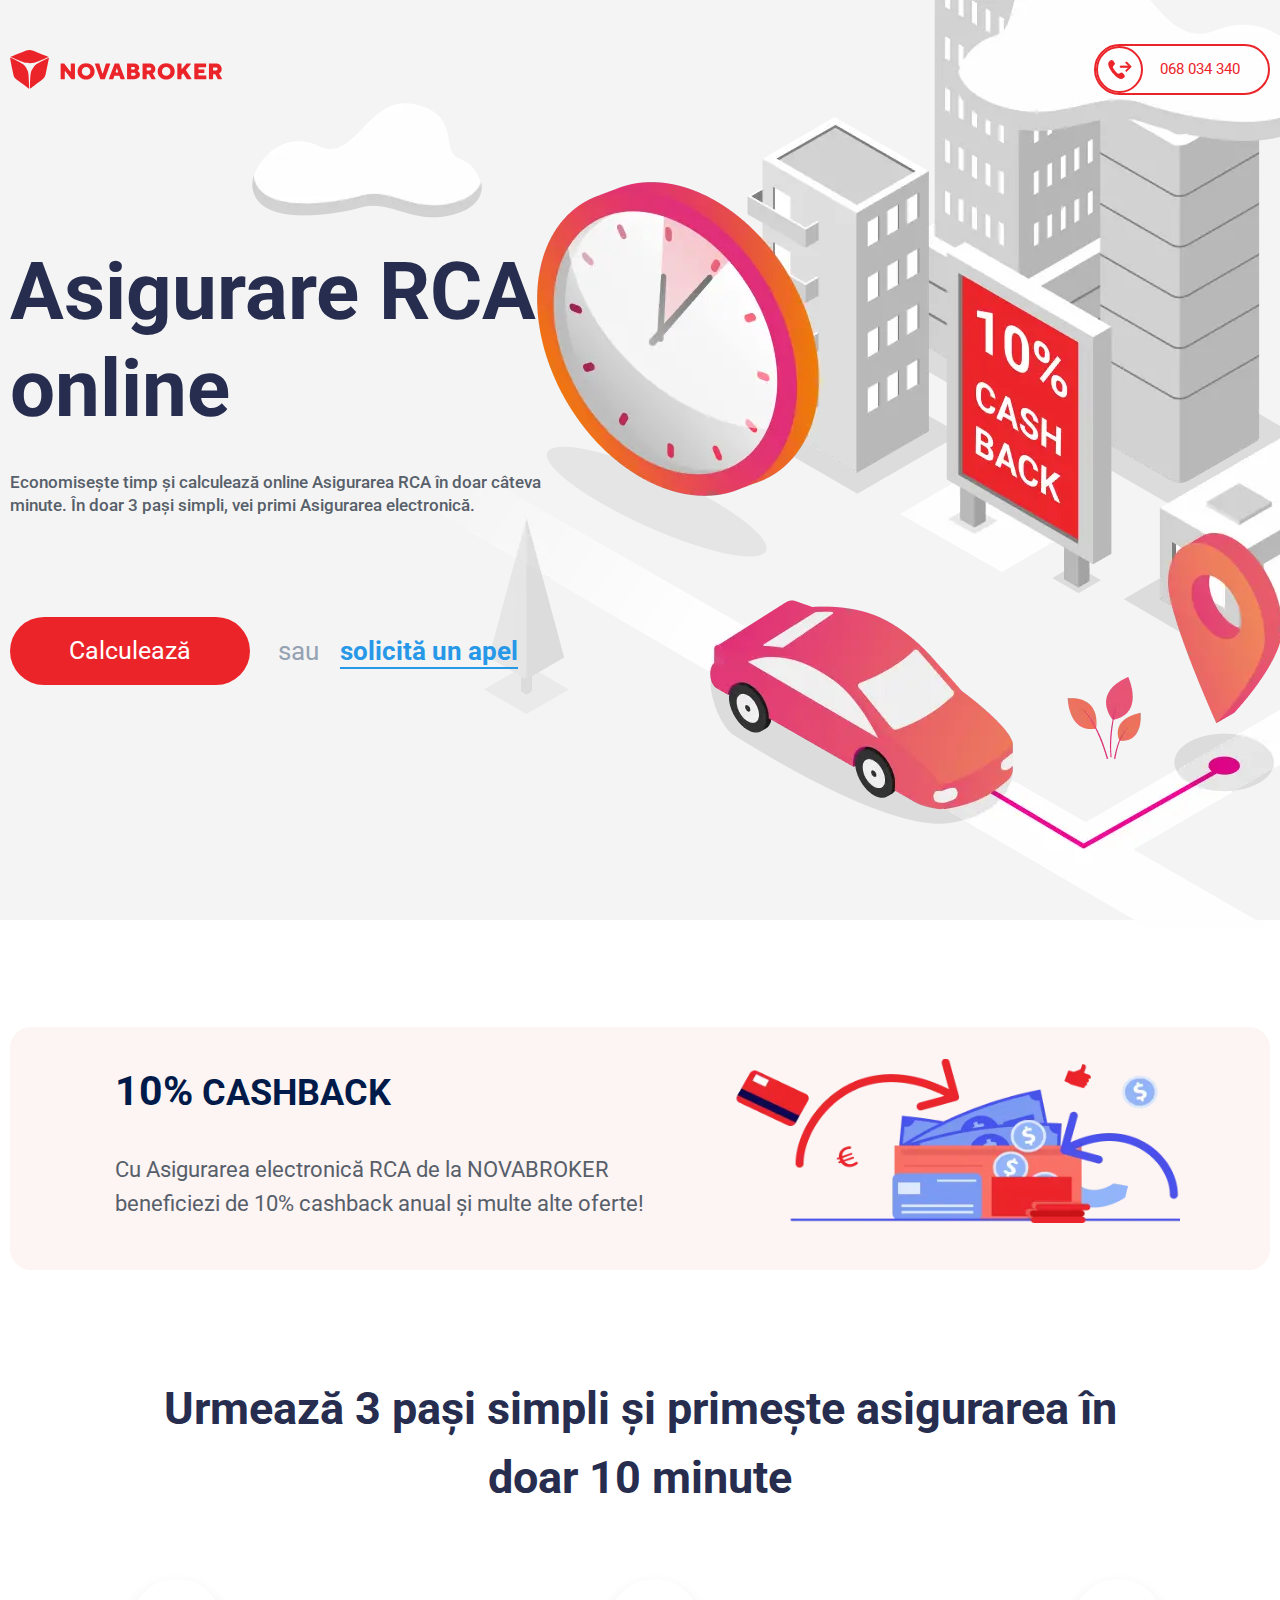
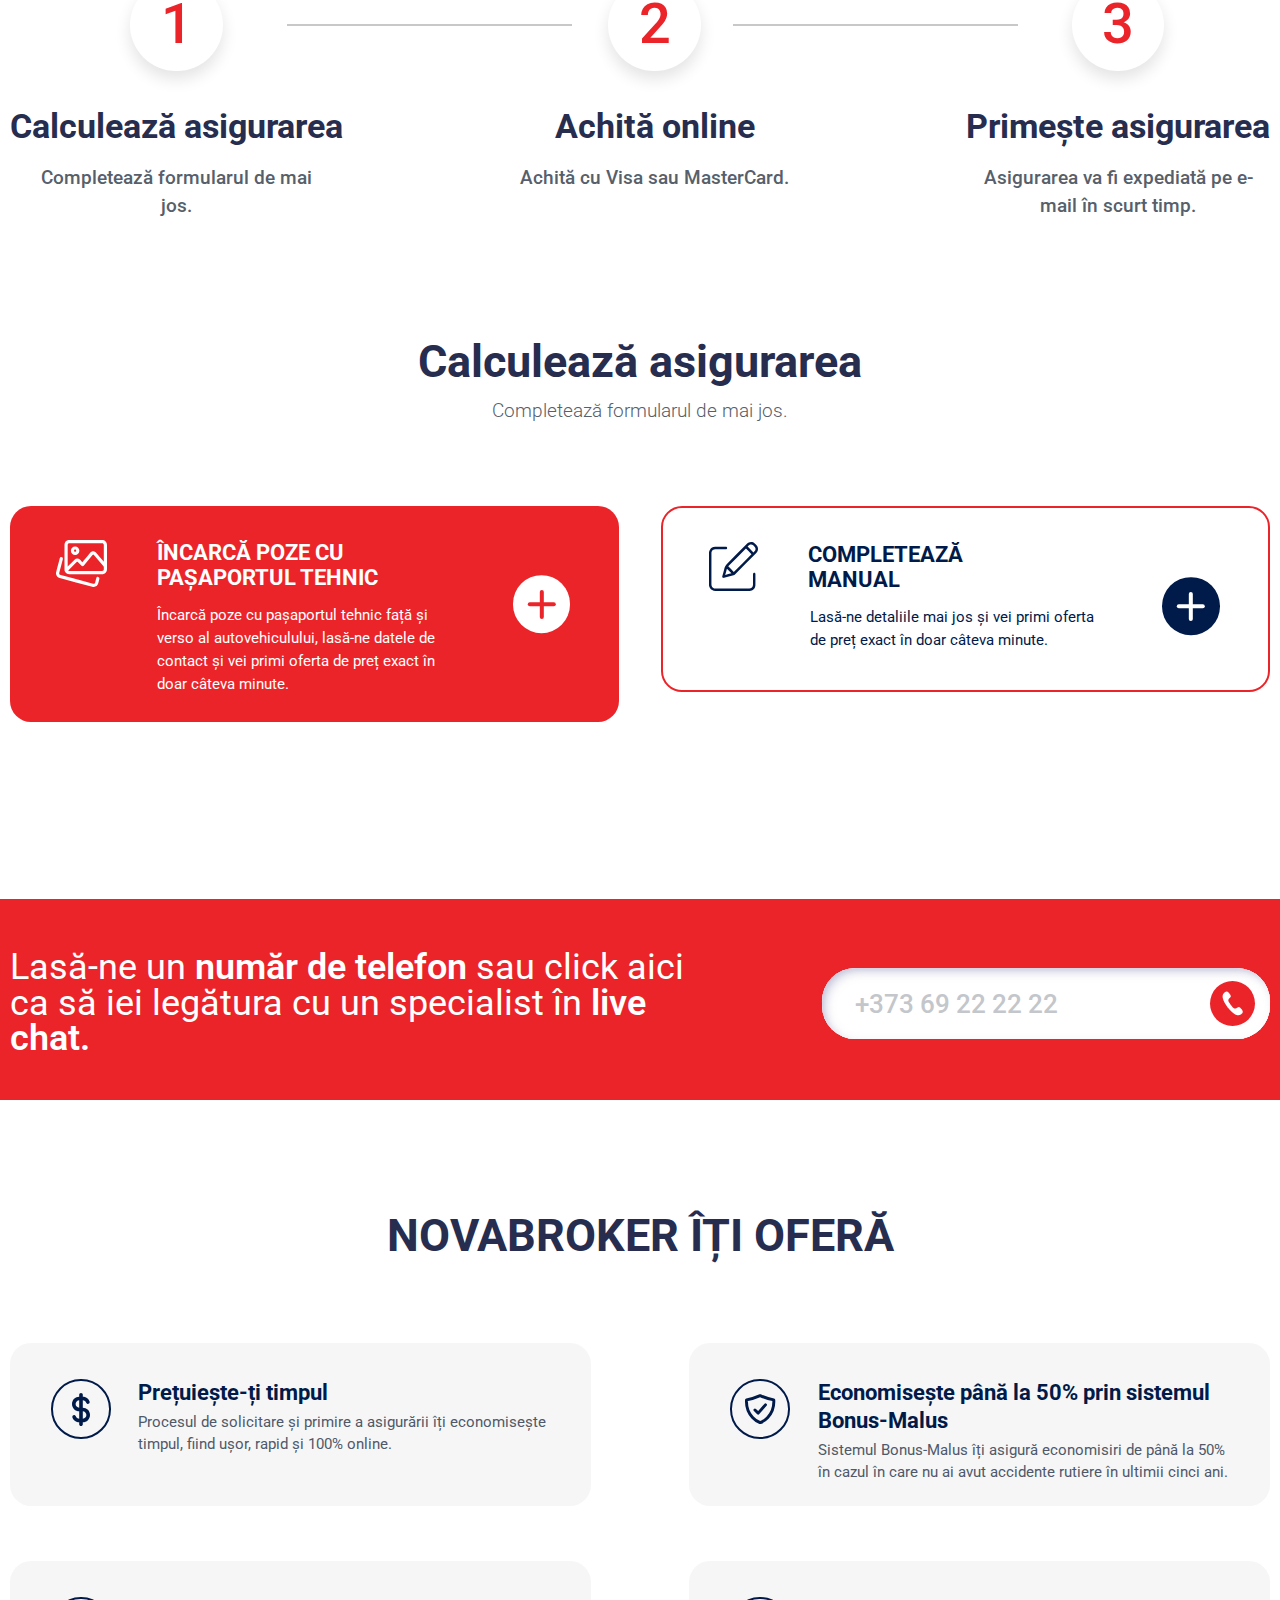
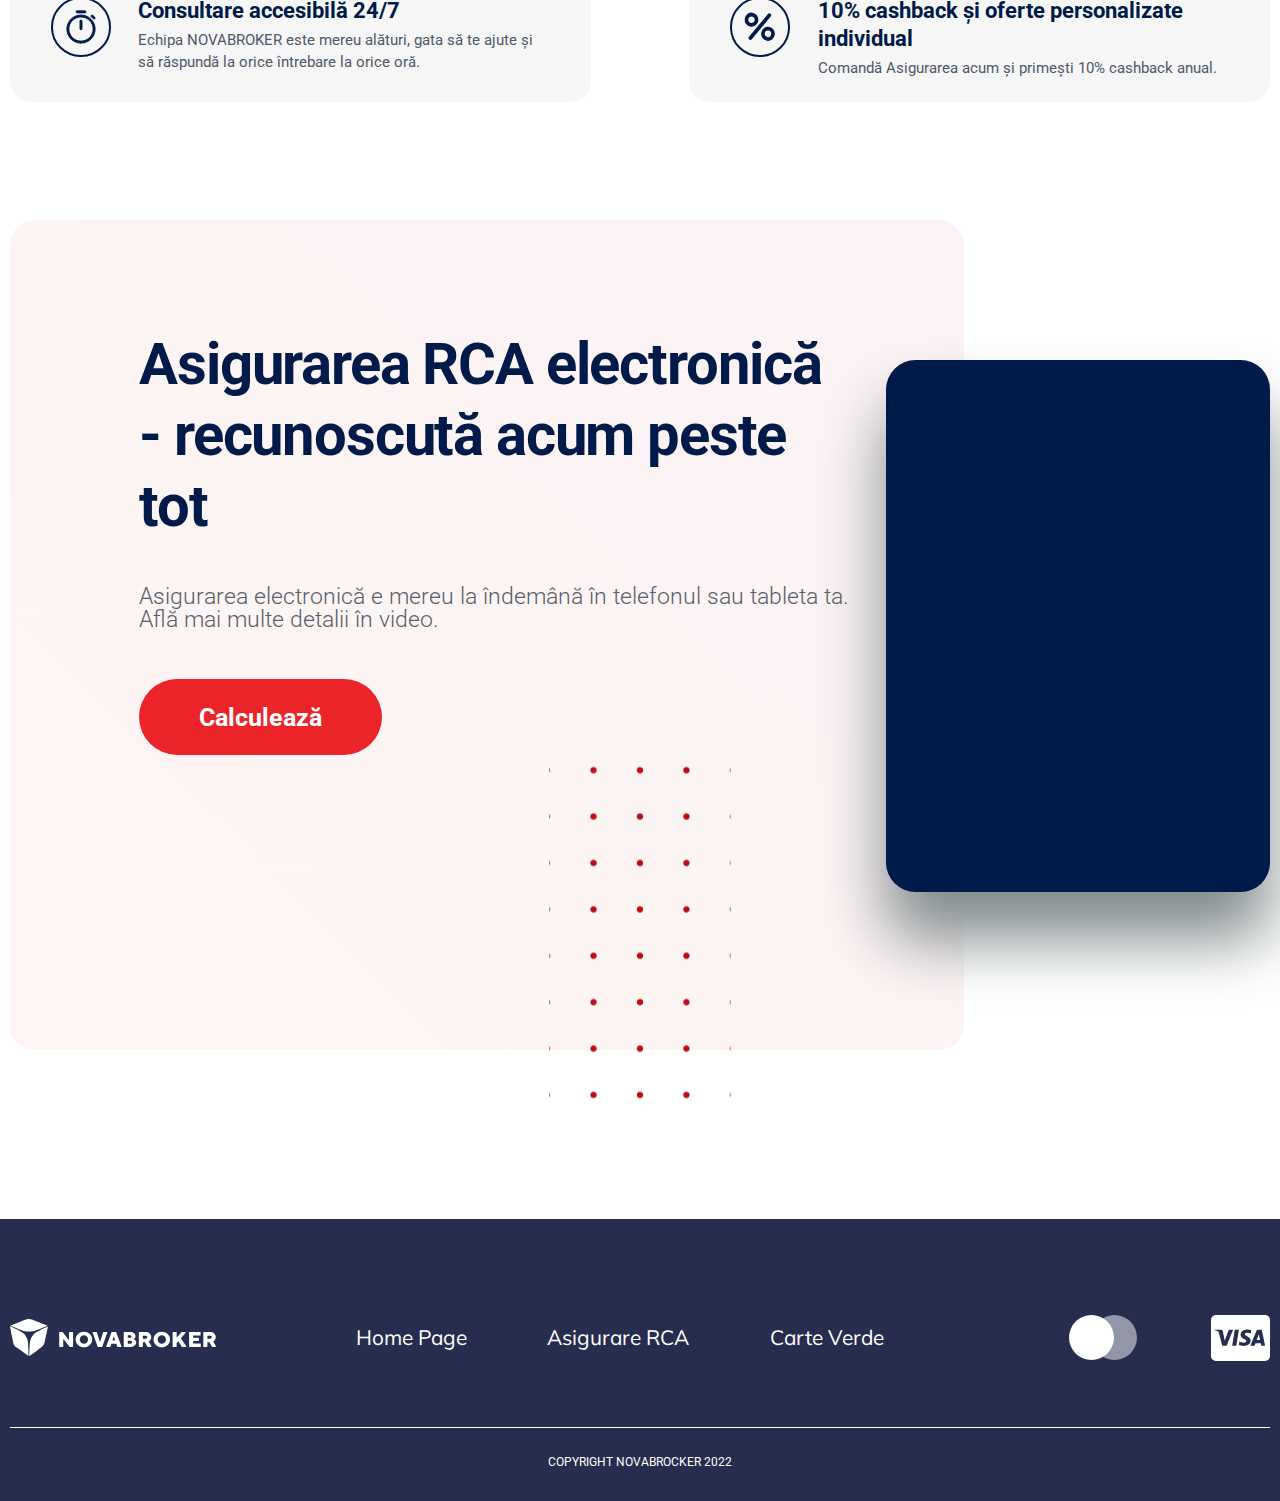
==== home.html @ 067bcdce "loading" ====
<!DOCTYPE html>
<html lang="en">

<head>
	<title>Главная</title>
	<meta charset="UTF-8">
	<meta name="format-detection" content="telephone=no">
	<link rel="stylesheet" href="css/style.min.css?_v=20220130220209">
	<link rel="shortcut icon" href="">
	<!-- <meta name="robots" content="noindex, nofollow"> -->
	<meta name="viewport" content="width=device-width, initial-scale=1.0">
</head>

<body>
	<div class="wrapper">
		<header class="header">
			<div class="header__container">
				<a href="" class="header__logo">
					<img src="img/logo/logo-red.svg?_v=1643572929725" alt="logo">
				</a>
				<a href="tel:068034340" class="header__call call-header">
					<div class="call-header__icon">
						<img src="img/icons/btncall.svg?_v=1643572929725" alt="Call">
					</div>
					<div class="call-header__number">068 034 340</div>
				</a>
			</div>
		</header>
		<main class="page">
			<section class="mainscreen">
				<div class="mainscreen__container">
					<div class="mainscreen__content">
						<h1 class="mainscreen__title">Asigurare RCA online</h1>
						<div class="mainscreen__text">Economisește timp și calculează online Asigurarea RCA în doar câteva
							minute. În doar 3 pași simpli, vei primi Asigurarea electronică.
						</div>
						<div class="mainscreen__items">
							<a href="#" class="mainscreen__btn button">Calculează</a>
							<span>sau</span>
							<a href="#" class="mainscreen__link">solicită un apel</a>
						</div>
					</div>
				</div>
				<div class="mainscreen__image">
					<picture><source srcset="img/mainimg.webp" type="image/webp"><img class="mainscreen__img-desktop" src="img/mainimg.png?_v=1643572929725" alt="Image"></picture>
					<picture><source srcset="img/mainimg-mobile.webp" type="image/webp"><img class="mainscreen__img-mobile" src="img/mainimg-mobile.png?_v=1643572929725" alt="Image"></picture>
					<picture><source srcset="img/mainimg-tablet.webp" type="image/webp"><img class="mainscreen__img-tablet" src="img/mainimg-tablet.png?_v=1643572929725" alt="Image"></picture>
				</div>
			</section>
			<div class="cashback">
				<div class="cashback__container">
					<div class="cashback__body">
						<div class="cashback__content">
							<div class="cashback__label"><span>10%</span> CASHBACK</div>
							<div class="cashback__text">Cu Asigurarea electronică RCA de la NOVABROKER beneficiezi
								de 10% cashback anual și multe alte oferte!</div>
						</div>
						<div class="cashback__img">
							<picture><source srcset="img/money.webp" type="image/webp"><img src="img/money.png?_v=1643572929725" alt="Image"></picture>
						</div>
					</div>
				</div>
			</div>
			<section class="sequence">
				<div class="sequence__container">
					<h2 class="sequence__title title">Urmează 3 pași simpli și primește asigurarea în doar 10 minute</h2>
					<div class="sequence__content">
						<div class="sequence__block block-sequence">
							<div class="sequence__number">1</div>
							<div class="block-sequence__label">Calculează asigurarea</div>
							<div class="block-sequence__text">Completează formularul de mai jos.</div>
						</div>
						<p class="block-sequence__line block-sequence__line-first"></p>
						<div class="sequence__block block-sequence">
							<div class="sequence__number">2</div>
							<div class="block-sequence__label">Achită online </div>
							<div class="block-sequence__text">Achită cu Visa sau MasterCard.</div>
						</div>
						<p class="block-sequence__line block-sequence__line-last"></p>
						<div class="sequence__block block-sequence">
							<div class="sequence__number">3</div>
							<div class="block-sequence__label">Primește asigurarea</div>
							<div class="block-sequence__text">Asigurarea va fi expediată pe e-mail în scurt timp.</div>
						</div>
					</div>
				</div>
			</section>
			<section class="payment">
				<div class="payment__container">
					<h2 class="payment__title title">Calculează asigurarea</h2>
					<div class="payment__subtitle">Completează formularul de mai jos.</div>
					<div data-spollers class="payment__content">
						<div class="payment__spoller spoller-payment">
							<div data-spoller class="spoller-payment__header header-spoller header-spoller-red">
								<div class="header-spoller__heading">
									<div class="header-spoller__icon">
										<img src="img/gallery.svg?_v=1643572929725" alt="Icon">
									</div>
									<div class="header-spoller__caption">ÎNCARCĂ POZE CU PAȘAPORTUL TEHNIC</div>
								</div>
								<div class="header-spoller__content">
									<div class="header-spoller__text">Încarcă poze cu pașaportul tehnic față și verso al
										autovehiculului, lasă-ne datele de contact și vei primi oferta de preț exact în doar
										câteva minute.
									</div>
									<button type="button" class="header-spoller__btn">
										<span></span><span></span>
									</button>
								</div>
							</div>
							<form data-ajax id="form-1" action="#" class="spoller-payment__form form-spoller">
								<div class="form-spoller__file">
									<div class="form-spoller__btn">
										<input id="formImage" accept=".jpg, .png, .pdf" type="file" name="image" data-error="Ошибка" class="form-spoller__fileinput">
										<div class="form-spoller__lead">
											<span><img src="img/download.svg?_v=1643572929725" alt=""></span>
											ÎNCARCĂ POZA
											<p class="form-spoller__more"></p>
										</div>
									</div>
									<div id="formPreview" class="form-spoller__preview"></div>
									<div class="form-spoller__images">
										<picture><source srcset="img/document-1.webp" type="image/webp"><img src="img/document-1.jpg?_v=1643572929725" alt=""></picture>
										<picture><source srcset="img/document-2.webp" type="image/webp"><img src="img/document-2.jpg?_v=1643572929725" alt=""></picture>
									</div>
								</div>
								<div class="form-spoller__inputs">
									<div class="form-spoller__input">
										<input data-required autocomplete="off" type="number" name="form[]" data-error="" placeholder="Număr de telefon" class="input">
									</div>
									<div class="form-spoller__input">
										<input data-required="email" autocomplete="off" type="e-mail" name="form[]" data-error="" placeholder="E-mail" class="input">
									</div>
								</div>
								<button type="submit" class="form-spoller__bnt button">Trimite</button>
							</form>
						</div>
						<div class="payment__spoller spoller-payment">
							<div data-spoller class="spoller-payment__header header-spoller header-spoller-white">
								<div class="header-spoller__heading">
									<div class="header-spoller__icon">
										<img src="img/pen.svg?_v=1643572929725" alt="Icon">
									</div>
									<div class="header-spoller__caption header-spoller__caption-blue">COMPLETEAZĂ <br> MANUAL
									</div>
								</div>
								<div class="header-spoller__content">
									<div class="header-spoller__text header-spoller__text-blue">Lasă-ne detaliile mai jos și vei
										primi oferta de preț exact în doar câteva minute.</div>
									<button type="button" class="header-spoller__btn header-spoller__btn-blue">
										<span></span><span></span>
									</button>
								</div>
							</div>
							<form data-ajax id="form-2" action="#" class="spoller-payment__form form-spoller">
								<div class="form-spoller__inputs">
									<div class="form-spoller__input form-spoller__input-more-first">
										<input data-required autocomplete="off" type="number" name="form[]" data-error="" placeholder="IDNP" class="input input-more__first">
										<span class="form-spoller__more-first"></span>
									</div>
									<div class="form-spoller__images-first">
										<picture><source srcset="img/document-1.webp" type="image/webp"><img src="img/document-1.jpg?_v=1643572929725" alt=""></picture>
									</div>
									<div class="form-spoller__input form-spoller__input-more-last">
										<input data-required autocomplete="off" type="number" name="form[]" data-error="" placeholder="Numărul de inmatriculare" class="input input-more__last">
										<span class="form-spoller__more-last"></span>
									</div>
									<div class="form-spoller__images-last">
										<picture><source srcset="img/document-1.webp" type="image/webp"><img src="img/document-1.jpg?_v=1643572929725" alt=""></picture>
									</div>
									<div class="form-spoller__input">
										<input data-required autocomplete="off" type="number" name="form[]" data-error="" placeholder="Număr de telefon" class="input">
									</div>
									<div class="form-spoller__input">
										<input data-required="email" autocomplete="off" type="email" name="form[]" data-error="" placeholder="E-mail" class="input">
									</div>
								</div>
								<button type="submit" class="form-spoller__bnt button">Trimite</button>
							</form>
						</div>
					</div>
				</div>
			</section>
			<div class="call">
				<div class="call__container">
					<div class="call__text">Lasă-ne un <span>număr de telefon</span> sau click aici ca să iei legătura cu un
						specialist în <span>live chat.</span></div>
					<div class="call__form">
						<input type="number" name="form[]" data-error="" placeholder="+373 69 22 22 22" class="call__input">
						<button type="submit" class="call__button">
							<img src="img/icons/call.svg?_v=1643572929725" alt="Call">
						</button>
					</div>
				</div>
			</div>
			<section class="suggestions">
				<div class="suggestions__container">
					<h3 class="suggestions__title title">NOVABROKER ÎȚI OFERĂ</h3>
					<div class="suggestions__body">
						<div class="suggestions__item item-suggestions">
							<div class="item-suggestions__icon">
								<img class="item-suggestions__icon-1" src="img/services/01.svg?_v=1643572929725" alt="">
							</div>
							<div class="item-suggestions__content">
								<div class="item-suggestions__label">Prețuiește-ți timpul</div>
								<div class="item-suggestions__text">Procesul de solicitare și primire a asigurării îți
									economisește timpul, fiind ușor, rapid și 100% online.</div>
							</div>
						</div>
						<div class="suggestions__item item-suggestions">
							<div class="item-suggestions__icon">
								<img class="item-suggestions__icon-2" src="img/services/02.svg?_v=1643572929725" alt="">
							</div>
							<div class="item-suggestions__content">
								<div class="item-suggestions__label">Economisește până la 50% prin sistemul Bonus-Malus</div>
								<div class="item-suggestions__text">Sistemul Bonus-Malus îți asigură economisiri de până la 50%
									în cazul în care nu ai avut accidente rutiere în ultimii cinci ani.</div>
							</div>
						</div>
						<div class="suggestions__item item-suggestions">
							<div class="item-suggestions__icon">
								<img class="item-suggestions__icon-3" src="img/services/03.svg?_v=1643572929725" alt="">
							</div>
							<div class="item-suggestions__content">
								<div class="item-suggestions__label">Consultare accesibilă 24/7</div>
								<div class="item-suggestions__text">Echipa NOVABROKER este mereu alături, gata să te ajute și să
									răspundă la orice întrebare la orice oră.</div>
							</div>
						</div>
						<div class="suggestions__item item-suggestions">
							<div class="item-suggestions__icon">
								<img class="item-suggestions__icon-4" src="img/services/04.svg?_v=1643572929725" alt="">
							</div>
							<div class="item-suggestions__content">
								<div class="item-suggestions__label">10% cashback și oferte personalizate individual</div>
								<div class="item-suggestions__text">Comandă Asigurarea acum și primești 10% cashback anual.
								</div>
							</div>
						</div>
					</div>
				</div>
			</section>
			<section class="insurance">
				<div class="insurance__inner">
					<div class="insurance__body">
						<div class="insurance__content">
							<h3 class="insurance__title">Asigurarea RCA electronică - recunoscută acum peste tot
							</h3>
							<div class="insurance__text">Asigurarea electronică e mereu la îndemână în telefonul sau tableta
								ta. Află mai multe detalii în video.</div>
							<a href="#" class="insurance__btn">Calculează</a>
						</div>
						<div class="insurance__video">
							<iframe src="https://www.youtube.com/embed/DOvoqXrkCGc" title="YouTube video player" frameborder="0" allow="accelerometer; autoplay; clipboard-write; encrypted-media; gyroscope; picture-in-picture" allowfullscreen></iframe>
						</div>
					</div>
				</div>
			</section>
		</main>
		<footer class="footer">
			<div class="footer__container">
				<div class="footer__body">
					<a href="#" class="footer__logo">
						<img src="img/logo/logo-white.svg?_v=1643572929725" alt="Logo">
					</a>
					<nav class="footer__menu menu-footer">
						<ul class="menu-footer__list">
							<li><a href="#" class="menu-footer__item">Home Page</a></li>
							<li><a href="#" class="menu-footer__item">Asigurare RCA</a></li>
							<li><a href="#" class="menu-footer__item">Carte Verde</a></li>
						</ul>
					</nav>
					<div class="footer__cards">
						<a href="#" class="footer__card">
							<span></span>
						</a>
						<a href="#" class="footer__card">
							<img src="img/cart.svg?_v=1643572929725" alt="Card">
						</a>
					</div>
				</div>
				<div class="footer__copy">COPYRIGHT NOVABROCKER 2022</div>
			</div>
		</footer>
	</div>
	<!-- 
<div id="popup" aria-hidden="true" class="popup">
	<div class="popup__wrapper">
		<div class="popup__content">
			<button data-close type="button" class="popup__close">Закрыть</button>
			<div class="popup__text">
			</div>
		</div>
	</div>
</div> -->


	<script src="js/app.min.js?_v=20220130220209"></script>
</body>

</html>
---- css/style.min.css ----
@charset "UTF-8";@import url(https://fonts.googleapis.com/css?family=Roboto:300,regular,500,600,700&display=swap);@import url(https://fonts.googleapis.com/css?family=Mulish:regular,500,700&display=swap);*{padding:0;margin:0;border:0}*,:after,:before{-webkit-box-sizing:border-box;box-sizing:border-box}:active,:focus{outline:0}a:active,a:focus{outline:0}body,html{height:100%;min-width:320px}body{color:#57606a;line-height:1;font-family:Roboto;font-size:1rem;-ms-text-size-adjust:100%;-moz-text-size-adjust:100%;-webkit-text-size-adjust:100%;-webkit-font-smoothing:antialiased;-moz-osx-font-smoothing:grayscale}button,input,textarea{font-family:Roboto;font-size:inherit}button{cursor:pointer;color:inherit;background-color:inherit}a{color:inherit}a:link,a:visited{text-decoration:none}a:hover{text-decoration:none}ul li{list-style:none}img{vertical-align:top}h1,h2,h3,h4,h5,h6{font-weight:inherit;font-size:inherit}.lock body{overflow:hidden;-ms-touch-action:none;touch-action:none}.wrapper{min-height:100%;display:-webkit-box;display:-ms-flexbox;display:flex;-webkit-box-orient:vertical;-webkit-box-direction:normal;-ms-flex-direction:column;flex-direction:column;overflow:hidden}.wrapper>main{-webkit-box-flex:1;-ms-flex:1 1 auto;flex:1 1 auto}.wrapper>*{min-width:0}.wrapper input::-webkit-inner-spin-button,.wrapper input::-webkit-outer-spin-button{-webkit-appearance:none;margin:0}[class*=__container]{max-width:93rem;-webkit-box-sizing:content-box;box-sizing:content-box;margin:0 auto;padding:0 .625rem}.button{display:-webkit-inline-box;display:-ms-inline-flexbox;display:inline-flex;padding:0 0;background:#eb242a;border-radius:60px}.button._fw{width:100%}input[type=email],input[type=tel],input[type=text],textarea{-webkit-appearance:none;-moz-appearance:none;appearance:none}input[type=email]:focus,input[type=tel]:focus,input[type=text]:focus,textarea:focus{outline:0;border:none}.input{border-radius:0!important;width:100%;display:block}.input._form-error{border:2px solid red;color:red}.input._form-error::-webkit-input-placeholder{color:red}.input._form-error::-moz-placeholder{color:red}.input._form-error:-ms-input-placeholder{color:red}.input._form-error::-ms-input-placeholder{color:red}.input._form-error::placeholder{color:red}textarea.input{resize:none;padding:0 0}[class*=-ibg]{position:relative}[class*=-ibg] img{position:absolute;width:100%;height:100%;top:0;left:0;-o-object-fit:cover;object-fit:cover}[class*=-ibg_contain] img{-o-object-fit:contain;object-fit:contain}.title{font-weight:700;display:-webkit-box;display:-ms-flexbox;display:flex;-webkit-box-align:center;-ms-flex-align:center;align-items:center;-webkit-box-pack:center;-ms-flex-pack:center;justify-content:center;line-height:1.52;text-align:center;color:#272d4e}.header{width:100%;position:absolute;background-color:transparent;top:0;left:0;z-index:4}.header__container{display:-webkit-box;display:-ms-flexbox;display:flex;-webkit-box-align:center;-ms-flex-align:center;align-items:center;-webkit-box-pack:justify;-ms-flex-pack:justify;justify-content:space-between}.header__logo{display:block;margin-right:10px}.header__logo img{height:auto}.header__call{margin-left:10px}.call-header{border:2px solid #eb242a;border-radius:33px;display:-webkit-inline-box;display:-ms-inline-flexbox;display:inline-flex;-webkit-box-align:center;-ms-flex-align:center;align-items:center;white-space:nowrap}.call-header__icon{border:2px solid #eb242a;border-radius:50%;display:-webkit-box;display:-ms-flexbox;display:flex;-webkit-box-align:center;-ms-flex-align:center;align-items:center;-webkit-box-pack:center;-ms-flex-pack:center;justify-content:center}.call-header__icon img{height:auto}.call-header__number{display:block;color:#eb242a}.footer{background:#272d4e}.footer__body{display:-webkit-box;display:-ms-flexbox;display:flex;-webkit-box-align:center;-ms-flex-align:center;align-items:center}.footer__logo{display:block}.footer__menu{-webkit-box-flex:1;-ms-flex:1 1 auto;flex:1 1 auto}.footer__cards{display:-webkit-inline-box;display:-ms-inline-flexbox;display:inline-flex;-webkit-box-pack:justify;-ms-flex-pack:justify;justify-content:space-between;-webkit-column-gap:97px;-moz-column-gap:97px;column-gap:97px}.footer__card span{width:45px;height:45px;border-radius:50%;background-color:#fff;position:relative;display:block}.footer__card span:after{content:"";position:absolute;width:45px;height:45px;border-radius:50%;background-color:#fff;opacity:.5;top:0;left:50%}.footer__copy{border-top:1px solid #fff;text-transform:uppercase;color:#fff;line-height:1.8333333333}.menu-footer__list{display:-ms-grid;display:grid;row-gap:20px}.menu-footer__item{color:#fff;line-height:1.2857142857;font-weight:400;font-family:Mulish,sans-serif;-webkit-transition:all .3s ease;-o-transition:all .3s ease;transition:all .3s ease}.menu-footer__item:hover{font-weight:700}.mainscreen{position:relative}.mainscreen__content{position:relative;z-index:3;max-width:567px;padding-top:243px;text-align:left}.mainscreen__content :last-child{margin:0}.mainscreen__title{line-height:1.2111111111;color:#272d4e;font-weight:700}.mainscreen__text{line-height:1.3888888889;font-weight:500}.mainscreen__items{display:-webkit-box;display:-ms-flexbox;display:flex;-webkit-box-align:center;-ms-flex-align:center;align-items:center}.mainscreen__items span{display:block;color:#94a2b3;line-height:1.3793103448}.mainscreen__btn{text-align:center;color:#fff;padding-top:5px;padding-bottom:5px;display:-webkit-box;display:-ms-flexbox;display:flex;-webkit-box-pack:center;-ms-flex-pack:center;justify-content:center;-webkit-box-align:center;-ms-flex-align:center;align-items:center}.mainscreen__link{display:block;text-align:center;color:#2797e8;font-weight:700;line-height:1.3793103448;position:relative}.mainscreen__link::after{content:"";position:absolute;bottom:0;left:0;width:100%;height:2px;background-color:#2797e8;-webkit-transition:all .3s ease 0s;-o-transition:all .3s ease 0s;transition:all .3s ease 0s}.mainscreen__img-desktop{display:block}.mainscreen__img-tablet{display:none}.mainscreen__img-mobile{display:none}.mainscreen__image{position:absolute;top:0;right:0}.cashback__body{display:-webkit-box;display:-ms-flexbox;display:flex;-webkit-box-align:center;-ms-flex-align:center;align-items:center;-webkit-box-pack:justify;-ms-flex-pack:justify;justify-content:space-between;background:#fdf4f4;border-radius:21px}.cashback__content{display:-webkit-box;display:-ms-flexbox;display:flex;-webkit-box-orient:vertical;-webkit-box-direction:normal;-ms-flex-direction:column;flex-direction:column;-webkit-box-pack:center;-ms-flex-pack:center;justify-content:center;text-align:left}.cashback__content :last-child{margin:0}.cashback__label{line-height:1.4444444444;color:#001a49;font-weight:700}.cashback__text{line-height:1.5}.cashback__img{-webkit-box-orient:vertical;-webkit-box-direction:normal;-ms-flex-flow:0;flex-flow:0;-ms-flex-negative:0;flex-shrink:0}.cashback__img img{max-width:100%}.sequence__title{text-align:center;max-width:978px;margin:0 auto}.sequence__content{position:relative;display:-webkit-box;display:-ms-flexbox;display:flex;-webkit-box-align:start;-ms-flex-align:start;align-items:start;-webkit-box-pack:justify;-ms-flex-pack:justify;justify-content:space-between;-webkit-column-gap:15px;-moz-column-gap:15px;column-gap:15px;row-gap:45px}.sequence__number{border-radius:50%;background:#fff;-webkit-box-shadow:0 8.1157px 16.2314px rgba(0,0,0,.11);box-shadow:0 8.1157px 16.2314px rgba(0,0,0,.11);display:-webkit-inline-box;display:-ms-inline-flexbox;display:inline-flex;-webkit-box-align:center;-ms-flex-align:center;align-items:center;-webkit-box-pack:center;-ms-flex-pack:center;justify-content:center;font-weight:500;line-height:1.7;text-align:center;color:#eb242a;position:relative}.block-sequence{display:-webkit-box;display:-ms-flexbox;display:flex;-webkit-box-orient:vertical;-webkit-box-direction:normal;-ms-flex-direction:column;flex-direction:column;-webkit-box-align:center;-ms-flex-align:center;align-items:center;text-align:center}.block-sequence :last-child{margin:0}.block-sequence__label{font-weight:700;line-height:1.1111111111;color:#272d4e}.block-sequence__text{line-height:1.5;max-width:300px;font-weight:500}.block-sequence__line{width:100%;max-width:285px;background:#c8c8c8;height:2px;position:absolute;top:45px}.block-sequence__line-first{left:22%}.block-sequence__line-last{right:20%;z-index:-1}.call{background-color:#eb242a}.call__container{display:-webkit-box;display:-ms-flexbox;display:flex;-webkit-box-align:center;-ms-flex-align:center;align-items:center;-webkit-box-pack:justify;-ms-flex-pack:justify;justify-content:space-between}.call__text{font-weight:400;color:#fff;max-width:709px;margin-right:50px}.call__text span{font-weight:600}.call__form{background-color:#fff;border-radius:33.3333px;min-width:433px;display:-webkit-box;display:-ms-flexbox;display:flex;-webkit-box-align:center;-ms-flex-align:center;align-items:center;position:relative}.call__input{-webkit-box-shadow:inset -1.66667px -1.66667px 3.33333px rgba(255,255,255,.5),inset 1.66667px 1.66667px 3.33333px rgba(170,170,204,.25),inset 4.16667px 4.16667px 8.33333px rgba(170,170,204,.5),inset -4.16667px -4.16667px 8.33333px #fff;box-shadow:inset -1.66667px -1.66667px 3.33333px rgba(255,255,255,.5),inset 1.66667px 1.66667px 3.33333px rgba(170,170,204,.25),inset 4.16667px 4.16667px 8.33333px rgba(170,170,204,.5),inset -4.16667px -4.16667px 8.33333px #fff;border-radius:33.3333px;width:100%;padding-left:33px;padding-right:80px;font-weight:500;color:#c3c6cb}.call__input::-webkit-input-placeholder{font-weight:500;color:#c3c6cb}.call__input::-moz-placeholder{font-weight:500;color:#c3c6cb}.call__input:-ms-input-placeholder{font-weight:500;color:#c3c6cb}.call__input::-ms-input-placeholder{font-weight:500;color:#c3c6cb}.call__input::placeholder{font-weight:500;color:#c3c6cb}.call__button{border-radius:50%;background-color:#eb242a;position:absolute;right:15px}.call__button img{height:auto}.suggestions__title{text-align:center}.suggestions__body{display:-ms-grid;display:grid;grid-template-columns:repeat(auto-fit,minmax(450px,1fr))}.item-suggestions{background:rgba(78,78,78,.05);border-radius:21px;display:-webkit-box;display:-ms-flexbox;display:flex;-webkit-box-align:start;-ms-flex-align:start;align-items:start}.item-suggestions__icon{border:2.5625px solid #001a49;border-radius:50%;-webkit-box-orient:vertical;-webkit-box-direction:normal;-ms-flex-flow:0;flex-flow:0;-ms-flex-negative:0;flex-shrink:0;display:-webkit-box;display:-ms-flexbox;display:flex;-webkit-box-align:center;-ms-flex-align:center;align-items:center;-webkit-box-pack:center;-ms-flex-pack:center;justify-content:center}.item-suggestions__icon img{max-width:100%}.item-suggestions__icon-1{height:auto}.item-suggestions__content{display:-webkit-box;display:-ms-flexbox;display:flex;-webkit-box-orient:vertical;-webkit-box-direction:normal;-ms-flex-direction:column;flex-direction:column}.item-suggestions__label{line-height:1.25;font-weight:700;color:#001a49;margin-bottom:4px;max-width:426px}.item-suggestions__text{line-height:1.5;color:#4f596a;max-width:419px}.insurance{position:relative}.insurance__inner{max-width:1830px;margin:0 auto;padding:0 10px}.insurance__body{display:-webkit-box;display:-ms-flexbox;display:flex;-webkit-box-align:start;-ms-flex-align:start;align-items:start;position:relative}.insurance__body::before{content:"";background:-o-linear-gradient(45.89deg,#eb242a 15.75%,#b81b20 84.63%);background:linear-gradient(44.11deg,#eb242a 15.75%,#b81b20 84.63%);mix-blend-mode:normal;opacity:.05;border-radius:25px 25.1389px 25.1389px 25px;position:absolute;left:0;top:0;width:75.6906077348%;height:100%}.no-webp .insurance__body::after{background:url(../img/decor.png) center no-repeat}.insurance__body::after{content:"";position:absolute;right:50%;-webkit-transform:translateX(50%);-ms-transform:translateX(50%);transform:translateX(50%);bottom:-10%;background-size:cover}.insurance__content{display:-webkit-box;display:-ms-flexbox;display:flex;-webkit-box-orient:vertical;-webkit-box-direction:normal;-ms-flex-direction:column;flex-direction:column;-webkit-box-align:start;-ms-flex-align:start;align-items:start;max-width:744px;margin-right:30px;position:relative;z-index:2}.insurance__content :last-child{margin:0}.insurance__title{font-weight:700;line-height:1.2307692308;letter-spacing:-1.17042px;color:#001a49}.insurance__text{font-weight:300}.insurance__btn{background:#eb242a;border-radius:41.4792px;display:-webkit-box;display:-ms-flexbox;display:flex;-webkit-box-align:center;-ms-flex-align:center;align-items:center;-webkit-box-pack:center;-ms-flex-pack:center;justify-content:center;color:#fff;padding:10px 60px;font-size:1.5625rem;font-weight:700}.insurance__video{height:532px;background:#001a49;-webkit-box-shadow:0 47.3173px 65.0612px #818a8c;box-shadow:0 47.3173px 65.0612px #818a8c;border-radius:29.5733px 29.4099px 29.4099px 29.5733px;margin-top:30px;min-width:300px;position:relative;z-index:2}.insurance__video iframe{position:absolute;width:100%;height:100%;top:0;left:0;border-radius:29.5733px 29.4099px 29.4099px 29.5733px}.payment__subtitle{text-align:center;font-weight:300;line-height:1.5}.payment__content{display:-ms-grid;display:grid;-ms-grid-columns:1fr 1fr;grid-template-columns:1fr 1fr;-ms-grid-rows:1fr;grid-template-rows:1fr}.payment__spoller{height:100%}.header-spoller{border-radius:21px;cursor:pointer;display:-webkit-box;display:-ms-flexbox;display:flex;-webkit-box-orient:vertical;-webkit-box-direction:normal;-ms-flex-direction:column;flex-direction:column}.header-spoller._spoller-active .header-spoller__btn span:first-child{-webkit-transform:translate(-239%,-50%) rotate(45deg);-ms-transform:translate(-239%,-50%) rotate(45deg);transform:translate(-239%,-50%) rotate(45deg)}.header-spoller._spoller-active .header-spoller__btn span:last-child{-webkit-transform:translate(200%,-50%) rotate(-45deg);-ms-transform:translate(200%,-50%) rotate(-45deg);transform:translate(200%,-50%) rotate(-45deg)}.header-spoller__heading{display:-webkit-box;display:-ms-flexbox;display:flex;-webkit-box-flex:1;-ms-flex:1 1 auto;flex:1 1 auto}.header-spoller__content{display:-webkit-box;display:-ms-flexbox;display:flex;-webkit-box-align:start;-ms-flex-align:start;align-items:start;-webkit-box-pack:justify;-ms-flex-pack:justify;justify-content:space-between}.header-spoller__caption{color:#fff;text-transform:uppercase;font-weight:700;line-height:1.1666666667;max-width:306px}.header-spoller__caption-blue{color:#001a49}.header-spoller__text{color:#fff;line-height:1.5;max-width:371px}.header-spoller__text-blue{color:#001a49}.header-spoller__btn{-webkit-transform:translateY(-50%);-ms-transform:translateY(-50%);transform:translateY(-50%);border-radius:50%;-webkit-box-orient:vertical;-webkit-box-direction:normal;-ms-flex-flow:0;flex-flow:0;-ms-flex-negative:0;flex-shrink:0;background-color:#fff;position:relative}.header-spoller__btn span{background:#eb242a;border-radius:22.335px;width:4.37px;height:28.41px;position:absolute;top:50%;left:50%;-webkit-transition:all .4s ease 0s;-o-transition:all .4s ease 0s;transition:all .4s ease 0s}.header-spoller__btn span:first-child{-webkit-transform:translate(-50%,-50%) rotate(-90deg);-ms-transform:translate(-50%,-50%) rotate(-90deg);transform:translate(-50%,-50%) rotate(-90deg)}.header-spoller__btn span:last-child{-webkit-transform:translate(-50%,-50%);-ms-transform:translate(-50%,-50%);transform:translate(-50%,-50%)}.header-spoller__btn-blue{background-color:#001a49}.header-spoller__btn-blue span{background-color:#fff}.header-spoller-red{background-color:#eb242a}.header-spoller-white{background-color:#fff;border:2px solid #eb242a}.form-spoller._sending::after{content:"";position:absolute;width:100%;height:100%;left:0;top:0;background-color:rgba(255,255,255,.541);z-index:10;background:url(../img/icons/loading.gif) center no-repeat;opacity:1;visibility:visible}.form-spoller__btn{position:relative}.form-spoller__fileinput{position:absolute;height:100%;top:0;left:0;opacity:0;font-size:0;z-index:2}.form-spoller__icon{border-radius:50%;background:#299ef3;-webkit-box-shadow:1.54266px 3.85666px 6.17065px rgba(0,0,0,.08);box-shadow:1.54266px 3.85666px 6.17065px rgba(0,0,0,.08);display:-webkit-box;display:-ms-flexbox;display:flex;-webkit-box-align:center;-ms-flex-align:center;align-items:center;-webkit-box-pack:center;-ms-flex-pack:center;justify-content:center}.form-spoller__lead{text-transform:uppercase;position:relative;line-height:1.2592592593;color:#001a49;display:-webkit-inline-box;display:-ms-inline-flexbox;display:inline-flex;-webkit-box-align:center;-ms-flex-align:center;align-items:center;margin-bottom:20px}.form-spoller__lead span{position:relative;cursor:pointer;border-radius:50%;background:#299ef3;-webkit-box-shadow:1.54266px 3.85666px 6.17065px rgba(0,0,0,.08);box-shadow:1.54266px 3.85666px 6.17065px rgba(0,0,0,.08);display:-webkit-box;display:-ms-flexbox;display:flex;-webkit-box-align:center;-ms-flex-align:center;align-items:center;-webkit-box-pack:center;-ms-flex-pack:center;justify-content:center}.form-spoller__lead span img{height:auto}.form-spoller__more{position:absolute;top:0;right:0;background:url(../img/more.svg) right no-repeat;width:18px;height:18px;-webkit-transform:translate(75%,-75%);-ms-transform:translate(75%,-75%);transform:translate(75%,-75%);cursor:pointer}.form-spoller__preview{display:-webkit-inline-box;display:-ms-inline-flexbox;display:inline-flex;width:100%;margin-bottom:10px;display:-webkit-box;display:-ms-flexbox;display:flex;-webkit-column-gap:22px;-moz-column-gap:22px;column-gap:22px;position:relative;row-gap:19px}.form-spoller__preview img{max-width:316px}.form-spoller__images{margin-top:15px;margin-bottom:20px;background:#f3f3f3;-webkit-column-gap:22px;-moz-column-gap:22px;column-gap:22px;position:relative;row-gap:19px;display:none}.form-spoller__images img{max-width:193px;max-width:100%}.form-spoller__images::before{content:"";position:absolute;top:-30px;left:40%;border:15px solid transparent;border-bottom:15px solid #f3f3f3}.form-spoller__images._active{display:-ms-grid;display:grid;grid-template-columns:repeat(auto-fit,minmax(193px,1fr))}.form-spoller__images-first{position:relative;display:none}.form-spoller__images-first::before{content:"";position:absolute;top:-30px;left:6%;border:15px solid transparent;border-bottom:15px solid #f3f3f3}.form-spoller__images-first._active{display:-webkit-inline-box;display:-ms-inline-flexbox;display:inline-flex;margin-top:17px}.form-spoller__images-first._active img{padding:30px;background:#f3f3f3;max-width:100%}.form-spoller__images-last{display:none;position:relative}.form-spoller__images-last::before{content:"";position:absolute;top:-30px;left:6%;border:15px solid transparent;border-bottom:15px solid #f3f3f3}.form-spoller__images-last._active{display:-webkit-inline-box;display:-ms-inline-flexbox;display:inline-flex;margin-top:17px}.form-spoller__images-last._active img{padding:30px;background:#f3f3f3;max-width:100%}.form-spoller__inputs{display:-webkit-box;display:-ms-flexbox;display:flex;-webkit-box-orient:vertical;-webkit-box-direction:normal;-ms-flex-direction:column;flex-direction:column}.form-spoller__inputs :last-child{margin:0}.form-spoller__input{margin-bottom:20px;width:100%;position:relative}.form-spoller__input input{display:block;background:#f3f3f3;width:100%;font-size:20px;line-height:1.2;color:rgba(79,89,106,.3);position:relative}.form-spoller__input input::-webkit-input-placeholder{color:rgba(79,89,106,.3);font-size:20px;line-height:1.2}.form-spoller__input input::-moz-placeholder{color:rgba(79,89,106,.3);font-size:20px;line-height:1.2}.form-spoller__input input:-ms-input-placeholder{color:rgba(79,89,106,.3);font-size:20px;line-height:1.2}.form-spoller__input input::-ms-input-placeholder{color:rgba(79,89,106,.3);font-size:20px;line-height:1.2}.form-spoller__input input::placeholder{color:rgba(79,89,106,.3);font-size:20px;line-height:1.2}.form-spoller__input._form-focus .form-spoller__more-first{opacity:0;visibility:hidden}.form-spoller__input._form-focus .form-spoller__more-last{opacity:0;visibility:hidden}.form-spoller__input-more-first{position:relative}.form-spoller__input-more-first span{position:absolute;top:30px;left:66px;background:url(../img/more.svg) right no-repeat;width:18px;height:18px;-webkit-transform:translate(80%,-80%);-ms-transform:translate(80%,-80%);transform:translate(80%,-80%);cursor:pointer}.form-spoller__input-more-last{position:relative}.form-spoller__input-more-last span{position:absolute;top:30px;left:245px;background:url(../img/more.svg) right no-repeat;width:18px;height:18px;-webkit-transform:translate(80%,-80%);-ms-transform:translate(80%,-80%);transform:translate(80%,-80%);cursor:pointer}.form-spoller__bnt{color:#fff;font-size:26px;display:-webkit-box;display:-ms-flexbox;display:flex;font-weight:700;-webkit-box-align:center;-ms-flex-align:center;align-items:center;-webkit-box-pack:center;-ms-flex-pack:center;justify-content:center;padding:10px 65px}@media (min-width:29.99875em){.footer__copy{text-align:center}.menu-footer__list{display:-webkit-box;display:-ms-flexbox;display:flex;-webkit-box-align:center;-ms-flex-align:center;align-items:center;-ms-flex-wrap:wrap;flex-wrap:wrap}}@media (min-width:61.99875em){.mainscreen{background-color:#f4f4f4;min-height:920px}}@media (min-width:61.99875em) and (min-width:94.25em){.form-spoller__file{margin-top:1.625rem}}@media (min-width:94.25em){.title{font-size:3.125rem}.header{padding-top:2.875rem}.header__logo img{width:14.125rem}.call-header{min-height:3.125rem}.call-header__icon{width:3.1875rem}.call-header__icon{min-height:3.1875rem}.call-header__icon img{width:1.6875rem}.call-header__number{font-size:1rem}.call-header__number{padding-right:1.9375rem}.call-header__number{padding-left:1.125rem}.footer{padding-top:6.875rem}.footer{padding-bottom:1.9375rem}.footer__body{margin-bottom:4.4375rem}.footer__logo{margin-right:10.8125rem}.footer__copy{padding-top:1.5rem}.footer__copy{font-size:.75rem}.menu-footer__list{-webkit-column-gap:5.9375rem;-moz-column-gap:5.9375rem;column-gap:5.9375rem}.menu-footer__item{font-size:1.3125rem}.mainscreen{margin-bottom:7.375rem}.mainscreen__content{padding-bottom:7.375rem}.mainscreen__title{font-size:5.625rem}.mainscreen__title{margin-bottom:2.25rem}.mainscreen__text{font-size:1.125rem}.mainscreen__text{margin-bottom:7.375rem}.mainscreen__items span{margin-left:1.9375rem}.mainscreen__items span{margin-right:1.5rem}.mainscreen__items span{font-size:1.8125rem}.mainscreen__btn{font-size:1.625rem}.mainscreen__btn{min-height:4.5rem}.mainscreen__btn{padding-left:4.1875rem}.mainscreen__btn{padding-right:4.1875rem}.mainscreen__link{font-size:1.8125rem}.cashback{margin-bottom:7.375rem}.cashback__body{-webkit-column-gap:3.125rem;-moz-column-gap:3.125rem;column-gap:3.125rem}.cashback__body{padding-left:7.8125rem}.cashback__body{padding-right:6.6875rem}.cashback__body{padding-top:1.875rem}.cashback__body{padding-bottom:3.125rem}.cashback__label{font-size:2.25rem}.cashback__label{margin-bottom:2.125rem}.cashback__label span{font-size:2.25rem}.cashback__text{font-size:1.5rem}.cashback__img{-ms-flex-preferred-size:32.25rem;flex-basis:32.25rem}.sequence{margin-bottom:7.4375rem}.sequence__title{margin-bottom:4.6875rem}.sequence__number{width:6.1875rem}.sequence__number{height:6.1875rem}.sequence__number{font-size:3.75rem}.sequence__number{margin-bottom:2.5rem}.block-sequence__label{margin-bottom:1.25rem}.block-sequence__label{font-size:2.25rem}.block-sequence__text{font-size:1.25rem}.call{margin-bottom:6.6875rem}.call__container{padding-top:3.375rem}.call__container{padding-bottom:2.625rem}.call__text{font-size:2.5rem}.call__input{min-height:4.75rem}.call__input{font-size:1.75rem}.call__input::-webkit-input-placeholder{font-size:1.75rem}.call__input::-moz-placeholder{font-size:1.75rem}.call__input:-ms-input-placeholder{font-size:1.75rem}.call__input::-ms-input-placeholder{font-size:1.75rem}.call__input::placeholder{font-size:1.75rem}.call__button{width:3rem}.call__button{height:3rem}.call__button img{width:1.375rem}.suggestions{margin-bottom:8.125rem}.suggestions__title{margin-bottom:5.25rem}.suggestions__body{row-gap:3.75rem}.suggestions__body{-webkit-column-gap:6.875rem;-moz-column-gap:6.875rem;column-gap:6.875rem}.item-suggestions{padding-top:2.5rem}.item-suggestions{padding-bottom:1.5rem}.item-suggestions{padding-left:2.875rem}.item-suggestions{padding-right:2.875rem}.item-suggestions__icon{width:4rem}.item-suggestions__icon{height:4rem}.item-suggestions__icon{-ms-flex-preferred-size:4rem;flex-basis:4rem}.item-suggestions__icon{margin-right:1.875rem}.item-suggestions__icon-1{width:1.25rem}.item-suggestions__icon-2{width:2.125rem}.item-suggestions__icon-3{width:2rem}.item-suggestions__icon-4{width:2.1875rem}.item-suggestions__label{font-size:1.5rem}.item-suggestions__text{font-size:1rem}.insurance{margin-bottom:12rem}.insurance__body{padding-left:10rem}.insurance__body{padding-top:7.75rem}.insurance__body{padding-bottom:10.8125rem}.insurance__body::after{width:12rem}.insurance__body::after{height:26.5rem}.insurance__title{font-size:4.0625rem}.insurance__title{margin-bottom:3.125rem}.insurance__text{font-size:1.5625rem}.insurance__text{margin-bottom:3.125rem}.insurance__btn{height:5.125rem}.insurance__video{width:54.5rem}.payment{margin-bottom:12.75rem}.payment__subtitle{font-size:1.25rem}.payment__subtitle{margin-bottom:5.625rem}.payment__content{-webkit-column-gap:3rem;-moz-column-gap:3rem;column-gap:3rem}.header-spoller{padding-top:2.25rem}.header-spoller{padding-bottom:1.8125rem}.header-spoller{padding-left:3.25rem}.header-spoller{padding-right:3.4375rem}.header-spoller__heading{margin-bottom:.6875rem}.header-spoller__icon{margin-right:3.5625rem}.header-spoller__content{padding-left:6.75rem}.header-spoller__caption{font-size:1.5rem}.header-spoller__text{font-size:1rem}.header-spoller__btn{width:3.6875rem}.header-spoller__btn{height:3.6875rem}.header-spoller__btn{-ms-flex-preferred-size:3.6875rem;flex-basis:3.6875rem}.header-spoller__btn{margin-left:4.375rem}.form-spoller__fileinput{width:3.5rem}.form-spoller__icon{width:3.375rem}.form-spoller__icon{height:3.375rem}.form-spoller__icon{margin-right:1.375rem}.form-spoller__lead{font-size:1.6875rem}.form-spoller__lead span{margin-right:1.375rem}.form-spoller__lead span{width:3.375rem}.form-spoller__lead span{height:3.375rem}.form-spoller__lead span img{width:1.4375rem}.form-spoller__images{padding-left:2.1875rem}.form-spoller__images{padding-top:2.375rem}.form-spoller__images{padding-bottom:4.875rem}.form-spoller__images{padding-right:1.875rem}.form-spoller__images-first._active{margin-bottom:2.3125rem}.form-spoller__images-last._active{margin-bottom:2.3125rem}.form-spoller__inputs{margin-bottom:3.625rem}.form-spoller__inputs{margin-top:1.4375rem}.form-spoller__input input{min-height:4.5rem}.form-spoller__input input{padding-left:1.75rem}.form-spoller__input input{padding-right:1.75rem}.form-spoller__bnt{min-height:4.5rem}}@media (min-width:64em){.footer__cards{margin-left:15px}}@media (max-width:64em){.footer__body{display:block}.footer__logo{margin-bottom:40px}.footer__menu{margin-bottom:50px}.payment__content{display:block}}@media (max-width:20em){.title{font-size:1.625rem}.header{padding-top:2.25rem}.header__logo img{width:9.6875rem}.call-header{min-height:1.875rem}.call-header__icon{width:1.875rem}.call-header__icon{min-height:1.875rem}.call-header__icon img{width:1.0625rem}.call-header__number{font-size:.625rem}.call-header__number{padding-right:1.125rem}.call-header__number{padding-left:.625rem}.footer{padding-top:2.3125rem}.footer{padding-bottom:1.125rem}.footer__body{margin-bottom:3rem}.footer__logo{margin-right:0}.footer__copy{padding-top:1.25rem}.footer__copy{font-size:.625rem}.menu-footer__list{-webkit-column-gap:1.25rem;-moz-column-gap:1.25rem;column-gap:1.25rem}.menu-footer__item{font-size:1.25rem}.mainscreen{margin-bottom:3.75rem}.mainscreen__content{padding-bottom:3.75rem}.mainscreen__title{font-size:2.5rem}.mainscreen__title{margin-bottom:1.25rem}.mainscreen__text{font-size:.75rem}.mainscreen__text{margin-bottom:1.3125rem}.mainscreen__items span{margin-left:.9375rem}.mainscreen__items span{margin-right:.5625rem}.mainscreen__items span{font-size:.9375rem}.mainscreen__btn{font-size:1.1875rem}.mainscreen__btn{min-height:3.3125rem}.mainscreen__btn{padding-left:1.5625rem}.mainscreen__btn{padding-right:1.5625rem}.mainscreen__link{font-size:.9375rem}.cashback{margin-bottom:3.3125rem}.cashback__body{-webkit-column-gap:0;-moz-column-gap:0;column-gap:0}.cashback__body{padding-left:1.25rem}.cashback__body{padding-right:1.25rem}.cashback__body{padding-top:2.6875rem}.cashback__body{padding-bottom:1.875rem}.cashback__label{font-size:2.375rem}.cashback__label{margin-bottom:1.375rem}.cashback__label span{font-size:4rem}.cashback__text{font-size:1rem}.cashback__img{-ms-flex-preferred-size:12.5rem;flex-basis:12.5rem}.sequence{margin-bottom:3.8125rem}.sequence__title{margin-bottom:1.625rem}.sequence__number{width:4rem}.sequence__number{height:4rem}.sequence__number{font-size:2.4375rem}.sequence__number{margin-bottom:1.625rem}.block-sequence__label{margin-bottom:.9375rem}.block-sequence__label{font-size:1.4375rem}.block-sequence__text{font-size:.8125rem}.call{margin-bottom:5.125rem}.call__container{padding-top:2.25rem}.call__container{padding-bottom:2.8125rem}.call__text{font-size:1.125rem}.call__input{min-height:3.25rem}.call__input{font-size:1.1875rem}.call__input::-webkit-input-placeholder{font-size:1.1875rem}.call__input::-moz-placeholder{font-size:1.1875rem}.call__input:-ms-input-placeholder{font-size:1.1875rem}.call__input::-ms-input-placeholder{font-size:1.1875rem}.call__input::placeholder{font-size:1.1875rem}.call__button{width:2.0625rem}.call__button{height:2.0625rem}.call__button img{width:.9375rem}.suggestions{margin-bottom:4.375rem}.suggestions__title{margin-bottom:1.25rem}.suggestions__body{row-gap:2.0625rem}.suggestions__body{-webkit-column-gap:3.125rem;-moz-column-gap:3.125rem;column-gap:3.125rem}.item-suggestions{padding-top:1.4375rem}.item-suggestions{padding-bottom:.9375rem}.item-suggestions{padding-left:1.25rem}.item-suggestions{padding-right:1.625rem}.item-suggestions__icon{width:2.5625rem}.item-suggestions__icon{height:2.5625rem}.item-suggestions__icon{-ms-flex-preferred-size:2.5625rem;flex-basis:2.5625rem}.item-suggestions__icon{margin-right:1.1875rem}.item-suggestions__icon-1{width:.75rem}.item-suggestions__icon-2{width:1.3125rem}.item-suggestions__icon-3{width:1.1875rem}.item-suggestions__icon-4{width:1.3125rem}.item-suggestions__label{font-size:.9375rem}.item-suggestions__text{font-size:.625rem}.insurance{margin-bottom:4.5rem}.insurance__body{padding-left:0}.insurance__body{padding-top:3.25rem}.insurance__body{padding-bottom:5.8125rem}.insurance__body::after{width:8.375rem}.insurance__body::after{height:18.75rem}.insurance__title{font-size:1.625rem}.insurance__title{margin-bottom:.9375rem}.insurance__text{font-size:.875rem}.insurance__text{margin-bottom:2.375rem}.insurance__btn{height:3.125rem}.insurance__video{width:18.75rem}.payment{margin-bottom:4.0625rem}.payment__subtitle{font-size:.875rem}.payment__subtitle{margin-bottom:2.5rem}.payment__content{-webkit-column-gap:1.25rem;-moz-column-gap:1.25rem;column-gap:1.25rem}.header-spoller{padding-top:1.5rem}.header-spoller{padding-bottom:.9375rem}.header-spoller{padding-left:1.3125rem}.header-spoller{padding-right:1.25rem}.header-spoller__heading{margin-bottom:1.375rem}.header-spoller__icon{margin-right:1.1875rem}.header-spoller__content{padding-left:4.375rem}.header-spoller__caption{font-size:.875rem}.header-spoller__text{font-size:.75rem}.header-spoller__btn{width:3.25rem}.header-spoller__btn{height:3.25rem}.header-spoller__btn{-ms-flex-preferred-size:3.25rem;flex-basis:3.25rem}.header-spoller__btn{margin-left:.8125rem}.form-spoller__fileinput{width:2.5625rem}.form-spoller__icon{width:2.5625rem}.form-spoller__icon{height:2.5625rem}.form-spoller__icon{margin-right:1.0625rem}.form-spoller__lead{font-size:1.3125rem}.form-spoller__lead span{margin-right:1.0625rem}.form-spoller__lead span{width:2.5625rem}.form-spoller__lead span{height:2.5625rem}.form-spoller__lead span img{width:1.0625rem}.form-spoller__images{padding-left:1.125rem}.form-spoller__images{padding-top:1.25rem}.form-spoller__images{padding-bottom:1.3125rem}.form-spoller__images{padding-right:1.0625rem}.form-spoller__images-first._active{margin-bottom:1.25rem}.form-spoller__images-last._active{margin-bottom:1.25rem}.form-spoller__inputs{margin-bottom:1.5625rem}.form-spoller__inputs{margin-top:0}.form-spoller__input input{min-height:3.375rem}.form-spoller__input input{padding-left:.9375rem}.form-spoller__input input{padding-right:.9375rem}.form-spoller__bnt{min-height:3.125rem}}@media (max-width:96.875em){.mainscreen__image{right:-230px}}@media (max-width:94.25em){.footer__logo{margin-right:90px}.insurance__body{padding-left:0}}@media (max-width:61.99875em){.mainscreen__content{padding-top:100px}.mainscreen__image img{max-width:100%}.mainscreen__image{position:relative;background-color:#f4f4f4;margin-top:-80px;right:0}.mainscreen__image::before{content:"";position:absolute;top:0;-webkit-transform:translateY(-2%);-ms-transform:translateY(-2%);transform:translateY(-2%);left:0;height:200px;width:100%;background:-webkit-gradient(linear,left top,left bottom,from(#fff),color-stop(rgba(255,255,255,.199)),to(rgba(255,255,255,.027)));background:-o-linear-gradient(#fff,rgba(255,255,255,.199),rgba(255,255,255,.027));background:linear-gradient(#fff,rgba(255,255,255,.199),rgba(255,255,255,.027));z-index:2}.cashback__body{display:block;text-align:left}.cashback__content{margin-bottom:36px}.sequence__content{-ms-flex-wrap:wrap;flex-wrap:wrap;-webkit-box-pack:center;-ms-flex-pack:center;justify-content:center}.sequence__block{-webkit-box-flex:0;-ms-flex:0 1 45%;flex:0 1 45%}.block-sequence__line{display:none}.call__container{display:block}.call__text{margin-bottom:26px;max-width:none;margin-right:0}.call__form{width:50%;min-width:0}.suggestions__body{grid-template-columns:repeat(auto-fit,minmax(300px,1fr))}.insurance__body{display:block}.insurance__body::before{width:100%}.insurance__body::after{bottom:-3%;right:0;-webkit-transform:translateX(-20%);-ms-transform:translateX(-20%);transform:translateX(-20%)}.insurance__content{padding:0 10px;margin-right:0}.insurance__video{width:100%;-webkit-box-shadow:0 16.2169px 22.2983px rgba(129,138,140,.32);box-shadow:0 16.2169px 22.2983px rgba(129,138,140,.32);border-radius:10.1356px 10.0796px 10.0796px 10.1356px}.payment__spoller:first-child{margin-bottom:30px}.form-spoller{margin-top:35px}}@media (max-width:47.99875em){.mainscreen__img-desktop{display:none}.mainscreen__img-tablet{display:block}.sequence__content{-webkit-box-orient:vertical;-webkit-box-direction:normal;-ms-flex-direction:column;flex-direction:column;-webkit-box-align:center;-ms-flex-align:center;align-items:center;padding-top:30px;padding-bottom:30px;border:2px solid rgba(87,96,106,.23);border-radius:24px}.sequence__block{-webkit-box-flex:1;-ms-flex:1 1 100%;flex:1 1 100%}}@media (max-width:37.5em){.call__form{width:100%}.header-spoller__content{padding-left:0}.header-spoller__btn{-webkit-transform:translateY(0);-ms-transform:translateY(0);transform:translateY(0)}}@media (max-width:29.99875em){.mainscreen__img-tablet{display:none}.mainscreen__img-mobile{display:block}.insurance__btn{width:100%}}@media (min-width:20em) and (max-width:94.25em){.title{font-size:calc(1.625rem + 1.5 * (((100vw - 20rem))/ ((74.25))))}.header{padding-top:calc(2.25rem + .625 * (((100vw - 20rem))/ ((74.25))))}.header__logo img{width:calc(9.6875rem + 4.4375 * (((100vw - 20rem))/ ((74.25))))}.call-header{min-height:calc(1.875rem + 1.25 * (((100vw - 20rem))/ ((74.25))))}.call-header__icon{width:calc(1.875rem + 1.3125 * (((100vw - 20rem))/ ((74.25))))}.call-header__icon{min-height:calc(1.875rem + 1.3125 * (((100vw - 20rem))/ ((74.25))))}.call-header__icon img{width:calc(1.0625rem + .625 * (((100vw - 20rem))/ ((74.25))))}.call-header__number{font-size:calc(.625rem + .375 * (((100vw - 20rem))/ ((74.25))))}.call-header__number{padding-right:calc(1.125rem + .8125 * (((100vw - 20rem))/ ((74.25))))}.call-header__number{padding-left:calc(.625rem + .5 * (((100vw - 20rem))/ ((74.25))))}.footer{padding-top:calc(2.3125rem + 4.5625 * (((100vw - 20rem))/ ((74.25))))}.footer{padding-bottom:calc(1.125rem + .8125 * (((100vw - 20rem))/ ((74.25))))}.footer__body{margin-bottom:calc(3rem + 1.4375 * (((100vw - 20rem))/ ((74.25))))}.footer__logo{margin-right:calc(0rem + 10.8125 * (((100vw - 20rem))/ ((74.25))))}.footer__copy{padding-top:calc(1.25rem + .25 * (((100vw - 20rem))/ ((74.25))))}.footer__copy{font-size:calc(.625rem + .125 * (((100vw - 20rem))/ ((74.25))))}.menu-footer__list{-webkit-column-gap:calc(1.25rem + 4.6875 * (((100vw - 20rem))/ ((74.25))));-moz-column-gap:calc(1.25rem + 4.6875 * (((100vw - 20rem))/ ((74.25))));column-gap:calc(1.25rem + 4.6875 * (((100vw - 20rem))/ ((74.25))))}.menu-footer__item{font-size:calc(1.25rem + .0625 * (((100vw - 20rem))/ ((74.25))))}.mainscreen{margin-bottom:calc(3.75rem + 3.625 * (((100vw - 20rem))/ ((74.25))))}.mainscreen__content{padding-bottom:calc(3.75rem + 3.625 * (((100vw - 20rem))/ ((74.25))))}.mainscreen__title{font-size:calc(2.5rem + 3.125 * (((100vw - 20rem))/ ((74.25))))}.mainscreen__title{margin-bottom:calc(1.25rem + 1 * (((100vw - 20rem))/ ((74.25))))}.mainscreen__text{font-size:calc(.75rem + .375 * (((100vw - 20rem))/ ((74.25))))}.mainscreen__text{margin-bottom:calc(1.3125rem + 6.0625 * (((100vw - 20rem))/ ((74.25))))}.mainscreen__items span{margin-left:calc(.9375rem + 1 * (((100vw - 20rem))/ ((74.25))))}.mainscreen__items span{margin-right:calc(.5625rem + .9375 * (((100vw - 20rem))/ ((74.25))))}.mainscreen__items span{font-size:calc(.9375rem + .875 * (((100vw - 20rem))/ ((74.25))))}.mainscreen__btn{font-size:calc(1.1875rem + .4375 * (((100vw - 20rem))/ ((74.25))))}.mainscreen__btn{min-height:calc(3.3125rem + 1.1875 * (((100vw - 20rem))/ ((74.25))))}.mainscreen__btn{padding-left:calc(1.5625rem + 2.625 * (((100vw - 20rem))/ ((74.25))))}.mainscreen__btn{padding-right:calc(1.5625rem + 2.625 * (((100vw - 20rem))/ ((74.25))))}.mainscreen__link{font-size:calc(.9375rem + .875 * (((100vw - 20rem))/ ((74.25))))}.cashback{margin-bottom:calc(3.3125rem + 4.0625 * (((100vw - 20rem))/ ((74.25))))}.cashback__body{-webkit-column-gap:calc(0rem + 3.125 * (((100vw - 20rem))/ ((74.25))));-moz-column-gap:calc(0rem + 3.125 * (((100vw - 20rem))/ ((74.25))));column-gap:calc(0rem + 3.125 * (((100vw - 20rem))/ ((74.25))))}.cashback__body{padding-left:calc(1.25rem + 6.5625 * (((100vw - 20rem))/ ((74.25))))}.cashback__body{padding-right:calc(1.25rem + 5.4375 * (((100vw - 20rem))/ ((74.25))))}.cashback__body{padding-top:calc(2.6875rem + -.8125 * (((100vw - 20rem))/ ((74.25))))}.cashback__body{padding-bottom:calc(1.875rem + 1.25 * (((100vw - 20rem))/ ((74.25))))}.cashback__label{font-size:calc(2.375rem + -.125 * (((100vw - 20rem))/ ((74.25))))}.cashback__label{margin-bottom:calc(1.375rem + .75 * (((100vw - 20rem))/ ((74.25))))}.cashback__label span{font-size:calc(4rem + -1.75 * (((100vw - 20rem))/ ((74.25))))}.cashback__text{font-size:calc(1rem + .5 * (((100vw - 20rem))/ ((74.25))))}.cashback__img{-ms-flex-preferred-size:calc(12.5rem + 19.75 * (((100vw - 20rem))/ ((74.25))));flex-basis:calc(12.5rem + 19.75 * (((100vw - 20rem))/ ((74.25))))}.sequence{margin-bottom:calc(3.8125rem + 3.625 * (((100vw - 20rem))/ ((74.25))))}.sequence__title{margin-bottom:calc(1.625rem + 3.0625 * (((100vw - 20rem))/ ((74.25))))}.sequence__number{width:calc(4rem + 2.1875 * (((100vw - 20rem))/ ((74.25))))}.sequence__number{height:calc(4rem + 2.1875 * (((100vw - 20rem))/ ((74.25))))}.sequence__number{font-size:calc(2.4375rem + 1.3125 * (((100vw - 20rem))/ ((74.25))))}.sequence__number{margin-bottom:calc(1.625rem + .875 * (((100vw - 20rem))/ ((74.25))))}.block-sequence__label{margin-bottom:calc(.9375rem + .3125 * (((100vw - 20rem))/ ((74.25))))}.block-sequence__label{font-size:calc(1.4375rem + .8125 * (((100vw - 20rem))/ ((74.25))))}.block-sequence__text{font-size:calc(.8125rem + .4375 * (((100vw - 20rem))/ ((74.25))))}.call{margin-bottom:calc(5.125rem + 1.5625 * (((100vw - 20rem))/ ((74.25))))}.call__container{padding-top:calc(2.25rem + 1.125 * (((100vw - 20rem))/ ((74.25))))}.call__container{padding-bottom:calc(2.8125rem + -.1875 * (((100vw - 20rem))/ ((74.25))))}.call__text{font-size:calc(1.125rem + 1.375 * (((100vw - 20rem))/ ((74.25))))}.call__input{min-height:calc(3.25rem + 1.5 * (((100vw - 20rem))/ ((74.25))))}.call__input{font-size:calc(1.1875rem + .5625 * (((100vw - 20rem))/ ((74.25))))}.call__input::-webkit-input-placeholder{font-size:calc(1.1875rem + .5625 * (((100vw - 20rem))/ ((74.25))))}.call__input::-moz-placeholder{font-size:calc(1.1875rem + .5625 * (((100vw - 20rem))/ ((74.25))))}.call__input:-ms-input-placeholder{font-size:calc(1.1875rem + .5625 * (((100vw - 20rem))/ ((74.25))))}.call__input::-ms-input-placeholder{font-size:calc(1.1875rem + .5625 * (((100vw - 20rem))/ ((74.25))))}.call__input::placeholder{font-size:calc(1.1875rem + .5625 * (((100vw - 20rem))/ ((74.25))))}.call__button{width:calc(2.0625rem + .9375 * (((100vw - 20rem))/ ((74.25))))}.call__button{height:calc(2.0625rem + .9375 * (((100vw - 20rem))/ ((74.25))))}.call__button img{width:calc(.9375rem + .4375 * (((100vw - 20rem))/ ((74.25))))}.suggestions{margin-bottom:calc(4.375rem + 3.75 * (((100vw - 20rem))/ ((74.25))))}.suggestions__title{margin-bottom:calc(1.25rem + 4 * (((100vw - 20rem))/ ((74.25))))}.suggestions__body{row-gap:calc(2.0625rem + 1.6875 * (((100vw - 20rem))/ ((74.25))))}.suggestions__body{-webkit-column-gap:calc(3.125rem + 3.75 * (((100vw - 20rem))/ ((74.25))));-moz-column-gap:calc(3.125rem + 3.75 * (((100vw - 20rem))/ ((74.25))));column-gap:calc(3.125rem + 3.75 * (((100vw - 20rem))/ ((74.25))))}.item-suggestions{padding-top:calc(1.4375rem + 1.0625 * (((100vw - 20rem))/ ((74.25))))}.item-suggestions{padding-bottom:calc(.9375rem + .5625 * (((100vw - 20rem))/ ((74.25))))}.item-suggestions{padding-left:calc(1.25rem + 1.625 * (((100vw - 20rem))/ ((74.25))))}.item-suggestions{padding-right:calc(1.625rem + 1.25 * (((100vw - 20rem))/ ((74.25))))}.item-suggestions__icon{width:calc(2.5625rem + 1.4375 * (((100vw - 20rem))/ ((74.25))))}.item-suggestions__icon{height:calc(2.5625rem + 1.4375 * (((100vw - 20rem))/ ((74.25))))}.item-suggestions__icon{-ms-flex-preferred-size:calc(2.5625rem + 1.4375 * (((100vw - 20rem))/ ((74.25))));flex-basis:calc(2.5625rem + 1.4375 * (((100vw - 20rem))/ ((74.25))))}.item-suggestions__icon{margin-right:calc(1.1875rem + .6875 * (((100vw - 20rem))/ ((74.25))))}.item-suggestions__icon-1{width:calc(.75rem + .5 * (((100vw - 20rem))/ ((74.25))))}.item-suggestions__icon-2{width:calc(1.3125rem + .8125 * (((100vw - 20rem))/ ((74.25))))}.item-suggestions__icon-3{width:calc(1.1875rem + .8125 * (((100vw - 20rem))/ ((74.25))))}.item-suggestions__icon-4{width:calc(1.3125rem + .875 * (((100vw - 20rem))/ ((74.25))))}.item-suggestions__label{font-size:calc(.9375rem + .5625 * (((100vw - 20rem))/ ((74.25))))}.item-suggestions__text{font-size:calc(.625rem + .375 * (((100vw - 20rem))/ ((74.25))))}.insurance{margin-bottom:calc(4.5rem + 7.5 * (((100vw - 20rem))/ ((74.25))))}.insurance__body{padding-left:calc(0rem + 10 * (((100vw - 20rem))/ ((74.25))))}.insurance__body{padding-top:calc(3.25rem + 4.5 * (((100vw - 20rem))/ ((74.25))))}.insurance__body{padding-bottom:calc(5.8125rem + 5 * (((100vw - 20rem))/ ((74.25))))}.insurance__body::after{width:calc(8.375rem + 3.625 * (((100vw - 20rem))/ ((74.25))))}.insurance__body::after{height:calc(18.75rem + 7.75 * (((100vw - 20rem))/ ((74.25))))}.insurance__title{font-size:calc(1.625rem + 2.4375 * (((100vw - 20rem))/ ((74.25))))}.insurance__title{margin-bottom:calc(.9375rem + 2.1875 * (((100vw - 20rem))/ ((74.25))))}.insurance__text{font-size:calc(.875rem + .6875 * (((100vw - 20rem))/ ((74.25))))}.insurance__text{margin-bottom:calc(2.375rem + .75 * (((100vw - 20rem))/ ((74.25))))}.insurance__btn{height:calc(3.125rem + 2 * (((100vw - 20rem))/ ((74.25))))}.insurance__video{width:calc(18.75rem + 35.75 * (((100vw - 20rem))/ ((74.25))))}.payment{margin-bottom:calc(4.0625rem + 8.6875 * (((100vw - 20rem))/ ((74.25))))}.payment__subtitle{font-size:calc(.875rem + .375 * (((100vw - 20rem))/ ((74.25))))}.payment__subtitle{margin-bottom:calc(2.5rem + 3.125 * (((100vw - 20rem))/ ((74.25))))}.payment__content{-webkit-column-gap:calc(1.25rem + 1.75 * (((100vw - 20rem))/ ((74.25))));-moz-column-gap:calc(1.25rem + 1.75 * (((100vw - 20rem))/ ((74.25))));column-gap:calc(1.25rem + 1.75 * (((100vw - 20rem))/ ((74.25))))}.header-spoller{padding-top:calc(1.5rem + .75 * (((100vw - 20rem))/ ((74.25))))}.header-spoller{padding-bottom:calc(.9375rem + .875 * (((100vw - 20rem))/ ((74.25))))}.header-spoller{padding-left:calc(1.3125rem + 1.9375 * (((100vw - 20rem))/ ((74.25))))}.header-spoller{padding-right:calc(1.25rem + 2.1875 * (((100vw - 20rem))/ ((74.25))))}.header-spoller__heading{margin-bottom:calc(1.375rem + -.6875 * (((100vw - 20rem))/ ((74.25))))}.header-spoller__icon{margin-right:calc(1.1875rem + 2.375 * (((100vw - 20rem))/ ((74.25))))}.header-spoller__content{padding-left:calc(4.375rem + 2.375 * (((100vw - 20rem))/ ((74.25))))}.header-spoller__caption{font-size:calc(.875rem + .625 * (((100vw - 20rem))/ ((74.25))))}.header-spoller__text{font-size:calc(.75rem + .25 * (((100vw - 20rem))/ ((74.25))))}.header-spoller__btn{width:calc(3.25rem + .4375 * (((100vw - 20rem))/ ((74.25))))}.header-spoller__btn{height:calc(3.25rem + .4375 * (((100vw - 20rem))/ ((74.25))))}.header-spoller__btn{-ms-flex-preferred-size:calc(3.25rem + .4375 * (((100vw - 20rem))/ ((74.25))));flex-basis:calc(3.25rem + .4375 * (((100vw - 20rem))/ ((74.25))))}.header-spoller__btn{margin-left:calc(.8125rem + 3.5625 * (((100vw - 20rem))/ ((74.25))))}.form-spoller__fileinput{width:calc(2.5625rem + .9375 * (((100vw - 20rem))/ ((74.25))))}.form-spoller__icon{width:calc(2.5625rem + .8125 * (((100vw - 20rem))/ ((74.25))))}.form-spoller__icon{height:calc(2.5625rem + .8125 * (((100vw - 20rem))/ ((74.25))))}.form-spoller__icon{margin-right:calc(1.0625rem + .3125 * (((100vw - 20rem))/ ((74.25))))}.form-spoller__lead{font-size:calc(1.3125rem + .375 * (((100vw - 20rem))/ ((74.25))))}.form-spoller__lead span{margin-right:calc(1.0625rem + .3125 * (((100vw - 20rem))/ ((74.25))))}.form-spoller__lead span{width:calc(2.5625rem + .8125 * (((100vw - 20rem))/ ((74.25))))}.form-spoller__lead span{height:calc(2.5625rem + .8125 * (((100vw - 20rem))/ ((74.25))))}.form-spoller__lead span img{width:calc(1.0625rem + .375 * (((100vw - 20rem))/ ((74.25))))}.form-spoller__images{padding-left:calc(1.125rem + 1.0625 * (((100vw - 20rem))/ ((74.25))))}.form-spoller__images{padding-top:calc(1.25rem + 1.125 * (((100vw - 20rem))/ ((74.25))))}.form-spoller__images{padding-bottom:calc(1.3125rem + 3.5625 * (((100vw - 20rem))/ ((74.25))))}.form-spoller__images{padding-right:calc(1.0625rem + .8125 * (((100vw - 20rem))/ ((74.25))))}.form-spoller__images-first._active{margin-bottom:calc(1.25rem + 1.0625 * (((100vw - 20rem))/ ((74.25))))}.form-spoller__images-last._active{margin-bottom:calc(1.25rem + 1.0625 * (((100vw - 20rem))/ ((74.25))))}.form-spoller__inputs{margin-bottom:calc(1.5625rem + 2.0625 * (((100vw - 20rem))/ ((74.25))))}.form-spoller__inputs{margin-top:calc(0rem + 1.4375 * (((100vw - 20rem))/ ((74.25))))}.form-spoller__input input{min-height:calc(3.375rem + 1.125 * (((100vw - 20rem))/ ((74.25))))}.form-spoller__input input{padding-left:calc(.9375rem + .8125 * (((100vw - 20rem))/ ((74.25))))}.form-spoller__input input{padding-right:calc(.9375rem + .8125 * (((100vw - 20rem))/ ((74.25))))}.form-spoller__bnt{min-height:calc(3.125rem + 1.375 * (((100vw - 20rem))/ ((74.25))))}}@media (min-width:0.0625em) and (max-width:62em){.call__form{weight:calc(18.75rem + 8.3125 * (((100vw - .0625rem))/ ((61.9375))))}}@media (min-width:61.99875em) and (min-width:20em) and (max-width:94.25em){.form-spoller__file{margin-top:calc(1.8125rem + -.1875 * (((100vw - 20rem))/ ((74.25))))}}@media (min-width:61.99875em) and (max-width:20em){.form-spoller__file{margin-top:1.8125rem}}@media (any-hover:hover){.mainscreen__link:hover::after{opacity:0;visibility:hidden}}.webp .insurance__body::after{background:url(../img/decor.webp) center no-repeat}
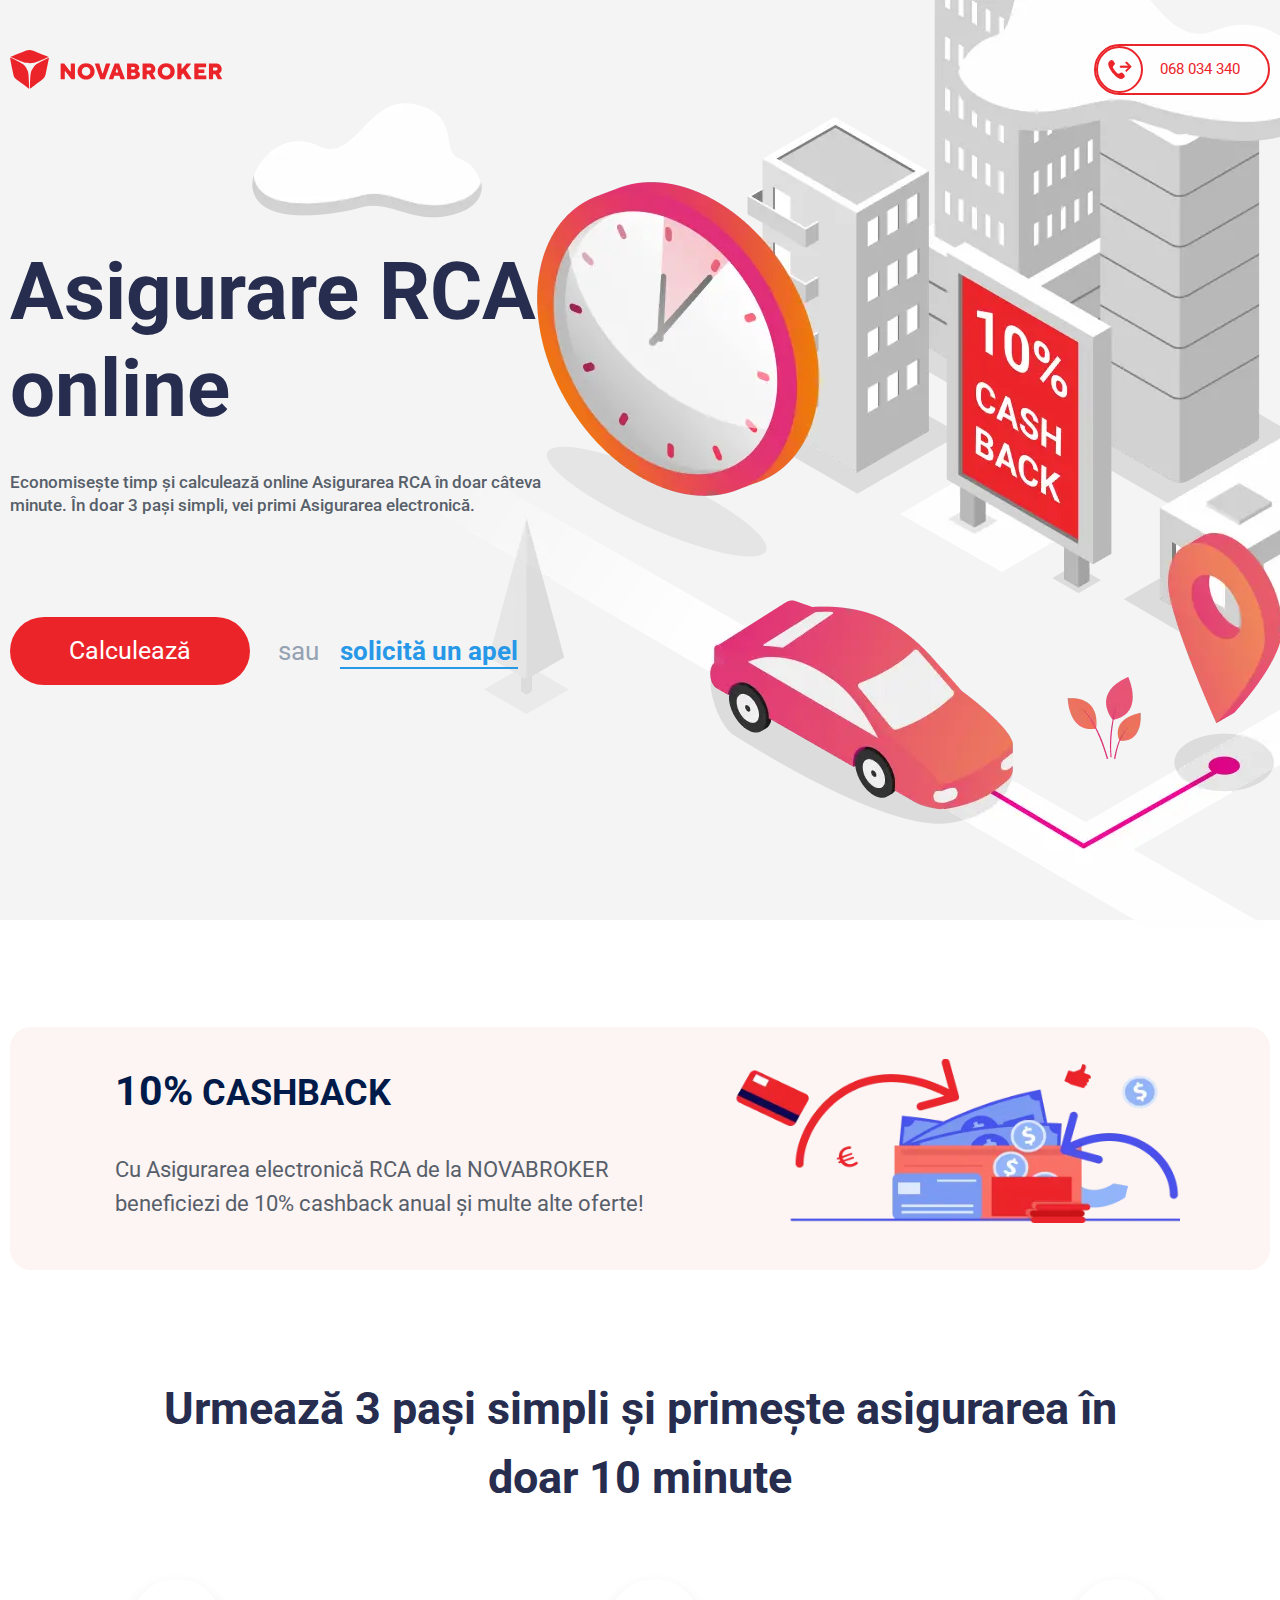
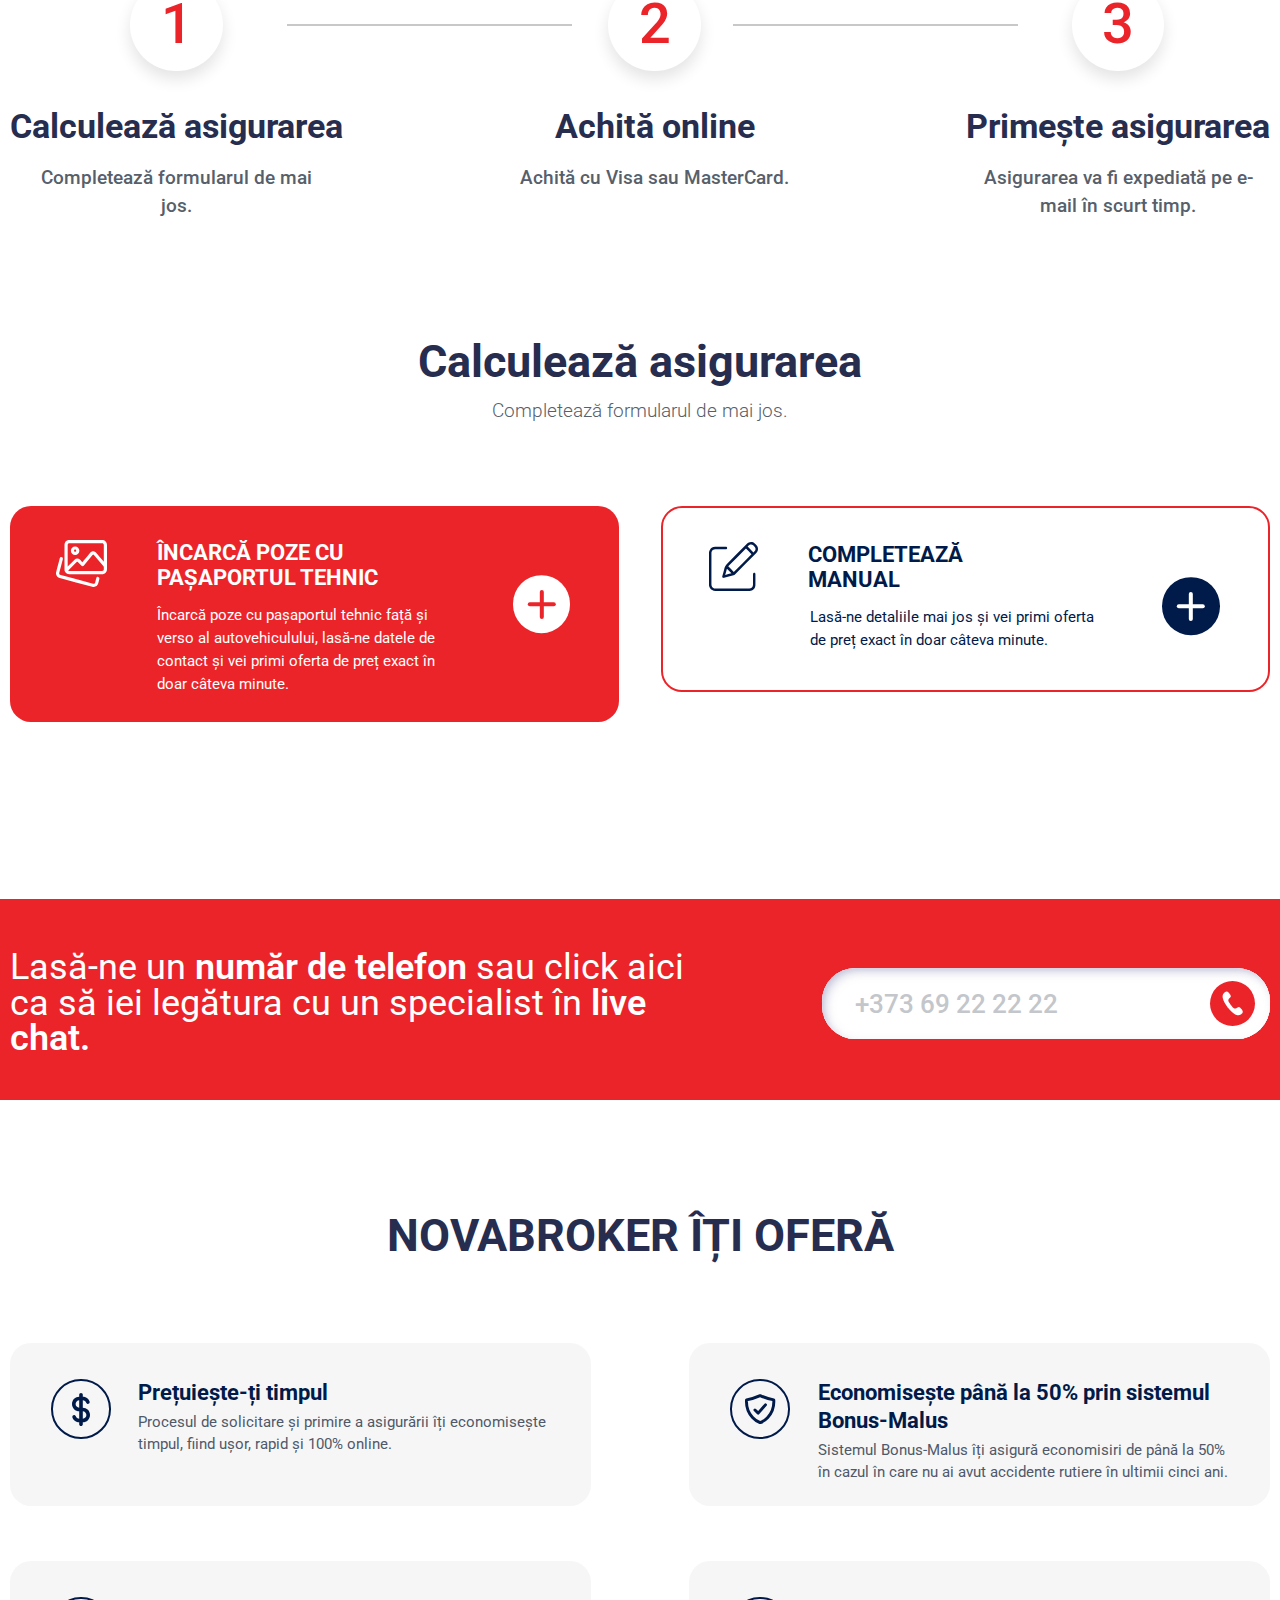
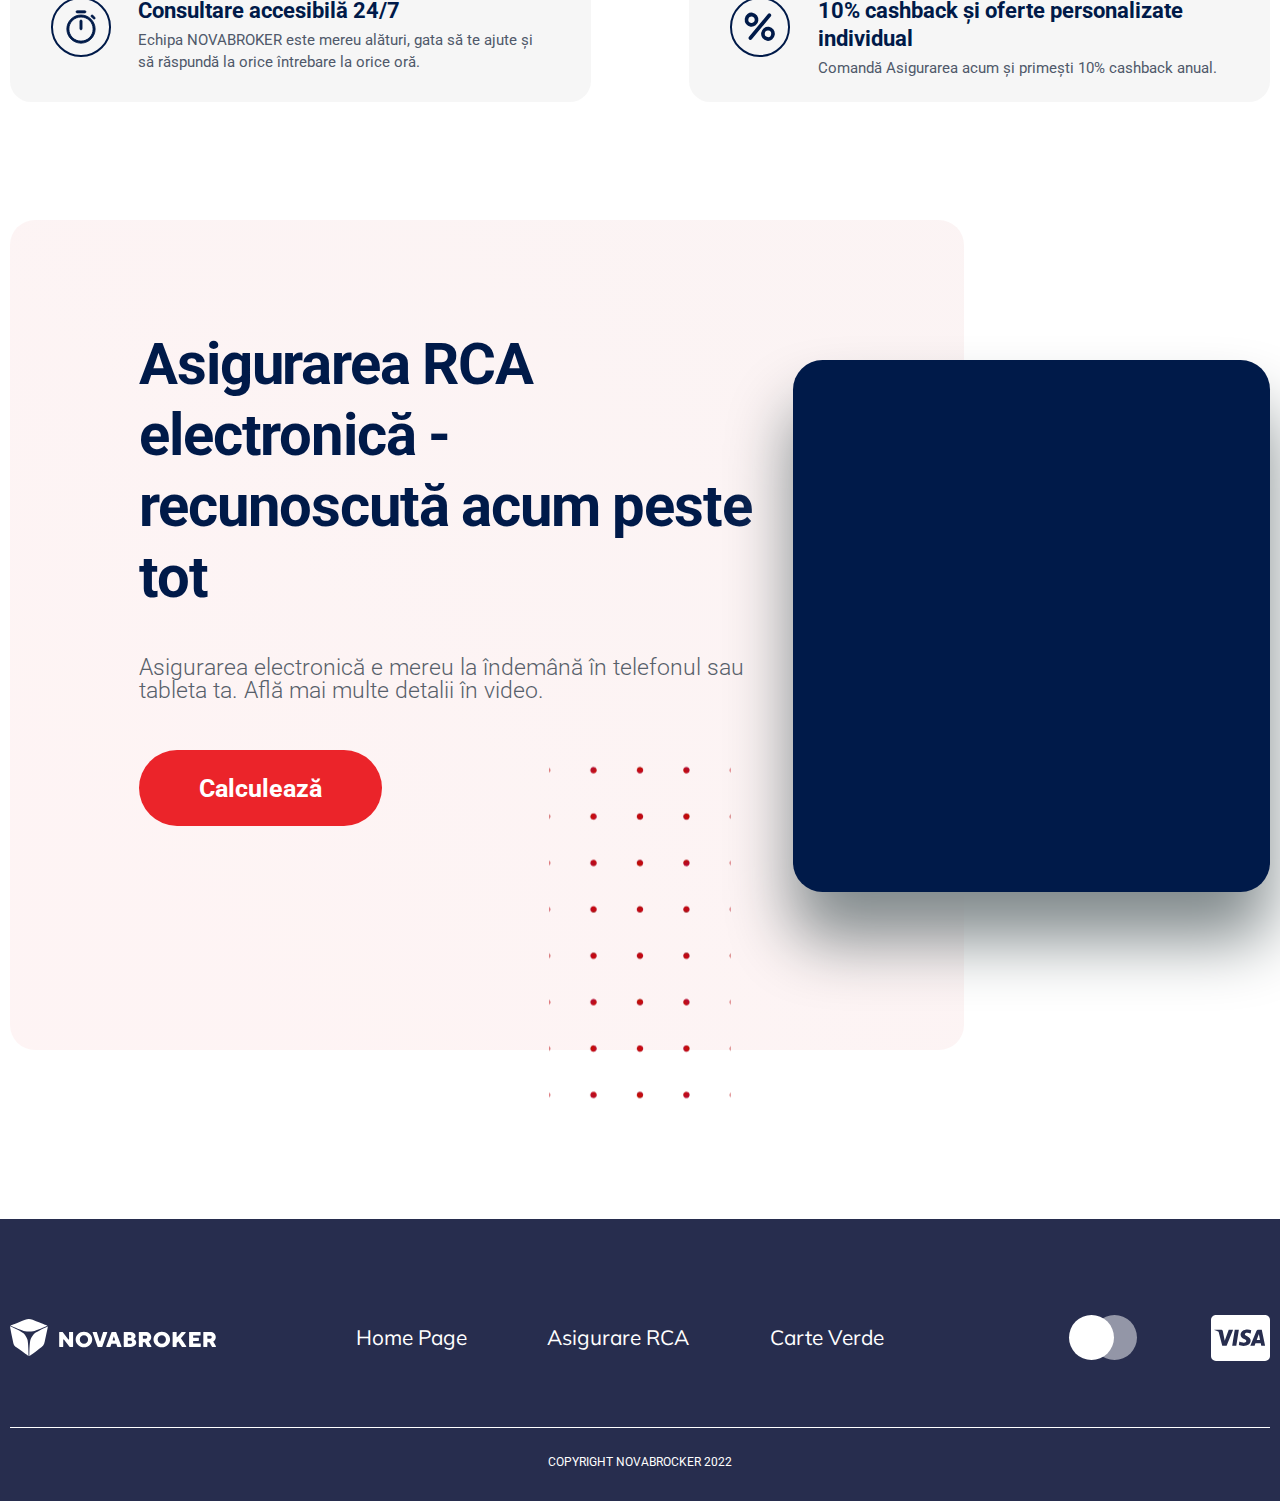
==== commit 77a64762: "Add files via upload" ====
--- a/home.html
+++ b/home.html
@@ -1,301 +1,301 @@
-<!DOCTYPE html>
-<html lang="en">
-
-<head>
-	<title>Главная</title>
-	<meta charset="UTF-8">
-	<meta name="format-detection" content="telephone=no">
-	<link rel="stylesheet" href="css/style.min.css?_v=20220130220209">
-	<link rel="shortcut icon" href="">
-	<!-- <meta name="robots" content="noindex, nofollow"> -->
-	<meta name="viewport" content="width=device-width, initial-scale=1.0">
-</head>
-
-<body>
-	<div class="wrapper">
-		<header class="header">
-			<div class="header__container">
-				<a href="" class="header__logo">
-					<img src="img/logo/logo-red.svg?_v=1643572929725" alt="logo">
-				</a>
-				<a href="tel:068034340" class="header__call call-header">
-					<div class="call-header__icon">
-						<img src="img/icons/btncall.svg?_v=1643572929725" alt="Call">
-					</div>
-					<div class="call-header__number">068 034 340</div>
-				</a>
-			</div>
-		</header>
-		<main class="page">
-			<section class="mainscreen">
-				<div class="mainscreen__container">
-					<div class="mainscreen__content">
-						<h1 class="mainscreen__title">Asigurare RCA online</h1>
-						<div class="mainscreen__text">Economisește timp și calculează online Asigurarea RCA în doar câteva
-							minute. În doar 3 pași simpli, vei primi Asigurarea electronică.
-						</div>
-						<div class="mainscreen__items">
-							<a href="#" class="mainscreen__btn button">Calculează</a>
-							<span>sau</span>
-							<a href="#" class="mainscreen__link">solicită un apel</a>
-						</div>
-					</div>
-				</div>
-				<div class="mainscreen__image">
-					<picture><source srcset="img/mainimg.webp" type="image/webp"><img class="mainscreen__img-desktop" src="img/mainimg.png?_v=1643572929725" alt="Image"></picture>
-					<picture><source srcset="img/mainimg-mobile.webp" type="image/webp"><img class="mainscreen__img-mobile" src="img/mainimg-mobile.png?_v=1643572929725" alt="Image"></picture>
-					<picture><source srcset="img/mainimg-tablet.webp" type="image/webp"><img class="mainscreen__img-tablet" src="img/mainimg-tablet.png?_v=1643572929725" alt="Image"></picture>
-				</div>
-			</section>
-			<div class="cashback">
-				<div class="cashback__container">
-					<div class="cashback__body">
-						<div class="cashback__content">
-							<div class="cashback__label"><span>10%</span> CASHBACK</div>
-							<div class="cashback__text">Cu Asigurarea electronică RCA de la NOVABROKER beneficiezi
-								de 10% cashback anual și multe alte oferte!</div>
-						</div>
-						<div class="cashback__img">
-							<picture><source srcset="img/money.webp" type="image/webp"><img src="img/money.png?_v=1643572929725" alt="Image"></picture>
-						</div>
-					</div>
-				</div>
-			</div>
-			<section class="sequence">
-				<div class="sequence__container">
-					<h2 class="sequence__title title">Urmează 3 pași simpli și primește asigurarea în doar 10 minute</h2>
-					<div class="sequence__content">
-						<div class="sequence__block block-sequence">
-							<div class="sequence__number">1</div>
-							<div class="block-sequence__label">Calculează asigurarea</div>
-							<div class="block-sequence__text">Completează formularul de mai jos.</div>
-						</div>
-						<p class="block-sequence__line block-sequence__line-first"></p>
-						<div class="sequence__block block-sequence">
-							<div class="sequence__number">2</div>
-							<div class="block-sequence__label">Achită online </div>
-							<div class="block-sequence__text">Achită cu Visa sau MasterCard.</div>
-						</div>
-						<p class="block-sequence__line block-sequence__line-last"></p>
-						<div class="sequence__block block-sequence">
-							<div class="sequence__number">3</div>
-							<div class="block-sequence__label">Primește asigurarea</div>
-							<div class="block-sequence__text">Asigurarea va fi expediată pe e-mail în scurt timp.</div>
-						</div>
-					</div>
-				</div>
-			</section>
-			<section class="payment">
-				<div class="payment__container">
-					<h2 class="payment__title title">Calculează asigurarea</h2>
-					<div class="payment__subtitle">Completează formularul de mai jos.</div>
-					<div data-spollers class="payment__content">
-						<div class="payment__spoller spoller-payment">
-							<div data-spoller class="spoller-payment__header header-spoller header-spoller-red">
-								<div class="header-spoller__heading">
-									<div class="header-spoller__icon">
-										<img src="img/gallery.svg?_v=1643572929725" alt="Icon">
-									</div>
-									<div class="header-spoller__caption">ÎNCARCĂ POZE CU PAȘAPORTUL TEHNIC</div>
-								</div>
-								<div class="header-spoller__content">
-									<div class="header-spoller__text">Încarcă poze cu pașaportul tehnic față și verso al
-										autovehiculului, lasă-ne datele de contact și vei primi oferta de preț exact în doar
-										câteva minute.
-									</div>
-									<button type="button" class="header-spoller__btn">
-										<span></span><span></span>
-									</button>
-								</div>
-							</div>
-							<form data-ajax id="form-1" action="#" class="spoller-payment__form form-spoller">
-								<div class="form-spoller__file">
-									<div class="form-spoller__btn">
-										<input id="formImage" accept=".jpg, .png, .pdf" type="file" name="image" data-error="Ошибка" class="form-spoller__fileinput">
-										<div class="form-spoller__lead">
-											<span><img src="img/download.svg?_v=1643572929725" alt=""></span>
-											ÎNCARCĂ POZA
-											<p class="form-spoller__more"></p>
-										</div>
-									</div>
-									<div id="formPreview" class="form-spoller__preview"></div>
-									<div class="form-spoller__images">
-										<picture><source srcset="img/document-1.webp" type="image/webp"><img src="img/document-1.jpg?_v=1643572929725" alt=""></picture>
-										<picture><source srcset="img/document-2.webp" type="image/webp"><img src="img/document-2.jpg?_v=1643572929725" alt=""></picture>
-									</div>
-								</div>
-								<div class="form-spoller__inputs">
-									<div class="form-spoller__input">
-										<input data-required autocomplete="off" type="number" name="form[]" data-error="" placeholder="Număr de telefon" class="input">
-									</div>
-									<div class="form-spoller__input">
-										<input data-required="email" autocomplete="off" type="e-mail" name="form[]" data-error="" placeholder="E-mail" class="input">
-									</div>
-								</div>
-								<button type="submit" class="form-spoller__bnt button">Trimite</button>
-							</form>
-						</div>
-						<div class="payment__spoller spoller-payment">
-							<div data-spoller class="spoller-payment__header header-spoller header-spoller-white">
-								<div class="header-spoller__heading">
-									<div class="header-spoller__icon">
-										<img src="img/pen.svg?_v=1643572929725" alt="Icon">
-									</div>
-									<div class="header-spoller__caption header-spoller__caption-blue">COMPLETEAZĂ <br> MANUAL
-									</div>
-								</div>
-								<div class="header-spoller__content">
-									<div class="header-spoller__text header-spoller__text-blue">Lasă-ne detaliile mai jos și vei
-										primi oferta de preț exact în doar câteva minute.</div>
-									<button type="button" class="header-spoller__btn header-spoller__btn-blue">
-										<span></span><span></span>
-									</button>
-								</div>
-							</div>
-							<form data-ajax id="form-2" action="#" class="spoller-payment__form form-spoller">
-								<div class="form-spoller__inputs">
-									<div class="form-spoller__input form-spoller__input-more-first">
-										<input data-required autocomplete="off" type="number" name="form[]" data-error="" placeholder="IDNP" class="input input-more__first">
-										<span class="form-spoller__more-first"></span>
-									</div>
-									<div class="form-spoller__images-first">
-										<picture><source srcset="img/document-1.webp" type="image/webp"><img src="img/document-1.jpg?_v=1643572929725" alt=""></picture>
-									</div>
-									<div class="form-spoller__input form-spoller__input-more-last">
-										<input data-required autocomplete="off" type="number" name="form[]" data-error="" placeholder="Numărul de inmatriculare" class="input input-more__last">
-										<span class="form-spoller__more-last"></span>
-									</div>
-									<div class="form-spoller__images-last">
-										<picture><source srcset="img/document-1.webp" type="image/webp"><img src="img/document-1.jpg?_v=1643572929725" alt=""></picture>
-									</div>
-									<div class="form-spoller__input">
-										<input data-required autocomplete="off" type="number" name="form[]" data-error="" placeholder="Număr de telefon" class="input">
-									</div>
-									<div class="form-spoller__input">
-										<input data-required="email" autocomplete="off" type="email" name="form[]" data-error="" placeholder="E-mail" class="input">
-									</div>
-								</div>
-								<button type="submit" class="form-spoller__bnt button">Trimite</button>
-							</form>
-						</div>
-					</div>
-				</div>
-			</section>
-			<div class="call">
-				<div class="call__container">
-					<div class="call__text">Lasă-ne un <span>număr de telefon</span> sau click aici ca să iei legătura cu un
-						specialist în <span>live chat.</span></div>
-					<div class="call__form">
-						<input type="number" name="form[]" data-error="" placeholder="+373 69 22 22 22" class="call__input">
-						<button type="submit" class="call__button">
-							<img src="img/icons/call.svg?_v=1643572929725" alt="Call">
-						</button>
-					</div>
-				</div>
-			</div>
-			<section class="suggestions">
-				<div class="suggestions__container">
-					<h3 class="suggestions__title title">NOVABROKER ÎȚI OFERĂ</h3>
-					<div class="suggestions__body">
-						<div class="suggestions__item item-suggestions">
-							<div class="item-suggestions__icon">
-								<img class="item-suggestions__icon-1" src="img/services/01.svg?_v=1643572929725" alt="">
-							</div>
-							<div class="item-suggestions__content">
-								<div class="item-suggestions__label">Prețuiește-ți timpul</div>
-								<div class="item-suggestions__text">Procesul de solicitare și primire a asigurării îți
-									economisește timpul, fiind ușor, rapid și 100% online.</div>
-							</div>
-						</div>
-						<div class="suggestions__item item-suggestions">
-							<div class="item-suggestions__icon">
-								<img class="item-suggestions__icon-2" src="img/services/02.svg?_v=1643572929725" alt="">
-							</div>
-							<div class="item-suggestions__content">
-								<div class="item-suggestions__label">Economisește până la 50% prin sistemul Bonus-Malus</div>
-								<div class="item-suggestions__text">Sistemul Bonus-Malus îți asigură economisiri de până la 50%
-									în cazul în care nu ai avut accidente rutiere în ultimii cinci ani.</div>
-							</div>
-						</div>
-						<div class="suggestions__item item-suggestions">
-							<div class="item-suggestions__icon">
-								<img class="item-suggestions__icon-3" src="img/services/03.svg?_v=1643572929725" alt="">
-							</div>
-							<div class="item-suggestions__content">
-								<div class="item-suggestions__label">Consultare accesibilă 24/7</div>
-								<div class="item-suggestions__text">Echipa NOVABROKER este mereu alături, gata să te ajute și să
-									răspundă la orice întrebare la orice oră.</div>
-							</div>
-						</div>
-						<div class="suggestions__item item-suggestions">
-							<div class="item-suggestions__icon">
-								<img class="item-suggestions__icon-4" src="img/services/04.svg?_v=1643572929725" alt="">
-							</div>
-							<div class="item-suggestions__content">
-								<div class="item-suggestions__label">10% cashback și oferte personalizate individual</div>
-								<div class="item-suggestions__text">Comandă Asigurarea acum și primești 10% cashback anual.
-								</div>
-							</div>
-						</div>
-					</div>
-				</div>
-			</section>
-			<section class="insurance">
-				<div class="insurance__inner">
-					<div class="insurance__body">
-						<div class="insurance__content">
-							<h3 class="insurance__title">Asigurarea RCA electronică - recunoscută acum peste tot
-							</h3>
-							<div class="insurance__text">Asigurarea electronică e mereu la îndemână în telefonul sau tableta
-								ta. Află mai multe detalii în video.</div>
-							<a href="#" class="insurance__btn">Calculează</a>
-						</div>
-						<div class="insurance__video">
-							<iframe src="https://www.youtube.com/embed/DOvoqXrkCGc" title="YouTube video player" frameborder="0" allow="accelerometer; autoplay; clipboard-write; encrypted-media; gyroscope; picture-in-picture" allowfullscreen></iframe>
-						</div>
-					</div>
-				</div>
-			</section>
-		</main>
-		<footer class="footer">
-			<div class="footer__container">
-				<div class="footer__body">
-					<a href="#" class="footer__logo">
-						<img src="img/logo/logo-white.svg?_v=1643572929725" alt="Logo">
-					</a>
-					<nav class="footer__menu menu-footer">
-						<ul class="menu-footer__list">
-							<li><a href="#" class="menu-footer__item">Home Page</a></li>
-							<li><a href="#" class="menu-footer__item">Asigurare RCA</a></li>
-							<li><a href="#" class="menu-footer__item">Carte Verde</a></li>
-						</ul>
-					</nav>
-					<div class="footer__cards">
-						<a href="#" class="footer__card">
-							<span></span>
-						</a>
-						<a href="#" class="footer__card">
-							<img src="img/cart.svg?_v=1643572929725" alt="Card">
-						</a>
-					</div>
-				</div>
-				<div class="footer__copy">COPYRIGHT NOVABROCKER 2022</div>
-			</div>
-		</footer>
-	</div>
-	<!-- 
-<div id="popup" aria-hidden="true" class="popup">
-	<div class="popup__wrapper">
-		<div class="popup__content">
-			<button data-close type="button" class="popup__close">Закрыть</button>
-			<div class="popup__text">
-			</div>
-		</div>
-	</div>
-</div> -->
-
-
-	<script src="js/app.min.js?_v=20220130220209"></script>
-</body>
-
+<!DOCTYPE html>
+<html lang="en">
+
+<head>
+	<title>Главная</title>
+	<meta charset="UTF-8">
+	<meta name="format-detection" content="telephone=no">
+	<link rel="stylesheet" href="css/style.min.css?_v=20220130221842">
+	<link rel="shortcut icon" href="">
+	<!-- <meta name="robots" content="noindex, nofollow"> -->
+	<meta name="viewport" content="width=device-width, initial-scale=1.0">
+</head>
+
+<body>
+	<div class="wrapper">
+		<header class="header">
+			<div class="header__container">
+				<a href="" class="header__logo">
+					<img src="img/logo/logo-red.svg?_v=1643573922616" alt="logo">
+				</a>
+				<a href="tel:068034340" class="header__call call-header">
+					<div class="call-header__icon">
+						<img src="img/icons/btncall.svg?_v=1643573922616" alt="Call">
+					</div>
+					<div class="call-header__number">068 034 340</div>
+				</a>
+			</div>
+		</header>
+		<main class="page">
+			<section class="mainscreen">
+				<div class="mainscreen__container">
+					<div class="mainscreen__content">
+						<h1 class="mainscreen__title">Asigurare RCA online</h1>
+						<div class="mainscreen__text">Economisește timp și calculează online Asigurarea RCA în doar câteva
+							minute. În doar 3 pași simpli, vei primi Asigurarea electronică.
+						</div>
+						<div class="mainscreen__items">
+							<a href="#" class="mainscreen__btn button">Calculează</a>
+							<span>sau</span>
+							<a href="#" class="mainscreen__link">solicită un apel</a>
+						</div>
+					</div>
+				</div>
+				<div class="mainscreen__image">
+					<picture><source srcset="img/mainimg.webp" type="image/webp"><img class="mainscreen__img-desktop" src="img/mainimg.png?_v=1643573922616" alt="Image"></picture>
+					<picture><source srcset="img/mainimg-mobile.webp" type="image/webp"><img class="mainscreen__img-mobile" src="img/mainimg-mobile.png?_v=1643573922616" alt="Image"></picture>
+					<picture><source srcset="img/mainimg-tablet.webp" type="image/webp"><img class="mainscreen__img-tablet" src="img/mainimg-tablet.png?_v=1643573922616" alt="Image"></picture>
+				</div>
+			</section>
+			<div class="cashback">
+				<div class="cashback__container">
+					<div class="cashback__body">
+						<div class="cashback__content">
+							<div class="cashback__label"><span>10%</span> CASHBACK</div>
+							<div class="cashback__text">Cu Asigurarea electronică RCA de la NOVABROKER beneficiezi
+								de 10% cashback anual și multe alte oferte!</div>
+						</div>
+						<div class="cashback__img">
+							<picture><source srcset="img/money.webp" type="image/webp"><img src="img/money.png?_v=1643573922616" alt="Image"></picture>
+						</div>
+					</div>
+				</div>
+			</div>
+			<section class="sequence">
+				<div class="sequence__container">
+					<h2 class="sequence__title title">Urmează 3 pași simpli și primește asigurarea în doar 10 minute</h2>
+					<div class="sequence__content">
+						<div class="sequence__block block-sequence">
+							<div class="sequence__number">1</div>
+							<div class="block-sequence__label">Calculează asigurarea</div>
+							<div class="block-sequence__text">Completează formularul de mai jos.</div>
+						</div>
+						<p class="block-sequence__line block-sequence__line-first"></p>
+						<div class="sequence__block block-sequence">
+							<div class="sequence__number">2</div>
+							<div class="block-sequence__label">Achită online </div>
+							<div class="block-sequence__text">Achită cu Visa sau MasterCard.</div>
+						</div>
+						<p class="block-sequence__line block-sequence__line-last"></p>
+						<div class="sequence__block block-sequence">
+							<div class="sequence__number">3</div>
+							<div class="block-sequence__label">Primește asigurarea</div>
+							<div class="block-sequence__text">Asigurarea va fi expediată pe e-mail în scurt timp.</div>
+						</div>
+					</div>
+				</div>
+			</section>
+			<section class="payment">
+				<div class="payment__container">
+					<h2 class="payment__title title">Calculează asigurarea</h2>
+					<div class="payment__subtitle">Completează formularul de mai jos.</div>
+					<div data-spollers class="payment__content">
+						<div class="payment__spoller spoller-payment">
+							<div data-spoller class="spoller-payment__header header-spoller header-spoller-red">
+								<div class="header-spoller__heading">
+									<div class="header-spoller__icon">
+										<img src="img/gallery.svg?_v=1643573922616" alt="Icon">
+									</div>
+									<div class="header-spoller__caption">ÎNCARCĂ POZE CU PAȘAPORTUL TEHNIC</div>
+								</div>
+								<div class="header-spoller__content">
+									<div class="header-spoller__text">Încarcă poze cu pașaportul tehnic față și verso al
+										autovehiculului, lasă-ne datele de contact și vei primi oferta de preț exact în doar
+										câteva minute.
+									</div>
+									<button type="button" class="header-spoller__btn">
+										<span></span><span></span>
+									</button>
+								</div>
+							</div>
+							<form data-ajax id="form-1" action="#" class="spoller-payment__form form-spoller">
+								<div class="form-spoller__file">
+									<div class="form-spoller__btn">
+										<input id="formImage" accept=".jpg, .png, .pdf" type="file" name="image" data-error="Ошибка" class="form-spoller__fileinput">
+										<div class="form-spoller__lead">
+											<span><img src="img/download.svg?_v=1643573922616" alt=""></span>
+											ÎNCARCĂ POZA
+											<p class="form-spoller__more"></p>
+										</div>
+									</div>
+									<div id="formPreview" class="form-spoller__preview"></div>
+									<div class="form-spoller__images">
+										<picture><source srcset="img/document-1.webp" type="image/webp"><img src="img/document-1.jpg?_v=1643573922616" alt=""></picture>
+										<picture><source srcset="img/document-2.webp" type="image/webp"><img src="img/document-2.jpg?_v=1643573922616" alt=""></picture>
+									</div>
+								</div>
+								<div class="form-spoller__inputs">
+									<div class="form-spoller__input">
+										<input data-required autocomplete="off" type="number" name="form[]" data-error="" placeholder="Număr de telefon" class="input">
+									</div>
+									<div class="form-spoller__input">
+										<input data-required="email" autocomplete="off" type="e-mail" name="form[]" data-error="" placeholder="E-mail" class="input">
+									</div>
+								</div>
+								<button type="submit" class="form-spoller__bnt button">Trimite</button>
+							</form>
+						</div>
+						<div class="payment__spoller spoller-payment">
+							<div data-spoller class="spoller-payment__header header-spoller header-spoller-white">
+								<div class="header-spoller__heading">
+									<div class="header-spoller__icon">
+										<img src="img/pen.svg?_v=1643573922616" alt="Icon">
+									</div>
+									<div class="header-spoller__caption header-spoller__caption-blue">COMPLETEAZĂ <br> MANUAL
+									</div>
+								</div>
+								<div class="header-spoller__content">
+									<div class="header-spoller__text header-spoller__text-blue">Lasă-ne detaliile mai jos și vei
+										primi oferta de preț exact în doar câteva minute.</div>
+									<button type="button" class="header-spoller__btn header-spoller__btn-blue">
+										<span></span><span></span>
+									</button>
+								</div>
+							</div>
+							<form data-ajax id="form-2" action="#" class="spoller-payment__form form-spoller">
+								<div class="form-spoller__inputs">
+									<div class="form-spoller__input form-spoller__input-more-first">
+										<input data-required autocomplete="off" type="number" name="form[]" data-error="" placeholder="IDNP" class="input input-more__first">
+										<span class="form-spoller__more-first"></span>
+									</div>
+									<div class="form-spoller__images-first">
+										<picture><source srcset="img/document-1.webp" type="image/webp"><img src="img/document-1.jpg?_v=1643573922616" alt=""></picture>
+									</div>
+									<div class="form-spoller__input form-spoller__input-more-last">
+										<input data-required autocomplete="off" type="number" name="form[]" data-error="" placeholder="Numărul de inmatriculare" class="input input-more__last">
+										<span class="form-spoller__more-last"></span>
+									</div>
+									<div class="form-spoller__images-last">
+										<picture><source srcset="img/document-1.webp" type="image/webp"><img src="img/document-1.jpg?_v=1643573922616" alt=""></picture>
+									</div>
+									<div class="form-spoller__input">
+										<input data-required autocomplete="off" type="number" name="form[]" data-error="" placeholder="Număr de telefon" class="input">
+									</div>
+									<div class="form-spoller__input">
+										<input data-required="email" autocomplete="off" type="email" name="form[]" data-error="" placeholder="E-mail" class="input">
+									</div>
+								</div>
+								<button type="submit" class="form-spoller__bnt button">Trimite</button>
+							</form>
+						</div>
+					</div>
+				</div>
+			</section>
+			<div class="call">
+				<div class="call__container">
+					<div class="call__text">Lasă-ne un <span>număr de telefon</span> sau click aici ca să iei legătura cu un
+						specialist în <span>live chat.</span></div>
+					<div class="call__form">
+						<input type="number" name="form[]" data-error="" placeholder="+373 69 22 22 22" class="call__input">
+						<button type="submit" class="call__button">
+							<img src="img/icons/call.svg?_v=1643573922616" alt="Call">
+						</button>
+					</div>
+				</div>
+			</div>
+			<section class="suggestions">
+				<div class="suggestions__container">
+					<h3 class="suggestions__title title">NOVABROKER ÎȚI OFERĂ</h3>
+					<div class="suggestions__body">
+						<div class="suggestions__item item-suggestions">
+							<div class="item-suggestions__icon">
+								<img class="item-suggestions__icon-1" src="img/services/01.svg?_v=1643573922616" alt="">
+							</div>
+							<div class="item-suggestions__content">
+								<div class="item-suggestions__label">Prețuiește-ți timpul</div>
+								<div class="item-suggestions__text">Procesul de solicitare și primire a asigurării îți
+									economisește timpul, fiind ușor, rapid și 100% online.</div>
+							</div>
+						</div>
+						<div class="suggestions__item item-suggestions">
+							<div class="item-suggestions__icon">
+								<img class="item-suggestions__icon-2" src="img/services/02.svg?_v=1643573922616" alt="">
+							</div>
+							<div class="item-suggestions__content">
+								<div class="item-suggestions__label">Economisește până la 50% prin sistemul Bonus-Malus</div>
+								<div class="item-suggestions__text">Sistemul Bonus-Malus îți asigură economisiri de până la 50%
+									în cazul în care nu ai avut accidente rutiere în ultimii cinci ani.</div>
+							</div>
+						</div>
+						<div class="suggestions__item item-suggestions">
+							<div class="item-suggestions__icon">
+								<img class="item-suggestions__icon-3" src="img/services/03.svg?_v=1643573922616" alt="">
+							</div>
+							<div class="item-suggestions__content">
+								<div class="item-suggestions__label">Consultare accesibilă 24/7</div>
+								<div class="item-suggestions__text">Echipa NOVABROKER este mereu alături, gata să te ajute și să
+									răspundă la orice întrebare la orice oră.</div>
+							</div>
+						</div>
+						<div class="suggestions__item item-suggestions">
+							<div class="item-suggestions__icon">
+								<img class="item-suggestions__icon-4" src="img/services/04.svg?_v=1643573922616" alt="">
+							</div>
+							<div class="item-suggestions__content">
+								<div class="item-suggestions__label">10% cashback și oferte personalizate individual</div>
+								<div class="item-suggestions__text">Comandă Asigurarea acum și primești 10% cashback anual.
+								</div>
+							</div>
+						</div>
+					</div>
+				</div>
+			</section>
+			<section class="insurance">
+				<div class="insurance__inner">
+					<div class="insurance__body">
+						<div class="insurance__content">
+							<h3 class="insurance__title">Asigurarea RCA electronică - recunoscută acum peste tot
+							</h3>
+							<div class="insurance__text">Asigurarea electronică e mereu la îndemână în telefonul sau tableta
+								ta. Află mai multe detalii în video.</div>
+							<a href="#" class="insurance__btn">Calculează</a>
+						</div>
+						<div class="insurance__video">
+							<iframe src="https://www.youtube.com/embed/DOvoqXrkCGc" title="YouTube video player" frameborder="0" allow="accelerometer; autoplay; clipboard-write; encrypted-media; gyroscope; picture-in-picture" allowfullscreen></iframe>
+						</div>
+					</div>
+				</div>
+			</section>
+		</main>
+		<footer class="footer">
+			<div class="footer__container">
+				<div class="footer__body">
+					<a href="#" class="footer__logo">
+						<img src="img/logo/logo-white.svg?_v=1643573922616" alt="Logo">
+					</a>
+					<nav class="footer__menu menu-footer">
+						<ul class="menu-footer__list">
+							<li><a href="#" class="menu-footer__item">Home Page</a></li>
+							<li><a href="#" class="menu-footer__item">Asigurare RCA</a></li>
+							<li><a href="#" class="menu-footer__item">Carte Verde</a></li>
+						</ul>
+					</nav>
+					<div class="footer__cards">
+						<a href="#" class="footer__card">
+							<span></span>
+						</a>
+						<a href="#" class="footer__card">
+							<img src="img/cart.svg?_v=1643573922616" alt="Card">
+						</a>
+					</div>
+				</div>
+				<div class="footer__copy">COPYRIGHT NOVABROCKER 2022</div>
+			</div>
+		</footer>
+	</div>
+	<!-- 
+<div id="popup" aria-hidden="true" class="popup">
+	<div class="popup__wrapper">
+		<div class="popup__content">
+			<button data-close type="button" class="popup__close">Закрыть</button>
+			<div class="popup__text">
+			</div>
+		</div>
+	</div>
+</div> -->
+
+
+	<script src="js/app.min.js?_v=20220130221842"></script>
+</body>
+
 </html>--- a/css/style.min.css
+++ b/css/style.min.css
@@ -1 +1 @@
-@charset "UTF-8";@import url(https://fonts.googleapis.com/css?family=Roboto:300,regular,500,600,700&display=swap);@import url(https://fonts.googleapis.com/css?family=Mulish:regular,500,700&display=swap);*{padding:0;margin:0;border:0}*,:after,:before{-webkit-box-sizing:border-box;box-sizing:border-box}:active,:focus{outline:0}a:active,a:focus{outline:0}body,html{height:100%;min-width:320px}body{color:#57606a;line-height:1;font-family:Roboto;font-size:1rem;-ms-text-size-adjust:100%;-moz-text-size-adjust:100%;-webkit-text-size-adjust:100%;-webkit-font-smoothing:antialiased;-moz-osx-font-smoothing:grayscale}button,input,textarea{font-family:Roboto;font-size:inherit}button{cursor:pointer;color:inherit;background-color:inherit}a{color:inherit}a:link,a:visited{text-decoration:none}a:hover{text-decoration:none}ul li{list-style:none}img{vertical-align:top}h1,h2,h3,h4,h5,h6{font-weight:inherit;font-size:inherit}.lock body{overflow:hidden;-ms-touch-action:none;touch-action:none}.wrapper{min-height:100%;display:-webkit-box;display:-ms-flexbox;display:flex;-webkit-box-orient:vertical;-webkit-box-direction:normal;-ms-flex-direction:column;flex-direction:column;overflow:hidden}.wrapper>main{-webkit-box-flex:1;-ms-flex:1 1 auto;flex:1 1 auto}.wrapper>*{min-width:0}.wrapper input::-webkit-inner-spin-button,.wrapper input::-webkit-outer-spin-button{-webkit-appearance:none;margin:0}[class*=__container]{max-width:93rem;-webkit-box-sizing:content-box;box-sizing:content-box;margin:0 auto;padding:0 .625rem}.button{display:-webkit-inline-box;display:-ms-inline-flexbox;display:inline-flex;padding:0 0;background:#eb242a;border-radius:60px}.button._fw{width:100%}input[type=email],input[type=tel],input[type=text],textarea{-webkit-appearance:none;-moz-appearance:none;appearance:none}input[type=email]:focus,input[type=tel]:focus,input[type=text]:focus,textarea:focus{outline:0;border:none}.input{border-radius:0!important;width:100%;display:block}.input._form-error{border:2px solid red;color:red}.input._form-error::-webkit-input-placeholder{color:red}.input._form-error::-moz-placeholder{color:red}.input._form-error:-ms-input-placeholder{color:red}.input._form-error::-ms-input-placeholder{color:red}.input._form-error::placeholder{color:red}textarea.input{resize:none;padding:0 0}[class*=-ibg]{position:relative}[class*=-ibg] img{position:absolute;width:100%;height:100%;top:0;left:0;-o-object-fit:cover;object-fit:cover}[class*=-ibg_contain] img{-o-object-fit:contain;object-fit:contain}.title{font-weight:700;display:-webkit-box;display:-ms-flexbox;display:flex;-webkit-box-align:center;-ms-flex-align:center;align-items:center;-webkit-box-pack:center;-ms-flex-pack:center;justify-content:center;line-height:1.52;text-align:center;color:#272d4e}.header{width:100%;position:absolute;background-color:transparent;top:0;left:0;z-index:4}.header__container{display:-webkit-box;display:-ms-flexbox;display:flex;-webkit-box-align:center;-ms-flex-align:center;align-items:center;-webkit-box-pack:justify;-ms-flex-pack:justify;justify-content:space-between}.header__logo{display:block;margin-right:10px}.header__logo img{height:auto}.header__call{margin-left:10px}.call-header{border:2px solid #eb242a;border-radius:33px;display:-webkit-inline-box;display:-ms-inline-flexbox;display:inline-flex;-webkit-box-align:center;-ms-flex-align:center;align-items:center;white-space:nowrap}.call-header__icon{border:2px solid #eb242a;border-radius:50%;display:-webkit-box;display:-ms-flexbox;display:flex;-webkit-box-align:center;-ms-flex-align:center;align-items:center;-webkit-box-pack:center;-ms-flex-pack:center;justify-content:center}.call-header__icon img{height:auto}.call-header__number{display:block;color:#eb242a}.footer{background:#272d4e}.footer__body{display:-webkit-box;display:-ms-flexbox;display:flex;-webkit-box-align:center;-ms-flex-align:center;align-items:center}.footer__logo{display:block}.footer__menu{-webkit-box-flex:1;-ms-flex:1 1 auto;flex:1 1 auto}.footer__cards{display:-webkit-inline-box;display:-ms-inline-flexbox;display:inline-flex;-webkit-box-pack:justify;-ms-flex-pack:justify;justify-content:space-between;-webkit-column-gap:97px;-moz-column-gap:97px;column-gap:97px}.footer__card span{width:45px;height:45px;border-radius:50%;background-color:#fff;position:relative;display:block}.footer__card span:after{content:"";position:absolute;width:45px;height:45px;border-radius:50%;background-color:#fff;opacity:.5;top:0;left:50%}.footer__copy{border-top:1px solid #fff;text-transform:uppercase;color:#fff;line-height:1.8333333333}.menu-footer__list{display:-ms-grid;display:grid;row-gap:20px}.menu-footer__item{color:#fff;line-height:1.2857142857;font-weight:400;font-family:Mulish,sans-serif;-webkit-transition:all .3s ease;-o-transition:all .3s ease;transition:all .3s ease}.menu-footer__item:hover{font-weight:700}.mainscreen{position:relative}.mainscreen__content{position:relative;z-index:3;max-width:567px;padding-top:243px;text-align:left}.mainscreen__content :last-child{margin:0}.mainscreen__title{line-height:1.2111111111;color:#272d4e;font-weight:700}.mainscreen__text{line-height:1.3888888889;font-weight:500}.mainscreen__items{display:-webkit-box;display:-ms-flexbox;display:flex;-webkit-box-align:center;-ms-flex-align:center;align-items:center}.mainscreen__items span{display:block;color:#94a2b3;line-height:1.3793103448}.mainscreen__btn{text-align:center;color:#fff;padding-top:5px;padding-bottom:5px;display:-webkit-box;display:-ms-flexbox;display:flex;-webkit-box-pack:center;-ms-flex-pack:center;justify-content:center;-webkit-box-align:center;-ms-flex-align:center;align-items:center}.mainscreen__link{display:block;text-align:center;color:#2797e8;font-weight:700;line-height:1.3793103448;position:relative}.mainscreen__link::after{content:"";position:absolute;bottom:0;left:0;width:100%;height:2px;background-color:#2797e8;-webkit-transition:all .3s ease 0s;-o-transition:all .3s ease 0s;transition:all .3s ease 0s}.mainscreen__img-desktop{display:block}.mainscreen__img-tablet{display:none}.mainscreen__img-mobile{display:none}.mainscreen__image{position:absolute;top:0;right:0}.cashback__body{display:-webkit-box;display:-ms-flexbox;display:flex;-webkit-box-align:center;-ms-flex-align:center;align-items:center;-webkit-box-pack:justify;-ms-flex-pack:justify;justify-content:space-between;background:#fdf4f4;border-radius:21px}.cashback__content{display:-webkit-box;display:-ms-flexbox;display:flex;-webkit-box-orient:vertical;-webkit-box-direction:normal;-ms-flex-direction:column;flex-direction:column;-webkit-box-pack:center;-ms-flex-pack:center;justify-content:center;text-align:left}.cashback__content :last-child{margin:0}.cashback__label{line-height:1.4444444444;color:#001a49;font-weight:700}.cashback__text{line-height:1.5}.cashback__img{-webkit-box-orient:vertical;-webkit-box-direction:normal;-ms-flex-flow:0;flex-flow:0;-ms-flex-negative:0;flex-shrink:0}.cashback__img img{max-width:100%}.sequence__title{text-align:center;max-width:978px;margin:0 auto}.sequence__content{position:relative;display:-webkit-box;display:-ms-flexbox;display:flex;-webkit-box-align:start;-ms-flex-align:start;align-items:start;-webkit-box-pack:justify;-ms-flex-pack:justify;justify-content:space-between;-webkit-column-gap:15px;-moz-column-gap:15px;column-gap:15px;row-gap:45px}.sequence__number{border-radius:50%;background:#fff;-webkit-box-shadow:0 8.1157px 16.2314px rgba(0,0,0,.11);box-shadow:0 8.1157px 16.2314px rgba(0,0,0,.11);display:-webkit-inline-box;display:-ms-inline-flexbox;display:inline-flex;-webkit-box-align:center;-ms-flex-align:center;align-items:center;-webkit-box-pack:center;-ms-flex-pack:center;justify-content:center;font-weight:500;line-height:1.7;text-align:center;color:#eb242a;position:relative}.block-sequence{display:-webkit-box;display:-ms-flexbox;display:flex;-webkit-box-orient:vertical;-webkit-box-direction:normal;-ms-flex-direction:column;flex-direction:column;-webkit-box-align:center;-ms-flex-align:center;align-items:center;text-align:center}.block-sequence :last-child{margin:0}.block-sequence__label{font-weight:700;line-height:1.1111111111;color:#272d4e}.block-sequence__text{line-height:1.5;max-width:300px;font-weight:500}.block-sequence__line{width:100%;max-width:285px;background:#c8c8c8;height:2px;position:absolute;top:45px}.block-sequence__line-first{left:22%}.block-sequence__line-last{right:20%;z-index:-1}.call{background-color:#eb242a}.call__container{display:-webkit-box;display:-ms-flexbox;display:flex;-webkit-box-align:center;-ms-flex-align:center;align-items:center;-webkit-box-pack:justify;-ms-flex-pack:justify;justify-content:space-between}.call__text{font-weight:400;color:#fff;max-width:709px;margin-right:50px}.call__text span{font-weight:600}.call__form{background-color:#fff;border-radius:33.3333px;min-width:433px;display:-webkit-box;display:-ms-flexbox;display:flex;-webkit-box-align:center;-ms-flex-align:center;align-items:center;position:relative}.call__input{-webkit-box-shadow:inset -1.66667px -1.66667px 3.33333px rgba(255,255,255,.5),inset 1.66667px 1.66667px 3.33333px rgba(170,170,204,.25),inset 4.16667px 4.16667px 8.33333px rgba(170,170,204,.5),inset -4.16667px -4.16667px 8.33333px #fff;box-shadow:inset -1.66667px -1.66667px 3.33333px rgba(255,255,255,.5),inset 1.66667px 1.66667px 3.33333px rgba(170,170,204,.25),inset 4.16667px 4.16667px 8.33333px rgba(170,170,204,.5),inset -4.16667px -4.16667px 8.33333px #fff;border-radius:33.3333px;width:100%;padding-left:33px;padding-right:80px;font-weight:500;color:#c3c6cb}.call__input::-webkit-input-placeholder{font-weight:500;color:#c3c6cb}.call__input::-moz-placeholder{font-weight:500;color:#c3c6cb}.call__input:-ms-input-placeholder{font-weight:500;color:#c3c6cb}.call__input::-ms-input-placeholder{font-weight:500;color:#c3c6cb}.call__input::placeholder{font-weight:500;color:#c3c6cb}.call__button{border-radius:50%;background-color:#eb242a;position:absolute;right:15px}.call__button img{height:auto}.suggestions__title{text-align:center}.suggestions__body{display:-ms-grid;display:grid;grid-template-columns:repeat(auto-fit,minmax(450px,1fr))}.item-suggestions{background:rgba(78,78,78,.05);border-radius:21px;display:-webkit-box;display:-ms-flexbox;display:flex;-webkit-box-align:start;-ms-flex-align:start;align-items:start}.item-suggestions__icon{border:2.5625px solid #001a49;border-radius:50%;-webkit-box-orient:vertical;-webkit-box-direction:normal;-ms-flex-flow:0;flex-flow:0;-ms-flex-negative:0;flex-shrink:0;display:-webkit-box;display:-ms-flexbox;display:flex;-webkit-box-align:center;-ms-flex-align:center;align-items:center;-webkit-box-pack:center;-ms-flex-pack:center;justify-content:center}.item-suggestions__icon img{max-width:100%}.item-suggestions__icon-1{height:auto}.item-suggestions__content{display:-webkit-box;display:-ms-flexbox;display:flex;-webkit-box-orient:vertical;-webkit-box-direction:normal;-ms-flex-direction:column;flex-direction:column}.item-suggestions__label{line-height:1.25;font-weight:700;color:#001a49;margin-bottom:4px;max-width:426px}.item-suggestions__text{line-height:1.5;color:#4f596a;max-width:419px}.insurance{position:relative}.insurance__inner{max-width:1830px;margin:0 auto;padding:0 10px}.insurance__body{display:-webkit-box;display:-ms-flexbox;display:flex;-webkit-box-align:start;-ms-flex-align:start;align-items:start;position:relative}.insurance__body::before{content:"";background:-o-linear-gradient(45.89deg,#eb242a 15.75%,#b81b20 84.63%);background:linear-gradient(44.11deg,#eb242a 15.75%,#b81b20 84.63%);mix-blend-mode:normal;opacity:.05;border-radius:25px 25.1389px 25.1389px 25px;position:absolute;left:0;top:0;width:75.6906077348%;height:100%}.no-webp .insurance__body::after{background:url(../img/decor.png) center no-repeat}.insurance__body::after{content:"";position:absolute;right:50%;-webkit-transform:translateX(50%);-ms-transform:translateX(50%);transform:translateX(50%);bottom:-10%;background-size:cover}.insurance__content{display:-webkit-box;display:-ms-flexbox;display:flex;-webkit-box-orient:vertical;-webkit-box-direction:normal;-ms-flex-direction:column;flex-direction:column;-webkit-box-align:start;-ms-flex-align:start;align-items:start;max-width:744px;margin-right:30px;position:relative;z-index:2}.insurance__content :last-child{margin:0}.insurance__title{font-weight:700;line-height:1.2307692308;letter-spacing:-1.17042px;color:#001a49}.insurance__text{font-weight:300}.insurance__btn{background:#eb242a;border-radius:41.4792px;display:-webkit-box;display:-ms-flexbox;display:flex;-webkit-box-align:center;-ms-flex-align:center;align-items:center;-webkit-box-pack:center;-ms-flex-pack:center;justify-content:center;color:#fff;padding:10px 60px;font-size:1.5625rem;font-weight:700}.insurance__video{height:532px;background:#001a49;-webkit-box-shadow:0 47.3173px 65.0612px #818a8c;box-shadow:0 47.3173px 65.0612px #818a8c;border-radius:29.5733px 29.4099px 29.4099px 29.5733px;margin-top:30px;min-width:300px;position:relative;z-index:2}.insurance__video iframe{position:absolute;width:100%;height:100%;top:0;left:0;border-radius:29.5733px 29.4099px 29.4099px 29.5733px}.payment__subtitle{text-align:center;font-weight:300;line-height:1.5}.payment__content{display:-ms-grid;display:grid;-ms-grid-columns:1fr 1fr;grid-template-columns:1fr 1fr;-ms-grid-rows:1fr;grid-template-rows:1fr}.payment__spoller{height:100%}.header-spoller{border-radius:21px;cursor:pointer;display:-webkit-box;display:-ms-flexbox;display:flex;-webkit-box-orient:vertical;-webkit-box-direction:normal;-ms-flex-direction:column;flex-direction:column}.header-spoller._spoller-active .header-spoller__btn span:first-child{-webkit-transform:translate(-239%,-50%) rotate(45deg);-ms-transform:translate(-239%,-50%) rotate(45deg);transform:translate(-239%,-50%) rotate(45deg)}.header-spoller._spoller-active .header-spoller__btn span:last-child{-webkit-transform:translate(200%,-50%) rotate(-45deg);-ms-transform:translate(200%,-50%) rotate(-45deg);transform:translate(200%,-50%) rotate(-45deg)}.header-spoller__heading{display:-webkit-box;display:-ms-flexbox;display:flex;-webkit-box-flex:1;-ms-flex:1 1 auto;flex:1 1 auto}.header-spoller__content{display:-webkit-box;display:-ms-flexbox;display:flex;-webkit-box-align:start;-ms-flex-align:start;align-items:start;-webkit-box-pack:justify;-ms-flex-pack:justify;justify-content:space-between}.header-spoller__caption{color:#fff;text-transform:uppercase;font-weight:700;line-height:1.1666666667;max-width:306px}.header-spoller__caption-blue{color:#001a49}.header-spoller__text{color:#fff;line-height:1.5;max-width:371px}.header-spoller__text-blue{color:#001a49}.header-spoller__btn{-webkit-transform:translateY(-50%);-ms-transform:translateY(-50%);transform:translateY(-50%);border-radius:50%;-webkit-box-orient:vertical;-webkit-box-direction:normal;-ms-flex-flow:0;flex-flow:0;-ms-flex-negative:0;flex-shrink:0;background-color:#fff;position:relative}.header-spoller__btn span{background:#eb242a;border-radius:22.335px;width:4.37px;height:28.41px;position:absolute;top:50%;left:50%;-webkit-transition:all .4s ease 0s;-o-transition:all .4s ease 0s;transition:all .4s ease 0s}.header-spoller__btn span:first-child{-webkit-transform:translate(-50%,-50%) rotate(-90deg);-ms-transform:translate(-50%,-50%) rotate(-90deg);transform:translate(-50%,-50%) rotate(-90deg)}.header-spoller__btn span:last-child{-webkit-transform:translate(-50%,-50%);-ms-transform:translate(-50%,-50%);transform:translate(-50%,-50%)}.header-spoller__btn-blue{background-color:#001a49}.header-spoller__btn-blue span{background-color:#fff}.header-spoller-red{background-color:#eb242a}.header-spoller-white{background-color:#fff;border:2px solid #eb242a}.form-spoller._sending::after{content:"";position:absolute;width:100%;height:100%;left:0;top:0;background-color:rgba(255,255,255,.541);z-index:10;background:url(../img/icons/loading.gif) center no-repeat;opacity:1;visibility:visible}.form-spoller__btn{position:relative}.form-spoller__fileinput{position:absolute;height:100%;top:0;left:0;opacity:0;font-size:0;z-index:2}.form-spoller__icon{border-radius:50%;background:#299ef3;-webkit-box-shadow:1.54266px 3.85666px 6.17065px rgba(0,0,0,.08);box-shadow:1.54266px 3.85666px 6.17065px rgba(0,0,0,.08);display:-webkit-box;display:-ms-flexbox;display:flex;-webkit-box-align:center;-ms-flex-align:center;align-items:center;-webkit-box-pack:center;-ms-flex-pack:center;justify-content:center}.form-spoller__lead{text-transform:uppercase;position:relative;line-height:1.2592592593;color:#001a49;display:-webkit-inline-box;display:-ms-inline-flexbox;display:inline-flex;-webkit-box-align:center;-ms-flex-align:center;align-items:center;margin-bottom:20px}.form-spoller__lead span{position:relative;cursor:pointer;border-radius:50%;background:#299ef3;-webkit-box-shadow:1.54266px 3.85666px 6.17065px rgba(0,0,0,.08);box-shadow:1.54266px 3.85666px 6.17065px rgba(0,0,0,.08);display:-webkit-box;display:-ms-flexbox;display:flex;-webkit-box-align:center;-ms-flex-align:center;align-items:center;-webkit-box-pack:center;-ms-flex-pack:center;justify-content:center}.form-spoller__lead span img{height:auto}.form-spoller__more{position:absolute;top:0;right:0;background:url(../img/more.svg) right no-repeat;width:18px;height:18px;-webkit-transform:translate(75%,-75%);-ms-transform:translate(75%,-75%);transform:translate(75%,-75%);cursor:pointer}.form-spoller__preview{display:-webkit-inline-box;display:-ms-inline-flexbox;display:inline-flex;width:100%;margin-bottom:10px;display:-webkit-box;display:-ms-flexbox;display:flex;-webkit-column-gap:22px;-moz-column-gap:22px;column-gap:22px;position:relative;row-gap:19px}.form-spoller__preview img{max-width:316px}.form-spoller__images{margin-top:15px;margin-bottom:20px;background:#f3f3f3;-webkit-column-gap:22px;-moz-column-gap:22px;column-gap:22px;position:relative;row-gap:19px;display:none}.form-spoller__images img{max-width:193px;max-width:100%}.form-spoller__images::before{content:"";position:absolute;top:-30px;left:40%;border:15px solid transparent;border-bottom:15px solid #f3f3f3}.form-spoller__images._active{display:-ms-grid;display:grid;grid-template-columns:repeat(auto-fit,minmax(193px,1fr))}.form-spoller__images-first{position:relative;display:none}.form-spoller__images-first::before{content:"";position:absolute;top:-30px;left:6%;border:15px solid transparent;border-bottom:15px solid #f3f3f3}.form-spoller__images-first._active{display:-webkit-inline-box;display:-ms-inline-flexbox;display:inline-flex;margin-top:17px}.form-spoller__images-first._active img{padding:30px;background:#f3f3f3;max-width:100%}.form-spoller__images-last{display:none;position:relative}.form-spoller__images-last::before{content:"";position:absolute;top:-30px;left:6%;border:15px solid transparent;border-bottom:15px solid #f3f3f3}.form-spoller__images-last._active{display:-webkit-inline-box;display:-ms-inline-flexbox;display:inline-flex;margin-top:17px}.form-spoller__images-last._active img{padding:30px;background:#f3f3f3;max-width:100%}.form-spoller__inputs{display:-webkit-box;display:-ms-flexbox;display:flex;-webkit-box-orient:vertical;-webkit-box-direction:normal;-ms-flex-direction:column;flex-direction:column}.form-spoller__inputs :last-child{margin:0}.form-spoller__input{margin-bottom:20px;width:100%;position:relative}.form-spoller__input input{display:block;background:#f3f3f3;width:100%;font-size:20px;line-height:1.2;color:rgba(79,89,106,.3);position:relative}.form-spoller__input input::-webkit-input-placeholder{color:rgba(79,89,106,.3);font-size:20px;line-height:1.2}.form-spoller__input input::-moz-placeholder{color:rgba(79,89,106,.3);font-size:20px;line-height:1.2}.form-spoller__input input:-ms-input-placeholder{color:rgba(79,89,106,.3);font-size:20px;line-height:1.2}.form-spoller__input input::-ms-input-placeholder{color:rgba(79,89,106,.3);font-size:20px;line-height:1.2}.form-spoller__input input::placeholder{color:rgba(79,89,106,.3);font-size:20px;line-height:1.2}.form-spoller__input._form-focus .form-spoller__more-first{opacity:0;visibility:hidden}.form-spoller__input._form-focus .form-spoller__more-last{opacity:0;visibility:hidden}.form-spoller__input-more-first{position:relative}.form-spoller__input-more-first span{position:absolute;top:30px;left:66px;background:url(../img/more.svg) right no-repeat;width:18px;height:18px;-webkit-transform:translate(80%,-80%);-ms-transform:translate(80%,-80%);transform:translate(80%,-80%);cursor:pointer}.form-spoller__input-more-last{position:relative}.form-spoller__input-more-last span{position:absolute;top:30px;left:245px;background:url(../img/more.svg) right no-repeat;width:18px;height:18px;-webkit-transform:translate(80%,-80%);-ms-transform:translate(80%,-80%);transform:translate(80%,-80%);cursor:pointer}.form-spoller__bnt{color:#fff;font-size:26px;display:-webkit-box;display:-ms-flexbox;display:flex;font-weight:700;-webkit-box-align:center;-ms-flex-align:center;align-items:center;-webkit-box-pack:center;-ms-flex-pack:center;justify-content:center;padding:10px 65px}@media (min-width:29.99875em){.footer__copy{text-align:center}.menu-footer__list{display:-webkit-box;display:-ms-flexbox;display:flex;-webkit-box-align:center;-ms-flex-align:center;align-items:center;-ms-flex-wrap:wrap;flex-wrap:wrap}}@media (min-width:61.99875em){.mainscreen{background-color:#f4f4f4;min-height:920px}}@media (min-width:61.99875em) and (min-width:94.25em){.form-spoller__file{margin-top:1.625rem}}@media (min-width:94.25em){.title{font-size:3.125rem}.header{padding-top:2.875rem}.header__logo img{width:14.125rem}.call-header{min-height:3.125rem}.call-header__icon{width:3.1875rem}.call-header__icon{min-height:3.1875rem}.call-header__icon img{width:1.6875rem}.call-header__number{font-size:1rem}.call-header__number{padding-right:1.9375rem}.call-header__number{padding-left:1.125rem}.footer{padding-top:6.875rem}.footer{padding-bottom:1.9375rem}.footer__body{margin-bottom:4.4375rem}.footer__logo{margin-right:10.8125rem}.footer__copy{padding-top:1.5rem}.footer__copy{font-size:.75rem}.menu-footer__list{-webkit-column-gap:5.9375rem;-moz-column-gap:5.9375rem;column-gap:5.9375rem}.menu-footer__item{font-size:1.3125rem}.mainscreen{margin-bottom:7.375rem}.mainscreen__content{padding-bottom:7.375rem}.mainscreen__title{font-size:5.625rem}.mainscreen__title{margin-bottom:2.25rem}.mainscreen__text{font-size:1.125rem}.mainscreen__text{margin-bottom:7.375rem}.mainscreen__items span{margin-left:1.9375rem}.mainscreen__items span{margin-right:1.5rem}.mainscreen__items span{font-size:1.8125rem}.mainscreen__btn{font-size:1.625rem}.mainscreen__btn{min-height:4.5rem}.mainscreen__btn{padding-left:4.1875rem}.mainscreen__btn{padding-right:4.1875rem}.mainscreen__link{font-size:1.8125rem}.cashback{margin-bottom:7.375rem}.cashback__body{-webkit-column-gap:3.125rem;-moz-column-gap:3.125rem;column-gap:3.125rem}.cashback__body{padding-left:7.8125rem}.cashback__body{padding-right:6.6875rem}.cashback__body{padding-top:1.875rem}.cashback__body{padding-bottom:3.125rem}.cashback__label{font-size:2.25rem}.cashback__label{margin-bottom:2.125rem}.cashback__label span{font-size:2.25rem}.cashback__text{font-size:1.5rem}.cashback__img{-ms-flex-preferred-size:32.25rem;flex-basis:32.25rem}.sequence{margin-bottom:7.4375rem}.sequence__title{margin-bottom:4.6875rem}.sequence__number{width:6.1875rem}.sequence__number{height:6.1875rem}.sequence__number{font-size:3.75rem}.sequence__number{margin-bottom:2.5rem}.block-sequence__label{margin-bottom:1.25rem}.block-sequence__label{font-size:2.25rem}.block-sequence__text{font-size:1.25rem}.call{margin-bottom:6.6875rem}.call__container{padding-top:3.375rem}.call__container{padding-bottom:2.625rem}.call__text{font-size:2.5rem}.call__input{min-height:4.75rem}.call__input{font-size:1.75rem}.call__input::-webkit-input-placeholder{font-size:1.75rem}.call__input::-moz-placeholder{font-size:1.75rem}.call__input:-ms-input-placeholder{font-size:1.75rem}.call__input::-ms-input-placeholder{font-size:1.75rem}.call__input::placeholder{font-size:1.75rem}.call__button{width:3rem}.call__button{height:3rem}.call__button img{width:1.375rem}.suggestions{margin-bottom:8.125rem}.suggestions__title{margin-bottom:5.25rem}.suggestions__body{row-gap:3.75rem}.suggestions__body{-webkit-column-gap:6.875rem;-moz-column-gap:6.875rem;column-gap:6.875rem}.item-suggestions{padding-top:2.5rem}.item-suggestions{padding-bottom:1.5rem}.item-suggestions{padding-left:2.875rem}.item-suggestions{padding-right:2.875rem}.item-suggestions__icon{width:4rem}.item-suggestions__icon{height:4rem}.item-suggestions__icon{-ms-flex-preferred-size:4rem;flex-basis:4rem}.item-suggestions__icon{margin-right:1.875rem}.item-suggestions__icon-1{width:1.25rem}.item-suggestions__icon-2{width:2.125rem}.item-suggestions__icon-3{width:2rem}.item-suggestions__icon-4{width:2.1875rem}.item-suggestions__label{font-size:1.5rem}.item-suggestions__text{font-size:1rem}.insurance{margin-bottom:12rem}.insurance__body{padding-left:10rem}.insurance__body{padding-top:7.75rem}.insurance__body{padding-bottom:10.8125rem}.insurance__body::after{width:12rem}.insurance__body::after{height:26.5rem}.insurance__title{font-size:4.0625rem}.insurance__title{margin-bottom:3.125rem}.insurance__text{font-size:1.5625rem}.insurance__text{margin-bottom:3.125rem}.insurance__btn{height:5.125rem}.insurance__video{width:54.5rem}.payment{margin-bottom:12.75rem}.payment__subtitle{font-size:1.25rem}.payment__subtitle{margin-bottom:5.625rem}.payment__content{-webkit-column-gap:3rem;-moz-column-gap:3rem;column-gap:3rem}.header-spoller{padding-top:2.25rem}.header-spoller{padding-bottom:1.8125rem}.header-spoller{padding-left:3.25rem}.header-spoller{padding-right:3.4375rem}.header-spoller__heading{margin-bottom:.6875rem}.header-spoller__icon{margin-right:3.5625rem}.header-spoller__content{padding-left:6.75rem}.header-spoller__caption{font-size:1.5rem}.header-spoller__text{font-size:1rem}.header-spoller__btn{width:3.6875rem}.header-spoller__btn{height:3.6875rem}.header-spoller__btn{-ms-flex-preferred-size:3.6875rem;flex-basis:3.6875rem}.header-spoller__btn{margin-left:4.375rem}.form-spoller__fileinput{width:3.5rem}.form-spoller__icon{width:3.375rem}.form-spoller__icon{height:3.375rem}.form-spoller__icon{margin-right:1.375rem}.form-spoller__lead{font-size:1.6875rem}.form-spoller__lead span{margin-right:1.375rem}.form-spoller__lead span{width:3.375rem}.form-spoller__lead span{height:3.375rem}.form-spoller__lead span img{width:1.4375rem}.form-spoller__images{padding-left:2.1875rem}.form-spoller__images{padding-top:2.375rem}.form-spoller__images{padding-bottom:4.875rem}.form-spoller__images{padding-right:1.875rem}.form-spoller__images-first._active{margin-bottom:2.3125rem}.form-spoller__images-last._active{margin-bottom:2.3125rem}.form-spoller__inputs{margin-bottom:3.625rem}.form-spoller__inputs{margin-top:1.4375rem}.form-spoller__input input{min-height:4.5rem}.form-spoller__input input{padding-left:1.75rem}.form-spoller__input input{padding-right:1.75rem}.form-spoller__bnt{min-height:4.5rem}}@media (min-width:64em){.footer__cards{margin-left:15px}}@media (max-width:64em){.footer__body{display:block}.footer__logo{margin-bottom:40px}.footer__menu{margin-bottom:50px}.payment__content{display:block}}@media (max-width:20em){.title{font-size:1.625rem}.header{padding-top:2.25rem}.header__logo img{width:9.6875rem}.call-header{min-height:1.875rem}.call-header__icon{width:1.875rem}.call-header__icon{min-height:1.875rem}.call-header__icon img{width:1.0625rem}.call-header__number{font-size:.625rem}.call-header__number{padding-right:1.125rem}.call-header__number{padding-left:.625rem}.footer{padding-top:2.3125rem}.footer{padding-bottom:1.125rem}.footer__body{margin-bottom:3rem}.footer__logo{margin-right:0}.footer__copy{padding-top:1.25rem}.footer__copy{font-size:.625rem}.menu-footer__list{-webkit-column-gap:1.25rem;-moz-column-gap:1.25rem;column-gap:1.25rem}.menu-footer__item{font-size:1.25rem}.mainscreen{margin-bottom:3.75rem}.mainscreen__content{padding-bottom:3.75rem}.mainscreen__title{font-size:2.5rem}.mainscreen__title{margin-bottom:1.25rem}.mainscreen__text{font-size:.75rem}.mainscreen__text{margin-bottom:1.3125rem}.mainscreen__items span{margin-left:.9375rem}.mainscreen__items span{margin-right:.5625rem}.mainscreen__items span{font-size:.9375rem}.mainscreen__btn{font-size:1.1875rem}.mainscreen__btn{min-height:3.3125rem}.mainscreen__btn{padding-left:1.5625rem}.mainscreen__btn{padding-right:1.5625rem}.mainscreen__link{font-size:.9375rem}.cashback{margin-bottom:3.3125rem}.cashback__body{-webkit-column-gap:0;-moz-column-gap:0;column-gap:0}.cashback__body{padding-left:1.25rem}.cashback__body{padding-right:1.25rem}.cashback__body{padding-top:2.6875rem}.cashback__body{padding-bottom:1.875rem}.cashback__label{font-size:2.375rem}.cashback__label{margin-bottom:1.375rem}.cashback__label span{font-size:4rem}.cashback__text{font-size:1rem}.cashback__img{-ms-flex-preferred-size:12.5rem;flex-basis:12.5rem}.sequence{margin-bottom:3.8125rem}.sequence__title{margin-bottom:1.625rem}.sequence__number{width:4rem}.sequence__number{height:4rem}.sequence__number{font-size:2.4375rem}.sequence__number{margin-bottom:1.625rem}.block-sequence__label{margin-bottom:.9375rem}.block-sequence__label{font-size:1.4375rem}.block-sequence__text{font-size:.8125rem}.call{margin-bottom:5.125rem}.call__container{padding-top:2.25rem}.call__container{padding-bottom:2.8125rem}.call__text{font-size:1.125rem}.call__input{min-height:3.25rem}.call__input{font-size:1.1875rem}.call__input::-webkit-input-placeholder{font-size:1.1875rem}.call__input::-moz-placeholder{font-size:1.1875rem}.call__input:-ms-input-placeholder{font-size:1.1875rem}.call__input::-ms-input-placeholder{font-size:1.1875rem}.call__input::placeholder{font-size:1.1875rem}.call__button{width:2.0625rem}.call__button{height:2.0625rem}.call__button img{width:.9375rem}.suggestions{margin-bottom:4.375rem}.suggestions__title{margin-bottom:1.25rem}.suggestions__body{row-gap:2.0625rem}.suggestions__body{-webkit-column-gap:3.125rem;-moz-column-gap:3.125rem;column-gap:3.125rem}.item-suggestions{padding-top:1.4375rem}.item-suggestions{padding-bottom:.9375rem}.item-suggestions{padding-left:1.25rem}.item-suggestions{padding-right:1.625rem}.item-suggestions__icon{width:2.5625rem}.item-suggestions__icon{height:2.5625rem}.item-suggestions__icon{-ms-flex-preferred-size:2.5625rem;flex-basis:2.5625rem}.item-suggestions__icon{margin-right:1.1875rem}.item-suggestions__icon-1{width:.75rem}.item-suggestions__icon-2{width:1.3125rem}.item-suggestions__icon-3{width:1.1875rem}.item-suggestions__icon-4{width:1.3125rem}.item-suggestions__label{font-size:.9375rem}.item-suggestions__text{font-size:.625rem}.insurance{margin-bottom:4.5rem}.insurance__body{padding-left:0}.insurance__body{padding-top:3.25rem}.insurance__body{padding-bottom:5.8125rem}.insurance__body::after{width:8.375rem}.insurance__body::after{height:18.75rem}.insurance__title{font-size:1.625rem}.insurance__title{margin-bottom:.9375rem}.insurance__text{font-size:.875rem}.insurance__text{margin-bottom:2.375rem}.insurance__btn{height:3.125rem}.insurance__video{width:18.75rem}.payment{margin-bottom:4.0625rem}.payment__subtitle{font-size:.875rem}.payment__subtitle{margin-bottom:2.5rem}.payment__content{-webkit-column-gap:1.25rem;-moz-column-gap:1.25rem;column-gap:1.25rem}.header-spoller{padding-top:1.5rem}.header-spoller{padding-bottom:.9375rem}.header-spoller{padding-left:1.3125rem}.header-spoller{padding-right:1.25rem}.header-spoller__heading{margin-bottom:1.375rem}.header-spoller__icon{margin-right:1.1875rem}.header-spoller__content{padding-left:4.375rem}.header-spoller__caption{font-size:.875rem}.header-spoller__text{font-size:.75rem}.header-spoller__btn{width:3.25rem}.header-spoller__btn{height:3.25rem}.header-spoller__btn{-ms-flex-preferred-size:3.25rem;flex-basis:3.25rem}.header-spoller__btn{margin-left:.8125rem}.form-spoller__fileinput{width:2.5625rem}.form-spoller__icon{width:2.5625rem}.form-spoller__icon{height:2.5625rem}.form-spoller__icon{margin-right:1.0625rem}.form-spoller__lead{font-size:1.3125rem}.form-spoller__lead span{margin-right:1.0625rem}.form-spoller__lead span{width:2.5625rem}.form-spoller__lead span{height:2.5625rem}.form-spoller__lead span img{width:1.0625rem}.form-spoller__images{padding-left:1.125rem}.form-spoller__images{padding-top:1.25rem}.form-spoller__images{padding-bottom:1.3125rem}.form-spoller__images{padding-right:1.0625rem}.form-spoller__images-first._active{margin-bottom:1.25rem}.form-spoller__images-last._active{margin-bottom:1.25rem}.form-spoller__inputs{margin-bottom:1.5625rem}.form-spoller__inputs{margin-top:0}.form-spoller__input input{min-height:3.375rem}.form-spoller__input input{padding-left:.9375rem}.form-spoller__input input{padding-right:.9375rem}.form-spoller__bnt{min-height:3.125rem}}@media (max-width:96.875em){.mainscreen__image{right:-230px}}@media (max-width:94.25em){.footer__logo{margin-right:90px}.insurance__body{padding-left:0}}@media (max-width:61.99875em){.mainscreen__content{padding-top:100px}.mainscreen__image img{max-width:100%}.mainscreen__image{position:relative;background-color:#f4f4f4;margin-top:-80px;right:0}.mainscreen__image::before{content:"";position:absolute;top:0;-webkit-transform:translateY(-2%);-ms-transform:translateY(-2%);transform:translateY(-2%);left:0;height:200px;width:100%;background:-webkit-gradient(linear,left top,left bottom,from(#fff),color-stop(rgba(255,255,255,.199)),to(rgba(255,255,255,.027)));background:-o-linear-gradient(#fff,rgba(255,255,255,.199),rgba(255,255,255,.027));background:linear-gradient(#fff,rgba(255,255,255,.199),rgba(255,255,255,.027));z-index:2}.cashback__body{display:block;text-align:left}.cashback__content{margin-bottom:36px}.sequence__content{-ms-flex-wrap:wrap;flex-wrap:wrap;-webkit-box-pack:center;-ms-flex-pack:center;justify-content:center}.sequence__block{-webkit-box-flex:0;-ms-flex:0 1 45%;flex:0 1 45%}.block-sequence__line{display:none}.call__container{display:block}.call__text{margin-bottom:26px;max-width:none;margin-right:0}.call__form{width:50%;min-width:0}.suggestions__body{grid-template-columns:repeat(auto-fit,minmax(300px,1fr))}.insurance__body{display:block}.insurance__body::before{width:100%}.insurance__body::after{bottom:-3%;right:0;-webkit-transform:translateX(-20%);-ms-transform:translateX(-20%);transform:translateX(-20%)}.insurance__content{padding:0 10px;margin-right:0}.insurance__video{width:100%;-webkit-box-shadow:0 16.2169px 22.2983px rgba(129,138,140,.32);box-shadow:0 16.2169px 22.2983px rgba(129,138,140,.32);border-radius:10.1356px 10.0796px 10.0796px 10.1356px}.payment__spoller:first-child{margin-bottom:30px}.form-spoller{margin-top:35px}}@media (max-width:47.99875em){.mainscreen__img-desktop{display:none}.mainscreen__img-tablet{display:block}.sequence__content{-webkit-box-orient:vertical;-webkit-box-direction:normal;-ms-flex-direction:column;flex-direction:column;-webkit-box-align:center;-ms-flex-align:center;align-items:center;padding-top:30px;padding-bottom:30px;border:2px solid rgba(87,96,106,.23);border-radius:24px}.sequence__block{-webkit-box-flex:1;-ms-flex:1 1 100%;flex:1 1 100%}}@media (max-width:37.5em){.call__form{width:100%}.header-spoller__content{padding-left:0}.header-spoller__btn{-webkit-transform:translateY(0);-ms-transform:translateY(0);transform:translateY(0)}}@media (max-width:29.99875em){.mainscreen__img-tablet{display:none}.mainscreen__img-mobile{display:block}.insurance__btn{width:100%}}@media (min-width:20em) and (max-width:94.25em){.title{font-size:calc(1.625rem + 1.5 * (((100vw - 20rem))/ ((74.25))))}.header{padding-top:calc(2.25rem + .625 * (((100vw - 20rem))/ ((74.25))))}.header__logo img{width:calc(9.6875rem + 4.4375 * (((100vw - 20rem))/ ((74.25))))}.call-header{min-height:calc(1.875rem + 1.25 * (((100vw - 20rem))/ ((74.25))))}.call-header__icon{width:calc(1.875rem + 1.3125 * (((100vw - 20rem))/ ((74.25))))}.call-header__icon{min-height:calc(1.875rem + 1.3125 * (((100vw - 20rem))/ ((74.25))))}.call-header__icon img{width:calc(1.0625rem + .625 * (((100vw - 20rem))/ ((74.25))))}.call-header__number{font-size:calc(.625rem + .375 * (((100vw - 20rem))/ ((74.25))))}.call-header__number{padding-right:calc(1.125rem + .8125 * (((100vw - 20rem))/ ((74.25))))}.call-header__number{padding-left:calc(.625rem + .5 * (((100vw - 20rem))/ ((74.25))))}.footer{padding-top:calc(2.3125rem + 4.5625 * (((100vw - 20rem))/ ((74.25))))}.footer{padding-bottom:calc(1.125rem + .8125 * (((100vw - 20rem))/ ((74.25))))}.footer__body{margin-bottom:calc(3rem + 1.4375 * (((100vw - 20rem))/ ((74.25))))}.footer__logo{margin-right:calc(0rem + 10.8125 * (((100vw - 20rem))/ ((74.25))))}.footer__copy{padding-top:calc(1.25rem + .25 * (((100vw - 20rem))/ ((74.25))))}.footer__copy{font-size:calc(.625rem + .125 * (((100vw - 20rem))/ ((74.25))))}.menu-footer__list{-webkit-column-gap:calc(1.25rem + 4.6875 * (((100vw - 20rem))/ ((74.25))));-moz-column-gap:calc(1.25rem + 4.6875 * (((100vw - 20rem))/ ((74.25))));column-gap:calc(1.25rem + 4.6875 * (((100vw - 20rem))/ ((74.25))))}.menu-footer__item{font-size:calc(1.25rem + .0625 * (((100vw - 20rem))/ ((74.25))))}.mainscreen{margin-bottom:calc(3.75rem + 3.625 * (((100vw - 20rem))/ ((74.25))))}.mainscreen__content{padding-bottom:calc(3.75rem + 3.625 * (((100vw - 20rem))/ ((74.25))))}.mainscreen__title{font-size:calc(2.5rem + 3.125 * (((100vw - 20rem))/ ((74.25))))}.mainscreen__title{margin-bottom:calc(1.25rem + 1 * (((100vw - 20rem))/ ((74.25))))}.mainscreen__text{font-size:calc(.75rem + .375 * (((100vw - 20rem))/ ((74.25))))}.mainscreen__text{margin-bottom:calc(1.3125rem + 6.0625 * (((100vw - 20rem))/ ((74.25))))}.mainscreen__items span{margin-left:calc(.9375rem + 1 * (((100vw - 20rem))/ ((74.25))))}.mainscreen__items span{margin-right:calc(.5625rem + .9375 * (((100vw - 20rem))/ ((74.25))))}.mainscreen__items span{font-size:calc(.9375rem + .875 * (((100vw - 20rem))/ ((74.25))))}.mainscreen__btn{font-size:calc(1.1875rem + .4375 * (((100vw - 20rem))/ ((74.25))))}.mainscreen__btn{min-height:calc(3.3125rem + 1.1875 * (((100vw - 20rem))/ ((74.25))))}.mainscreen__btn{padding-left:calc(1.5625rem + 2.625 * (((100vw - 20rem))/ ((74.25))))}.mainscreen__btn{padding-right:calc(1.5625rem + 2.625 * (((100vw - 20rem))/ ((74.25))))}.mainscreen__link{font-size:calc(.9375rem + .875 * (((100vw - 20rem))/ ((74.25))))}.cashback{margin-bottom:calc(3.3125rem + 4.0625 * (((100vw - 20rem))/ ((74.25))))}.cashback__body{-webkit-column-gap:calc(0rem + 3.125 * (((100vw - 20rem))/ ((74.25))));-moz-column-gap:calc(0rem + 3.125 * (((100vw - 20rem))/ ((74.25))));column-gap:calc(0rem + 3.125 * (((100vw - 20rem))/ ((74.25))))}.cashback__body{padding-left:calc(1.25rem + 6.5625 * (((100vw - 20rem))/ ((74.25))))}.cashback__body{padding-right:calc(1.25rem + 5.4375 * (((100vw - 20rem))/ ((74.25))))}.cashback__body{padding-top:calc(2.6875rem + -.8125 * (((100vw - 20rem))/ ((74.25))))}.cashback__body{padding-bottom:calc(1.875rem + 1.25 * (((100vw - 20rem))/ ((74.25))))}.cashback__label{font-size:calc(2.375rem + -.125 * (((100vw - 20rem))/ ((74.25))))}.cashback__label{margin-bottom:calc(1.375rem + .75 * (((100vw - 20rem))/ ((74.25))))}.cashback__label span{font-size:calc(4rem + -1.75 * (((100vw - 20rem))/ ((74.25))))}.cashback__text{font-size:calc(1rem + .5 * (((100vw - 20rem))/ ((74.25))))}.cashback__img{-ms-flex-preferred-size:calc(12.5rem + 19.75 * (((100vw - 20rem))/ ((74.25))));flex-basis:calc(12.5rem + 19.75 * (((100vw - 20rem))/ ((74.25))))}.sequence{margin-bottom:calc(3.8125rem + 3.625 * (((100vw - 20rem))/ ((74.25))))}.sequence__title{margin-bottom:calc(1.625rem + 3.0625 * (((100vw - 20rem))/ ((74.25))))}.sequence__number{width:calc(4rem + 2.1875 * (((100vw - 20rem))/ ((74.25))))}.sequence__number{height:calc(4rem + 2.1875 * (((100vw - 20rem))/ ((74.25))))}.sequence__number{font-size:calc(2.4375rem + 1.3125 * (((100vw - 20rem))/ ((74.25))))}.sequence__number{margin-bottom:calc(1.625rem + .875 * (((100vw - 20rem))/ ((74.25))))}.block-sequence__label{margin-bottom:calc(.9375rem + .3125 * (((100vw - 20rem))/ ((74.25))))}.block-sequence__label{font-size:calc(1.4375rem + .8125 * (((100vw - 20rem))/ ((74.25))))}.block-sequence__text{font-size:calc(.8125rem + .4375 * (((100vw - 20rem))/ ((74.25))))}.call{margin-bottom:calc(5.125rem + 1.5625 * (((100vw - 20rem))/ ((74.25))))}.call__container{padding-top:calc(2.25rem + 1.125 * (((100vw - 20rem))/ ((74.25))))}.call__container{padding-bottom:calc(2.8125rem + -.1875 * (((100vw - 20rem))/ ((74.25))))}.call__text{font-size:calc(1.125rem + 1.375 * (((100vw - 20rem))/ ((74.25))))}.call__input{min-height:calc(3.25rem + 1.5 * (((100vw - 20rem))/ ((74.25))))}.call__input{font-size:calc(1.1875rem + .5625 * (((100vw - 20rem))/ ((74.25))))}.call__input::-webkit-input-placeholder{font-size:calc(1.1875rem + .5625 * (((100vw - 20rem))/ ((74.25))))}.call__input::-moz-placeholder{font-size:calc(1.1875rem + .5625 * (((100vw - 20rem))/ ((74.25))))}.call__input:-ms-input-placeholder{font-size:calc(1.1875rem + .5625 * (((100vw - 20rem))/ ((74.25))))}.call__input::-ms-input-placeholder{font-size:calc(1.1875rem + .5625 * (((100vw - 20rem))/ ((74.25))))}.call__input::placeholder{font-size:calc(1.1875rem + .5625 * (((100vw - 20rem))/ ((74.25))))}.call__button{width:calc(2.0625rem + .9375 * (((100vw - 20rem))/ ((74.25))))}.call__button{height:calc(2.0625rem + .9375 * (((100vw - 20rem))/ ((74.25))))}.call__button img{width:calc(.9375rem + .4375 * (((100vw - 20rem))/ ((74.25))))}.suggestions{margin-bottom:calc(4.375rem + 3.75 * (((100vw - 20rem))/ ((74.25))))}.suggestions__title{margin-bottom:calc(1.25rem + 4 * (((100vw - 20rem))/ ((74.25))))}.suggestions__body{row-gap:calc(2.0625rem + 1.6875 * (((100vw - 20rem))/ ((74.25))))}.suggestions__body{-webkit-column-gap:calc(3.125rem + 3.75 * (((100vw - 20rem))/ ((74.25))));-moz-column-gap:calc(3.125rem + 3.75 * (((100vw - 20rem))/ ((74.25))));column-gap:calc(3.125rem + 3.75 * (((100vw - 20rem))/ ((74.25))))}.item-suggestions{padding-top:calc(1.4375rem + 1.0625 * (((100vw - 20rem))/ ((74.25))))}.item-suggestions{padding-bottom:calc(.9375rem + .5625 * (((100vw - 20rem))/ ((74.25))))}.item-suggestions{padding-left:calc(1.25rem + 1.625 * (((100vw - 20rem))/ ((74.25))))}.item-suggestions{padding-right:calc(1.625rem + 1.25 * (((100vw - 20rem))/ ((74.25))))}.item-suggestions__icon{width:calc(2.5625rem + 1.4375 * (((100vw - 20rem))/ ((74.25))))}.item-suggestions__icon{height:calc(2.5625rem + 1.4375 * (((100vw - 20rem))/ ((74.25))))}.item-suggestions__icon{-ms-flex-preferred-size:calc(2.5625rem + 1.4375 * (((100vw - 20rem))/ ((74.25))));flex-basis:calc(2.5625rem + 1.4375 * (((100vw - 20rem))/ ((74.25))))}.item-suggestions__icon{margin-right:calc(1.1875rem + .6875 * (((100vw - 20rem))/ ((74.25))))}.item-suggestions__icon-1{width:calc(.75rem + .5 * (((100vw - 20rem))/ ((74.25))))}.item-suggestions__icon-2{width:calc(1.3125rem + .8125 * (((100vw - 20rem))/ ((74.25))))}.item-suggestions__icon-3{width:calc(1.1875rem + .8125 * (((100vw - 20rem))/ ((74.25))))}.item-suggestions__icon-4{width:calc(1.3125rem + .875 * (((100vw - 20rem))/ ((74.25))))}.item-suggestions__label{font-size:calc(.9375rem + .5625 * (((100vw - 20rem))/ ((74.25))))}.item-suggestions__text{font-size:calc(.625rem + .375 * (((100vw - 20rem))/ ((74.25))))}.insurance{margin-bottom:calc(4.5rem + 7.5 * (((100vw - 20rem))/ ((74.25))))}.insurance__body{padding-left:calc(0rem + 10 * (((100vw - 20rem))/ ((74.25))))}.insurance__body{padding-top:calc(3.25rem + 4.5 * (((100vw - 20rem))/ ((74.25))))}.insurance__body{padding-bottom:calc(5.8125rem + 5 * (((100vw - 20rem))/ ((74.25))))}.insurance__body::after{width:calc(8.375rem + 3.625 * (((100vw - 20rem))/ ((74.25))))}.insurance__body::after{height:calc(18.75rem + 7.75 * (((100vw - 20rem))/ ((74.25))))}.insurance__title{font-size:calc(1.625rem + 2.4375 * (((100vw - 20rem))/ ((74.25))))}.insurance__title{margin-bottom:calc(.9375rem + 2.1875 * (((100vw - 20rem))/ ((74.25))))}.insurance__text{font-size:calc(.875rem + .6875 * (((100vw - 20rem))/ ((74.25))))}.insurance__text{margin-bottom:calc(2.375rem + .75 * (((100vw - 20rem))/ ((74.25))))}.insurance__btn{height:calc(3.125rem + 2 * (((100vw - 20rem))/ ((74.25))))}.insurance__video{width:calc(18.75rem + 35.75 * (((100vw - 20rem))/ ((74.25))))}.payment{margin-bottom:calc(4.0625rem + 8.6875 * (((100vw - 20rem))/ ((74.25))))}.payment__subtitle{font-size:calc(.875rem + .375 * (((100vw - 20rem))/ ((74.25))))}.payment__subtitle{margin-bottom:calc(2.5rem + 3.125 * (((100vw - 20rem))/ ((74.25))))}.payment__content{-webkit-column-gap:calc(1.25rem + 1.75 * (((100vw - 20rem))/ ((74.25))));-moz-column-gap:calc(1.25rem + 1.75 * (((100vw - 20rem))/ ((74.25))));column-gap:calc(1.25rem + 1.75 * (((100vw - 20rem))/ ((74.25))))}.header-spoller{padding-top:calc(1.5rem + .75 * (((100vw - 20rem))/ ((74.25))))}.header-spoller{padding-bottom:calc(.9375rem + .875 * (((100vw - 20rem))/ ((74.25))))}.header-spoller{padding-left:calc(1.3125rem + 1.9375 * (((100vw - 20rem))/ ((74.25))))}.header-spoller{padding-right:calc(1.25rem + 2.1875 * (((100vw - 20rem))/ ((74.25))))}.header-spoller__heading{margin-bottom:calc(1.375rem + -.6875 * (((100vw - 20rem))/ ((74.25))))}.header-spoller__icon{margin-right:calc(1.1875rem + 2.375 * (((100vw - 20rem))/ ((74.25))))}.header-spoller__content{padding-left:calc(4.375rem + 2.375 * (((100vw - 20rem))/ ((74.25))))}.header-spoller__caption{font-size:calc(.875rem + .625 * (((100vw - 20rem))/ ((74.25))))}.header-spoller__text{font-size:calc(.75rem + .25 * (((100vw - 20rem))/ ((74.25))))}.header-spoller__btn{width:calc(3.25rem + .4375 * (((100vw - 20rem))/ ((74.25))))}.header-spoller__btn{height:calc(3.25rem + .4375 * (((100vw - 20rem))/ ((74.25))))}.header-spoller__btn{-ms-flex-preferred-size:calc(3.25rem + .4375 * (((100vw - 20rem))/ ((74.25))));flex-basis:calc(3.25rem + .4375 * (((100vw - 20rem))/ ((74.25))))}.header-spoller__btn{margin-left:calc(.8125rem + 3.5625 * (((100vw - 20rem))/ ((74.25))))}.form-spoller__fileinput{width:calc(2.5625rem + .9375 * (((100vw - 20rem))/ ((74.25))))}.form-spoller__icon{width:calc(2.5625rem + .8125 * (((100vw - 20rem))/ ((74.25))))}.form-spoller__icon{height:calc(2.5625rem + .8125 * (((100vw - 20rem))/ ((74.25))))}.form-spoller__icon{margin-right:calc(1.0625rem + .3125 * (((100vw - 20rem))/ ((74.25))))}.form-spoller__lead{font-size:calc(1.3125rem + .375 * (((100vw - 20rem))/ ((74.25))))}.form-spoller__lead span{margin-right:calc(1.0625rem + .3125 * (((100vw - 20rem))/ ((74.25))))}.form-spoller__lead span{width:calc(2.5625rem + .8125 * (((100vw - 20rem))/ ((74.25))))}.form-spoller__lead span{height:calc(2.5625rem + .8125 * (((100vw - 20rem))/ ((74.25))))}.form-spoller__lead span img{width:calc(1.0625rem + .375 * (((100vw - 20rem))/ ((74.25))))}.form-spoller__images{padding-left:calc(1.125rem + 1.0625 * (((100vw - 20rem))/ ((74.25))))}.form-spoller__images{padding-top:calc(1.25rem + 1.125 * (((100vw - 20rem))/ ((74.25))))}.form-spoller__images{padding-bottom:calc(1.3125rem + 3.5625 * (((100vw - 20rem))/ ((74.25))))}.form-spoller__images{padding-right:calc(1.0625rem + .8125 * (((100vw - 20rem))/ ((74.25))))}.form-spoller__images-first._active{margin-bottom:calc(1.25rem + 1.0625 * (((100vw - 20rem))/ ((74.25))))}.form-spoller__images-last._active{margin-bottom:calc(1.25rem + 1.0625 * (((100vw - 20rem))/ ((74.25))))}.form-spoller__inputs{margin-bottom:calc(1.5625rem + 2.0625 * (((100vw - 20rem))/ ((74.25))))}.form-spoller__inputs{margin-top:calc(0rem + 1.4375 * (((100vw - 20rem))/ ((74.25))))}.form-spoller__input input{min-height:calc(3.375rem + 1.125 * (((100vw - 20rem))/ ((74.25))))}.form-spoller__input input{padding-left:calc(.9375rem + .8125 * (((100vw - 20rem))/ ((74.25))))}.form-spoller__input input{padding-right:calc(.9375rem + .8125 * (((100vw - 20rem))/ ((74.25))))}.form-spoller__bnt{min-height:calc(3.125rem + 1.375 * (((100vw - 20rem))/ ((74.25))))}}@media (min-width:0.0625em) and (max-width:62em){.call__form{weight:calc(18.75rem + 8.3125 * (((100vw - .0625rem))/ ((61.9375))))}}@media (min-width:61.99875em) and (min-width:20em) and (max-width:94.25em){.form-spoller__file{margin-top:calc(1.8125rem + -.1875 * (((100vw - 20rem))/ ((74.25))))}}@media (min-width:61.99875em) and (max-width:20em){.form-spoller__file{margin-top:1.8125rem}}@media (any-hover:hover){.mainscreen__link:hover::after{opacity:0;visibility:hidden}}.webp .insurance__body::after{background:url(../img/decor.webp) center no-repeat}+@charset "UTF-8";@import url(https://fonts.googleapis.com/css?family=Roboto:300,regular,500,600,700&display=swap);@import url(https://fonts.googleapis.com/css?family=Mulish:regular,500,700&display=swap);*{padding:0;margin:0;border:0}*,:after,:before{-webkit-box-sizing:border-box;box-sizing:border-box}:active,:focus{outline:0}a:active,a:focus{outline:0}body,html{height:100%;min-width:320px}body{color:#57606a;line-height:1;font-family:Roboto;font-size:1rem;-ms-text-size-adjust:100%;-moz-text-size-adjust:100%;-webkit-text-size-adjust:100%;-webkit-font-smoothing:antialiased;-moz-osx-font-smoothing:grayscale}button,input,textarea{font-family:Roboto;font-size:inherit}button{cursor:pointer;color:inherit;background-color:inherit}a{color:inherit}a:link,a:visited{text-decoration:none}a:hover{text-decoration:none}ul li{list-style:none}img{vertical-align:top}h1,h2,h3,h4,h5,h6{font-weight:inherit;font-size:inherit}.lock body{overflow:hidden;-ms-touch-action:none;touch-action:none}.wrapper{min-height:100%;display:-webkit-box;display:-ms-flexbox;display:flex;-webkit-box-orient:vertical;-webkit-box-direction:normal;-ms-flex-direction:column;flex-direction:column;overflow:hidden}.wrapper>main{-webkit-box-flex:1;-ms-flex:1 1 auto;flex:1 1 auto}.wrapper>*{min-width:0}.wrapper input::-webkit-inner-spin-button,.wrapper input::-webkit-outer-spin-button{-webkit-appearance:none;margin:0}[class*=__container]{max-width:93rem;-webkit-box-sizing:content-box;box-sizing:content-box;margin:0 auto;padding:0 .625rem}.button{display:-webkit-inline-box;display:-ms-inline-flexbox;display:inline-flex;padding:0 0;background:#eb242a;border-radius:60px}.button._fw{width:100%}input[type=email],input[type=tel],input[type=text],textarea{-webkit-appearance:none;-moz-appearance:none;appearance:none}input[type=email]:focus,input[type=tel]:focus,input[type=text]:focus,textarea:focus{outline:0;border:none}.input{border-radius:0!important;width:100%;display:block}.input._form-error{border:2px solid red;color:red}.input._form-error::-webkit-input-placeholder{color:red}.input._form-error::-moz-placeholder{color:red}.input._form-error:-ms-input-placeholder{color:red}.input._form-error::-ms-input-placeholder{color:red}.input._form-error::placeholder{color:red}textarea.input{resize:none;padding:0 0}[class*=-ibg]{position:relative}[class*=-ibg] img{position:absolute;width:100%;height:100%;top:0;left:0;-o-object-fit:cover;object-fit:cover}[class*=-ibg_contain] img{-o-object-fit:contain;object-fit:contain}.title{font-weight:700;display:-webkit-box;display:-ms-flexbox;display:flex;-webkit-box-align:center;-ms-flex-align:center;align-items:center;-webkit-box-pack:center;-ms-flex-pack:center;justify-content:center;line-height:1.52;text-align:center;color:#272d4e}.header{width:100%;position:absolute;background-color:transparent;top:0;left:0;z-index:4}.header__container{display:-webkit-box;display:-ms-flexbox;display:flex;-webkit-box-align:center;-ms-flex-align:center;align-items:center;-webkit-box-pack:justify;-ms-flex-pack:justify;justify-content:space-between}.header__logo{display:block;margin-right:10px}.header__logo img{height:auto}.header__call{margin-left:10px}.call-header{border:2px solid #eb242a;border-radius:33px;display:-webkit-inline-box;display:-ms-inline-flexbox;display:inline-flex;-webkit-box-align:center;-ms-flex-align:center;align-items:center;white-space:nowrap}.call-header__icon{border:2px solid #eb242a;border-radius:50%;display:-webkit-box;display:-ms-flexbox;display:flex;-webkit-box-align:center;-ms-flex-align:center;align-items:center;-webkit-box-pack:center;-ms-flex-pack:center;justify-content:center}.call-header__icon img{height:auto}.call-header__number{display:block;color:#eb242a}.footer{background:#272d4e}.footer__body{display:-webkit-box;display:-ms-flexbox;display:flex;-webkit-box-align:center;-ms-flex-align:center;align-items:center}.footer__logo{display:block}.footer__menu{-webkit-box-flex:1;-ms-flex:1 1 auto;flex:1 1 auto}.footer__cards{display:-webkit-inline-box;display:-ms-inline-flexbox;display:inline-flex;-webkit-box-pack:justify;-ms-flex-pack:justify;justify-content:space-between;-webkit-column-gap:97px;-moz-column-gap:97px;column-gap:97px}.footer__card span{width:45px;height:45px;border-radius:50%;background-color:#fff;position:relative;display:block}.footer__card span:after{content:"";position:absolute;width:45px;height:45px;border-radius:50%;background-color:#fff;opacity:.5;top:0;left:50%}.footer__copy{border-top:1px solid #fff;text-transform:uppercase;color:#fff;line-height:1.8333333333}.menu-footer__list{display:-ms-grid;display:grid;row-gap:20px}.menu-footer__item{color:#fff;line-height:1.2857142857;font-weight:400;font-family:Mulish,sans-serif;-webkit-transition:all .3s ease;-o-transition:all .3s ease;transition:all .3s ease}.menu-footer__item:hover{font-weight:700}.mainscreen{position:relative}.mainscreen__content{position:relative;z-index:3;max-width:567px;padding-top:243px;text-align:left}.mainscreen__content :last-child{margin:0}.mainscreen__title{line-height:1.2111111111;color:#272d4e;font-weight:700}.mainscreen__text{line-height:1.3888888889;font-weight:500}.mainscreen__items{display:-webkit-box;display:-ms-flexbox;display:flex;-webkit-box-align:center;-ms-flex-align:center;align-items:center}.mainscreen__items span{display:block;color:#94a2b3;line-height:1.3793103448}.mainscreen__btn{text-align:center;color:#fff;padding-top:5px;padding-bottom:5px;display:-webkit-box;display:-ms-flexbox;display:flex;-webkit-box-pack:center;-ms-flex-pack:center;justify-content:center;-webkit-box-align:center;-ms-flex-align:center;align-items:center}.mainscreen__link{display:block;text-align:center;color:#2797e8;font-weight:700;line-height:1.3793103448;position:relative}.mainscreen__link::after{content:"";position:absolute;bottom:0;left:0;width:100%;height:2px;background-color:#2797e8;-webkit-transition:all .3s ease 0s;-o-transition:all .3s ease 0s;transition:all .3s ease 0s}.mainscreen__img-desktop{display:block}.mainscreen__img-tablet{display:none}.mainscreen__img-mobile{display:none}.mainscreen__image{position:absolute;top:0;right:0}.cashback__body{display:-webkit-box;display:-ms-flexbox;display:flex;-webkit-box-align:center;-ms-flex-align:center;align-items:center;-webkit-box-pack:justify;-ms-flex-pack:justify;justify-content:space-between;background:#fdf4f4;border-radius:21px}.cashback__content{display:-webkit-box;display:-ms-flexbox;display:flex;-webkit-box-orient:vertical;-webkit-box-direction:normal;-ms-flex-direction:column;flex-direction:column;-webkit-box-pack:center;-ms-flex-pack:center;justify-content:center;text-align:left}.cashback__content :last-child{margin:0}.cashback__label{line-height:1.4444444444;color:#001a49;font-weight:700}.cashback__text{line-height:1.5}.cashback__img{-webkit-box-orient:vertical;-webkit-box-direction:normal;-ms-flex-flow:0;flex-flow:0;-ms-flex-negative:0;flex-shrink:0}.cashback__img img{max-width:100%}.sequence__title{text-align:center;max-width:978px;margin:0 auto}.sequence__content{position:relative;display:-webkit-box;display:-ms-flexbox;display:flex;-webkit-box-align:start;-ms-flex-align:start;align-items:start;-webkit-box-pack:justify;-ms-flex-pack:justify;justify-content:space-between;-webkit-column-gap:15px;-moz-column-gap:15px;column-gap:15px;row-gap:45px}.sequence__number{border-radius:50%;background:#fff;-webkit-box-shadow:0 8.1157px 16.2314px rgba(0,0,0,.11);box-shadow:0 8.1157px 16.2314px rgba(0,0,0,.11);display:-webkit-inline-box;display:-ms-inline-flexbox;display:inline-flex;-webkit-box-align:center;-ms-flex-align:center;align-items:center;-webkit-box-pack:center;-ms-flex-pack:center;justify-content:center;font-weight:500;line-height:1.7;text-align:center;color:#eb242a;position:relative}.block-sequence{display:-webkit-box;display:-ms-flexbox;display:flex;-webkit-box-orient:vertical;-webkit-box-direction:normal;-ms-flex-direction:column;flex-direction:column;-webkit-box-align:center;-ms-flex-align:center;align-items:center;text-align:center}.block-sequence :last-child{margin:0}.block-sequence__label{font-weight:700;line-height:1.1111111111;color:#272d4e}.block-sequence__text{line-height:1.5;max-width:300px;font-weight:500}.block-sequence__line{width:100%;max-width:285px;background:#c8c8c8;height:2px;position:absolute;top:45px}.block-sequence__line-first{left:22%}.block-sequence__line-last{right:20%;z-index:-1}.call{background-color:#eb242a}.call__container{display:-webkit-box;display:-ms-flexbox;display:flex;-webkit-box-align:center;-ms-flex-align:center;align-items:center;-webkit-box-pack:justify;-ms-flex-pack:justify;justify-content:space-between}.call__text{font-weight:400;color:#fff;max-width:709px;margin-right:50px}.call__text span{font-weight:600}.call__form{background-color:#fff;border-radius:33.3333px;min-width:433px;display:-webkit-box;display:-ms-flexbox;display:flex;-webkit-box-align:center;-ms-flex-align:center;align-items:center;position:relative}.call__input{-webkit-box-shadow:inset -1.66667px -1.66667px 3.33333px rgba(255,255,255,.5),inset 1.66667px 1.66667px 3.33333px rgba(170,170,204,.25),inset 4.16667px 4.16667px 8.33333px rgba(170,170,204,.5),inset -4.16667px -4.16667px 8.33333px #fff;box-shadow:inset -1.66667px -1.66667px 3.33333px rgba(255,255,255,.5),inset 1.66667px 1.66667px 3.33333px rgba(170,170,204,.25),inset 4.16667px 4.16667px 8.33333px rgba(170,170,204,.5),inset -4.16667px -4.16667px 8.33333px #fff;border-radius:33.3333px;width:100%;padding-left:33px;padding-right:80px;font-weight:500;color:#c3c6cb}.call__input::-webkit-input-placeholder{font-weight:500;color:#c3c6cb}.call__input::-moz-placeholder{font-weight:500;color:#c3c6cb}.call__input:-ms-input-placeholder{font-weight:500;color:#c3c6cb}.call__input::-ms-input-placeholder{font-weight:500;color:#c3c6cb}.call__input::placeholder{font-weight:500;color:#c3c6cb}.call__button{border-radius:50%;background-color:#eb242a;position:absolute;right:15px}.call__button img{height:auto}.suggestions__title{text-align:center}.suggestions__body{display:-ms-grid;display:grid;grid-template-columns:repeat(auto-fit,minmax(450px,1fr))}.item-suggestions{background:rgba(78,78,78,.05);border-radius:21px;display:-webkit-box;display:-ms-flexbox;display:flex;-webkit-box-align:start;-ms-flex-align:start;align-items:start}.item-suggestions__icon{border:2.5625px solid #001a49;border-radius:50%;-webkit-box-orient:vertical;-webkit-box-direction:normal;-ms-flex-flow:0;flex-flow:0;-ms-flex-negative:0;flex-shrink:0;display:-webkit-box;display:-ms-flexbox;display:flex;-webkit-box-align:center;-ms-flex-align:center;align-items:center;-webkit-box-pack:center;-ms-flex-pack:center;justify-content:center}.item-suggestions__icon img{max-width:100%}.item-suggestions__icon-1{height:auto}.item-suggestions__content{display:-webkit-box;display:-ms-flexbox;display:flex;-webkit-box-orient:vertical;-webkit-box-direction:normal;-ms-flex-direction:column;flex-direction:column}.item-suggestions__label{line-height:1.25;font-weight:700;color:#001a49;margin-bottom:4px;max-width:426px}.item-suggestions__text{line-height:1.5;color:#4f596a;max-width:419px}.insurance{position:relative}.insurance__inner{max-width:1830px;margin:0 auto;padding:0 10px}.insurance__body{display:-webkit-box;display:-ms-flexbox;display:flex;-webkit-box-align:start;-ms-flex-align:start;align-items:start;position:relative}.insurance__body::before{content:"";background:-o-linear-gradient(45.89deg,#eb242a 15.75%,#b81b20 84.63%);background:linear-gradient(44.11deg,#eb242a 15.75%,#b81b20 84.63%);mix-blend-mode:normal;opacity:.05;border-radius:25px 25.1389px 25.1389px 25px;position:absolute;left:0;top:0;width:75.6906077348%;height:100%}.no-webp .insurance__body::after{background:url(../img/decor.png) center no-repeat}.insurance__body::after{content:"";position:absolute;right:50%;-webkit-transform:translateX(50%);-ms-transform:translateX(50%);transform:translateX(50%);bottom:-10%;background-size:cover}.insurance__content{display:-webkit-box;display:-ms-flexbox;display:flex;-webkit-box-orient:vertical;-webkit-box-direction:normal;-ms-flex-direction:column;flex-direction:column;-webkit-box-align:start;-ms-flex-align:start;align-items:start;max-width:744px;margin-right:30px;position:relative;z-index:2}.insurance__content :last-child{margin:0}.insurance__title{font-weight:700;line-height:1.2307692308;letter-spacing:-1.17042px;color:#001a49}.insurance__text{font-weight:300}.insurance__btn{background:#eb242a;border-radius:41.4792px;display:-webkit-box;display:-ms-flexbox;display:flex;-webkit-box-align:center;-ms-flex-align:center;align-items:center;-webkit-box-pack:center;-ms-flex-pack:center;justify-content:center;color:#fff;padding:10px 60px;font-size:1.5625rem;font-weight:700}.insurance__video{height:532px;background:#001a49;-webkit-box-shadow:0 47.3173px 65.0612px #818a8c;box-shadow:0 47.3173px 65.0612px #818a8c;border-radius:29.5733px 29.4099px 29.4099px 29.5733px;margin-top:30px;min-width:300px;position:relative;z-index:2}.insurance__video iframe{position:absolute;width:100%;height:100%;top:0;left:0;border-radius:29.5733px 29.4099px 29.4099px 29.5733px}.payment__subtitle{text-align:center;font-weight:300;line-height:1.5}.payment__content{display:-ms-grid;display:grid;-ms-grid-columns:1fr 1fr;grid-template-columns:1fr 1fr;-ms-grid-rows:1fr;grid-template-rows:1fr}.payment__spoller{height:100%}.header-spoller{border-radius:21px;cursor:pointer;display:-webkit-box;display:-ms-flexbox;display:flex;-webkit-box-orient:vertical;-webkit-box-direction:normal;-ms-flex-direction:column;flex-direction:column}.header-spoller._spoller-active .header-spoller__btn span:first-child{-webkit-transform:translate(-239%,-50%) rotate(45deg);-ms-transform:translate(-239%,-50%) rotate(45deg);transform:translate(-239%,-50%) rotate(45deg)}.header-spoller._spoller-active .header-spoller__btn span:last-child{-webkit-transform:translate(200%,-50%) rotate(-45deg);-ms-transform:translate(200%,-50%) rotate(-45deg);transform:translate(200%,-50%) rotate(-45deg)}.header-spoller__heading{display:-webkit-box;display:-ms-flexbox;display:flex;-webkit-box-flex:1;-ms-flex:1 1 auto;flex:1 1 auto}.header-spoller__content{display:-webkit-box;display:-ms-flexbox;display:flex;-webkit-box-align:start;-ms-flex-align:start;align-items:start;-webkit-box-pack:justify;-ms-flex-pack:justify;justify-content:space-between}.header-spoller__caption{color:#fff;text-transform:uppercase;font-weight:700;line-height:1.1666666667;max-width:306px}.header-spoller__caption-blue{color:#001a49}.header-spoller__text{color:#fff;line-height:1.5;max-width:371px}.header-spoller__text-blue{color:#001a49}.header-spoller__btn{-webkit-transform:translateY(-50%);-ms-transform:translateY(-50%);transform:translateY(-50%);border-radius:50%;-webkit-box-orient:vertical;-webkit-box-direction:normal;-ms-flex-flow:0;flex-flow:0;-ms-flex-negative:0;flex-shrink:0;background-color:#fff;position:relative}.header-spoller__btn span{background:#eb242a;border-radius:22.335px;width:4.37px;height:28.41px;position:absolute;top:50%;left:50%;-webkit-transition:all .4s ease 0s;-o-transition:all .4s ease 0s;transition:all .4s ease 0s}.header-spoller__btn span:first-child{-webkit-transform:translate(-50%,-50%) rotate(-90deg);-ms-transform:translate(-50%,-50%) rotate(-90deg);transform:translate(-50%,-50%) rotate(-90deg)}.header-spoller__btn span:last-child{-webkit-transform:translate(-50%,-50%);-ms-transform:translate(-50%,-50%);transform:translate(-50%,-50%)}.header-spoller__btn-blue{background-color:#001a49}.header-spoller__btn-blue span{background-color:#fff}.header-spoller-red{background-color:#eb242a}.header-spoller-white{background-color:#fff;border:2px solid #eb242a}.form-spoller._sending::after{content:"";position:absolute;width:100%;height:100%;left:0;top:0;background-color:rgba(255,255,255,.541);z-index:10;background:url(../img/icons/loading.gif) center no-repeat;opacity:1;visibility:visible}.form-spoller__btn{position:relative}.form-spoller__fileinput{position:absolute;height:100%;top:0;left:0;opacity:0;font-size:0;z-index:2}.form-spoller__icon{border-radius:50%;background:#299ef3;-webkit-box-shadow:1.54266px 3.85666px 6.17065px rgba(0,0,0,.08);box-shadow:1.54266px 3.85666px 6.17065px rgba(0,0,0,.08);display:-webkit-box;display:-ms-flexbox;display:flex;-webkit-box-align:center;-ms-flex-align:center;align-items:center;-webkit-box-pack:center;-ms-flex-pack:center;justify-content:center}.form-spoller__lead{text-transform:uppercase;position:relative;line-height:1.2592592593;color:#001a49;display:-webkit-inline-box;display:-ms-inline-flexbox;display:inline-flex;-webkit-box-align:center;-ms-flex-align:center;align-items:center;margin-bottom:20px}.form-spoller__lead span{position:relative;cursor:pointer;border-radius:50%;background:#299ef3;-webkit-box-shadow:1.54266px 3.85666px 6.17065px rgba(0,0,0,.08);box-shadow:1.54266px 3.85666px 6.17065px rgba(0,0,0,.08);display:-webkit-box;display:-ms-flexbox;display:flex;-webkit-box-align:center;-ms-flex-align:center;align-items:center;-webkit-box-pack:center;-ms-flex-pack:center;justify-content:center}.form-spoller__lead span img{height:auto}.form-spoller__more{position:absolute;top:0;right:0;background:url(../img/more.svg) right no-repeat;width:18px;height:18px;-webkit-transform:translate(75%,-75%);-ms-transform:translate(75%,-75%);transform:translate(75%,-75%);cursor:pointer}.form-spoller__preview{display:-webkit-inline-box;display:-ms-inline-flexbox;display:inline-flex;width:100%;margin-bottom:10px;display:-webkit-box;display:-ms-flexbox;display:flex;-webkit-column-gap:22px;-moz-column-gap:22px;column-gap:22px;position:relative;row-gap:19px}.form-spoller__preview img{max-width:316px}.form-spoller__images{margin-top:15px;margin-bottom:20px;background:#f3f3f3;-webkit-column-gap:22px;-moz-column-gap:22px;column-gap:22px;position:relative;row-gap:19px;display:none}.form-spoller__images img{max-width:193px;max-width:100%}.form-spoller__images::before{content:"";position:absolute;top:-30px;left:40%;border:15px solid transparent;border-bottom:15px solid #f3f3f3}.form-spoller__images._active{display:-ms-grid;display:grid;grid-template-columns:repeat(auto-fit,minmax(193px,1fr))}.form-spoller__images-first{position:relative;display:none}.form-spoller__images-first::before{content:"";position:absolute;top:-30px;left:6%;border:15px solid transparent;border-bottom:15px solid #f3f3f3}.form-spoller__images-first._active{display:-webkit-inline-box;display:-ms-inline-flexbox;display:inline-flex;margin-top:17px}.form-spoller__images-first._active img{padding:30px;background:#f3f3f3;max-width:100%}.form-spoller__images-last{display:none;position:relative}.form-spoller__images-last::before{content:"";position:absolute;top:-30px;left:6%;border:15px solid transparent;border-bottom:15px solid #f3f3f3}.form-spoller__images-last._active{display:-webkit-inline-box;display:-ms-inline-flexbox;display:inline-flex;margin-top:17px}.form-spoller__images-last._active img{padding:30px;background:#f3f3f3;max-width:100%}.form-spoller__inputs{display:-webkit-box;display:-ms-flexbox;display:flex;-webkit-box-orient:vertical;-webkit-box-direction:normal;-ms-flex-direction:column;flex-direction:column}.form-spoller__inputs :last-child{margin:0}.form-spoller__input{margin-bottom:20px;width:100%;position:relative}.form-spoller__input input{display:block;background:#f3f3f3;width:100%;font-size:20px;line-height:1.2;color:rgba(79,89,106,.3);position:relative}.form-spoller__input input::-webkit-input-placeholder{color:rgba(79,89,106,.3);font-size:20px;line-height:1.2}.form-spoller__input input::-moz-placeholder{color:rgba(79,89,106,.3);font-size:20px;line-height:1.2}.form-spoller__input input:-ms-input-placeholder{color:rgba(79,89,106,.3);font-size:20px;line-height:1.2}.form-spoller__input input::-ms-input-placeholder{color:rgba(79,89,106,.3);font-size:20px;line-height:1.2}.form-spoller__input input::placeholder{color:rgba(79,89,106,.3);font-size:20px;line-height:1.2}.form-spoller__input._form-focus .form-spoller__more-first{opacity:0;visibility:hidden}.form-spoller__input._form-focus .form-spoller__more-last{opacity:0;visibility:hidden}.form-spoller__input-more-first{position:relative}.form-spoller__input-more-first span{position:absolute;top:30px;left:66px;background:url(../img/more.svg) right no-repeat;width:18px;height:18px;-webkit-transform:translate(80%,-80%);-ms-transform:translate(80%,-80%);transform:translate(80%,-80%);cursor:pointer}.form-spoller__input-more-last{position:relative}.form-spoller__input-more-last span{position:absolute;top:30px;left:245px;background:url(../img/more.svg) right no-repeat;width:18px;height:18px;-webkit-transform:translate(80%,-80%);-ms-transform:translate(80%,-80%);transform:translate(80%,-80%);cursor:pointer}.form-spoller__bnt{color:#fff;font-size:26px;display:-webkit-box;display:-ms-flexbox;display:flex;font-weight:700;-webkit-box-align:center;-ms-flex-align:center;align-items:center;-webkit-box-pack:center;-ms-flex-pack:center;justify-content:center;padding:10px 65px}@media (min-width:29.99875em){.footer__copy{text-align:center}.menu-footer__list{display:-webkit-box;display:-ms-flexbox;display:flex;-webkit-box-align:center;-ms-flex-align:center;align-items:center;-ms-flex-wrap:wrap;flex-wrap:wrap}}@media (min-width:61.99875em){.mainscreen{background-color:#f4f4f4;min-height:920px}}@media (min-width:61.99875em) and (min-width:94.25em){.form-spoller__file{margin-top:1.625rem}}@media (min-width:94.25em){.title{font-size:3.125rem}.header{padding-top:2.875rem}.header__logo img{width:14.125rem}.call-header{min-height:3.125rem}.call-header__icon{width:3.1875rem}.call-header__icon{min-height:3.1875rem}.call-header__icon img{width:1.6875rem}.call-header__number{font-size:1rem}.call-header__number{padding-right:1.9375rem}.call-header__number{padding-left:1.125rem}.footer{padding-top:6.875rem}.footer{padding-bottom:1.9375rem}.footer__body{margin-bottom:4.4375rem}.footer__logo{margin-right:10.8125rem}.footer__copy{padding-top:1.5rem}.footer__copy{font-size:.75rem}.menu-footer__list{-webkit-column-gap:5.9375rem;-moz-column-gap:5.9375rem;column-gap:5.9375rem}.menu-footer__item{font-size:1.3125rem}.mainscreen{margin-bottom:7.375rem}.mainscreen__content{padding-bottom:7.375rem}.mainscreen__title{font-size:5.625rem}.mainscreen__title{margin-bottom:2.25rem}.mainscreen__text{font-size:1.125rem}.mainscreen__text{margin-bottom:7.375rem}.mainscreen__items span{margin-left:1.9375rem}.mainscreen__items span{margin-right:1.5rem}.mainscreen__items span{font-size:1.8125rem}.mainscreen__btn{font-size:1.625rem}.mainscreen__btn{min-height:4.5rem}.mainscreen__btn{padding-left:4.1875rem}.mainscreen__btn{padding-right:4.1875rem}.mainscreen__link{font-size:1.8125rem}.cashback{margin-bottom:7.375rem}.cashback__body{-webkit-column-gap:3.125rem;-moz-column-gap:3.125rem;column-gap:3.125rem}.cashback__body{padding-left:7.8125rem}.cashback__body{padding-right:6.6875rem}.cashback__body{padding-top:1.875rem}.cashback__body{padding-bottom:3.125rem}.cashback__label{font-size:2.25rem}.cashback__label{margin-bottom:2.125rem}.cashback__label span{font-size:2.25rem}.cashback__text{font-size:1.5rem}.cashback__img{-ms-flex-preferred-size:32.25rem;flex-basis:32.25rem}.sequence{margin-bottom:7.4375rem}.sequence__title{margin-bottom:4.6875rem}.sequence__number{width:6.1875rem}.sequence__number{height:6.1875rem}.sequence__number{font-size:3.75rem}.sequence__number{margin-bottom:2.5rem}.block-sequence__label{margin-bottom:1.25rem}.block-sequence__label{font-size:2.25rem}.block-sequence__text{font-size:1.25rem}.call{margin-bottom:6.6875rem}.call__container{padding-top:3.375rem}.call__container{padding-bottom:2.625rem}.call__text{font-size:2.5rem}.call__input{min-height:4.75rem}.call__input{font-size:1.75rem}.call__input::-webkit-input-placeholder{font-size:1.75rem}.call__input::-moz-placeholder{font-size:1.75rem}.call__input:-ms-input-placeholder{font-size:1.75rem}.call__input::-ms-input-placeholder{font-size:1.75rem}.call__input::placeholder{font-size:1.75rem}.call__button{width:3rem}.call__button{height:3rem}.call__button img{width:1.375rem}.suggestions{margin-bottom:8.125rem}.suggestions__title{margin-bottom:5.25rem}.suggestions__body{row-gap:3.75rem}.suggestions__body{-webkit-column-gap:6.875rem;-moz-column-gap:6.875rem;column-gap:6.875rem}.item-suggestions{padding-top:2.5rem}.item-suggestions{padding-bottom:1.5rem}.item-suggestions{padding-left:2.875rem}.item-suggestions{padding-right:2.875rem}.item-suggestions__icon{width:4rem}.item-suggestions__icon{height:4rem}.item-suggestions__icon{-ms-flex-preferred-size:4rem;flex-basis:4rem}.item-suggestions__icon{margin-right:1.875rem}.item-suggestions__icon-1{width:1.25rem}.item-suggestions__icon-2{width:2.125rem}.item-suggestions__icon-3{width:2rem}.item-suggestions__icon-4{width:2.1875rem}.item-suggestions__label{font-size:1.5rem}.item-suggestions__text{font-size:1rem}.insurance{margin-bottom:12rem}.insurance__body{padding-left:10rem}.insurance__body{padding-top:7.75rem}.insurance__body{padding-bottom:10.8125rem}.insurance__body::after{width:12rem}.insurance__body::after{height:26.5rem}.insurance__title{font-size:4.0625rem}.insurance__title{margin-bottom:3.125rem}.insurance__text{font-size:1.5625rem}.insurance__text{margin-bottom:3.125rem}.insurance__btn{height:5.125rem}.insurance__video{width:54.5rem}.payment{margin-bottom:12.75rem}.payment__subtitle{font-size:1.25rem}.payment__subtitle{margin-bottom:5.625rem}.payment__content{-webkit-column-gap:3rem;-moz-column-gap:3rem;column-gap:3rem}.header-spoller{padding-top:2.25rem}.header-spoller{padding-bottom:1.8125rem}.header-spoller{padding-left:3.25rem}.header-spoller{padding-right:3.4375rem}.header-spoller__heading{margin-bottom:.6875rem}.header-spoller__icon{margin-right:3.5625rem}.header-spoller__content{padding-left:6.75rem}.header-spoller__caption{font-size:1.5rem}.header-spoller__text{font-size:1rem}.header-spoller__btn{width:3.6875rem}.header-spoller__btn{height:3.6875rem}.header-spoller__btn{-ms-flex-preferred-size:3.6875rem;flex-basis:3.6875rem}.header-spoller__btn{margin-left:4.375rem}.form-spoller__fileinput{width:3.5rem}.form-spoller__icon{width:3.375rem}.form-spoller__icon{height:3.375rem}.form-spoller__icon{margin-right:1.375rem}.form-spoller__lead{font-size:1.6875rem}.form-spoller__lead span{margin-right:1.375rem}.form-spoller__lead span{width:3.375rem}.form-spoller__lead span{height:3.375rem}.form-spoller__lead span img{width:1.4375rem}.form-spoller__images{padding-left:2.1875rem}.form-spoller__images{padding-top:2.375rem}.form-spoller__images{padding-bottom:4.875rem}.form-spoller__images{padding-right:1.875rem}.form-spoller__images-first._active{margin-bottom:2.3125rem}.form-spoller__images-last._active{margin-bottom:2.3125rem}.form-spoller__inputs{margin-bottom:3.625rem}.form-spoller__inputs{margin-top:1.4375rem}.form-spoller__input input{min-height:4.5rem}.form-spoller__input input{padding-left:1.75rem}.form-spoller__input input{padding-right:1.75rem}.form-spoller__bnt{min-height:4.5rem}}@media (min-width:64em){.footer__cards{margin-left:15px}}@media (max-width:90em) and (max-width:20em){.insurance__content{max-width:18.75rem}}@media (max-width:64em){.footer__body{display:block}.footer__logo{margin-bottom:40px}.footer__menu{margin-bottom:50px}.payment__content{display:block}}@media (max-width:20em){.title{font-size:1.625rem}.header{padding-top:2.25rem}.header__logo img{width:9.6875rem}.call-header{min-height:1.875rem}.call-header__icon{width:1.875rem}.call-header__icon{min-height:1.875rem}.call-header__icon img{width:1.0625rem}.call-header__number{font-size:.625rem}.call-header__number{padding-right:1.125rem}.call-header__number{padding-left:.625rem}.footer{padding-top:2.3125rem}.footer{padding-bottom:1.125rem}.footer__body{margin-bottom:3rem}.footer__logo{margin-right:0}.footer__copy{padding-top:1.25rem}.footer__copy{font-size:.625rem}.menu-footer__list{-webkit-column-gap:1.25rem;-moz-column-gap:1.25rem;column-gap:1.25rem}.menu-footer__item{font-size:1.25rem}.mainscreen{margin-bottom:3.75rem}.mainscreen__content{padding-bottom:3.75rem}.mainscreen__title{font-size:2.5rem}.mainscreen__title{margin-bottom:1.25rem}.mainscreen__text{font-size:.75rem}.mainscreen__text{margin-bottom:1.3125rem}.mainscreen__items span{margin-left:.9375rem}.mainscreen__items span{margin-right:.5625rem}.mainscreen__items span{font-size:.9375rem}.mainscreen__btn{font-size:1.1875rem}.mainscreen__btn{min-height:3.3125rem}.mainscreen__btn{padding-left:1.5625rem}.mainscreen__btn{padding-right:1.5625rem}.mainscreen__link{font-size:.9375rem}.cashback{margin-bottom:3.3125rem}.cashback__body{-webkit-column-gap:0;-moz-column-gap:0;column-gap:0}.cashback__body{padding-left:1.25rem}.cashback__body{padding-right:1.25rem}.cashback__body{padding-top:2.6875rem}.cashback__body{padding-bottom:1.875rem}.cashback__label{font-size:2.375rem}.cashback__label{margin-bottom:1.375rem}.cashback__label span{font-size:4rem}.cashback__text{font-size:1rem}.cashback__img{-ms-flex-preferred-size:12.5rem;flex-basis:12.5rem}.sequence{margin-bottom:3.8125rem}.sequence__title{margin-bottom:1.625rem}.sequence__number{width:4rem}.sequence__number{height:4rem}.sequence__number{font-size:2.4375rem}.sequence__number{margin-bottom:1.625rem}.block-sequence__label{margin-bottom:.9375rem}.block-sequence__label{font-size:1.4375rem}.block-sequence__text{font-size:.8125rem}.call{margin-bottom:5.125rem}.call__container{padding-top:2.25rem}.call__container{padding-bottom:2.8125rem}.call__text{font-size:1.125rem}.call__input{min-height:3.25rem}.call__input{font-size:1.1875rem}.call__input::-webkit-input-placeholder{font-size:1.1875rem}.call__input::-moz-placeholder{font-size:1.1875rem}.call__input:-ms-input-placeholder{font-size:1.1875rem}.call__input::-ms-input-placeholder{font-size:1.1875rem}.call__input::placeholder{font-size:1.1875rem}.call__button{width:2.0625rem}.call__button{height:2.0625rem}.call__button img{width:.9375rem}.suggestions{margin-bottom:4.375rem}.suggestions__title{margin-bottom:1.25rem}.suggestions__body{row-gap:2.0625rem}.suggestions__body{-webkit-column-gap:3.125rem;-moz-column-gap:3.125rem;column-gap:3.125rem}.item-suggestions{padding-top:1.4375rem}.item-suggestions{padding-bottom:.9375rem}.item-suggestions{padding-left:1.25rem}.item-suggestions{padding-right:1.625rem}.item-suggestions__icon{width:2.5625rem}.item-suggestions__icon{height:2.5625rem}.item-suggestions__icon{-ms-flex-preferred-size:2.5625rem;flex-basis:2.5625rem}.item-suggestions__icon{margin-right:1.1875rem}.item-suggestions__icon-1{width:.75rem}.item-suggestions__icon-2{width:1.3125rem}.item-suggestions__icon-3{width:1.1875rem}.item-suggestions__icon-4{width:1.3125rem}.item-suggestions__label{font-size:.9375rem}.item-suggestions__text{font-size:.625rem}.insurance{margin-bottom:4.5rem}.insurance__body{padding-left:0}.insurance__body{padding-top:3.25rem}.insurance__body{padding-bottom:5.8125rem}.insurance__body::after{width:8.375rem}.insurance__body::after{height:18.75rem}.insurance__title{font-size:1.625rem}.insurance__title{margin-bottom:.9375rem}.insurance__text{font-size:.875rem}.insurance__text{margin-bottom:2.375rem}.insurance__btn{height:3.125rem}.insurance__video{width:18.75rem}.payment{margin-bottom:4.0625rem}.payment__subtitle{font-size:.875rem}.payment__subtitle{margin-bottom:2.5rem}.payment__content{-webkit-column-gap:1.25rem;-moz-column-gap:1.25rem;column-gap:1.25rem}.header-spoller{padding-top:1.5rem}.header-spoller{padding-bottom:.9375rem}.header-spoller{padding-left:1.3125rem}.header-spoller{padding-right:1.25rem}.header-spoller__heading{margin-bottom:1.375rem}.header-spoller__icon{margin-right:1.1875rem}.header-spoller__content{padding-left:4.375rem}.header-spoller__caption{font-size:.875rem}.header-spoller__text{font-size:.75rem}.header-spoller__btn{width:3.25rem}.header-spoller__btn{height:3.25rem}.header-spoller__btn{-ms-flex-preferred-size:3.25rem;flex-basis:3.25rem}.header-spoller__btn{margin-left:.8125rem}.form-spoller__fileinput{width:2.5625rem}.form-spoller__icon{width:2.5625rem}.form-spoller__icon{height:2.5625rem}.form-spoller__icon{margin-right:1.0625rem}.form-spoller__lead{font-size:1.3125rem}.form-spoller__lead span{margin-right:1.0625rem}.form-spoller__lead span{width:2.5625rem}.form-spoller__lead span{height:2.5625rem}.form-spoller__lead span img{width:1.0625rem}.form-spoller__images{padding-left:1.125rem}.form-spoller__images{padding-top:1.25rem}.form-spoller__images{padding-bottom:1.3125rem}.form-spoller__images{padding-right:1.0625rem}.form-spoller__images-first._active{margin-bottom:1.25rem}.form-spoller__images-last._active{margin-bottom:1.25rem}.form-spoller__inputs{margin-bottom:1.5625rem}.form-spoller__inputs{margin-top:0}.form-spoller__input input{min-height:3.375rem}.form-spoller__input input{padding-left:.9375rem}.form-spoller__input input{padding-right:.9375rem}.form-spoller__bnt{min-height:3.125rem}}@media (max-width:96.875em){.mainscreen__image{right:-230px}}@media (max-width:94.25em){.footer__logo{margin-right:90px}.insurance__body{padding-left:0}}@media (max-width:61.99875em){.mainscreen__content{padding-top:100px}.mainscreen__image img{max-width:100%}.mainscreen__image{position:relative;background-color:#f4f4f4;margin-top:-80px;right:0}.mainscreen__image::before{content:"";position:absolute;top:0;-webkit-transform:translateY(-2%);-ms-transform:translateY(-2%);transform:translateY(-2%);left:0;height:200px;width:100%;background:-webkit-gradient(linear,left top,left bottom,from(#fff),color-stop(rgba(255,255,255,.199)),to(rgba(255,255,255,.027)));background:-o-linear-gradient(#fff,rgba(255,255,255,.199),rgba(255,255,255,.027));background:linear-gradient(#fff,rgba(255,255,255,.199),rgba(255,255,255,.027));z-index:2}.cashback__body{display:block;text-align:left}.cashback__content{margin-bottom:36px}.sequence__content{-ms-flex-wrap:wrap;flex-wrap:wrap;-webkit-box-pack:center;-ms-flex-pack:center;justify-content:center}.sequence__block{-webkit-box-flex:0;-ms-flex:0 1 45%;flex:0 1 45%}.block-sequence__line{display:none}.call__container{display:block}.call__text{margin-bottom:26px;max-width:none;margin-right:0}.call__form{width:50%;min-width:0}.suggestions__body{grid-template-columns:repeat(auto-fit,minmax(300px,1fr))}.insurance__body{display:block}.insurance__body::before{width:100%}.insurance__body::after{bottom:-3%;right:0;-webkit-transform:translateX(-20%);-ms-transform:translateX(-20%);transform:translateX(-20%)}.insurance__content{padding:0 10px;margin-right:0;max-width:none}.insurance__video{width:100%;-webkit-box-shadow:0 16.2169px 22.2983px rgba(129,138,140,.32);box-shadow:0 16.2169px 22.2983px rgba(129,138,140,.32);border-radius:10.1356px 10.0796px 10.0796px 10.1356px}.payment__spoller:first-child{margin-bottom:30px}.form-spoller{margin-top:35px}}@media (max-width:47.99875em){.mainscreen__img-desktop{display:none}.mainscreen__img-tablet{display:block}.sequence__content{-webkit-box-orient:vertical;-webkit-box-direction:normal;-ms-flex-direction:column;flex-direction:column;-webkit-box-align:center;-ms-flex-align:center;align-items:center;padding-top:30px;padding-bottom:30px;border:2px solid rgba(87,96,106,.23);border-radius:24px}.sequence__block{-webkit-box-flex:1;-ms-flex:1 1 100%;flex:1 1 100%}}@media (max-width:37.5em){.call__form{width:100%}.header-spoller__content{padding-left:0}.header-spoller__btn{-webkit-transform:translateY(0);-ms-transform:translateY(0);transform:translateY(0)}}@media (max-width:29.99875em){.mainscreen__img-tablet{display:none}.mainscreen__img-mobile{display:block}.insurance__btn{width:100%}}@media (min-width:20em) and (max-width:94.25em){.title{font-size:calc(1.625rem + 1.5 * (((100vw - 20rem))/ ((74.25))))}.header{padding-top:calc(2.25rem + .625 * (((100vw - 20rem))/ ((74.25))))}.header__logo img{width:calc(9.6875rem + 4.4375 * (((100vw - 20rem))/ ((74.25))))}.call-header{min-height:calc(1.875rem + 1.25 * (((100vw - 20rem))/ ((74.25))))}.call-header__icon{width:calc(1.875rem + 1.3125 * (((100vw - 20rem))/ ((74.25))))}.call-header__icon{min-height:calc(1.875rem + 1.3125 * (((100vw - 20rem))/ ((74.25))))}.call-header__icon img{width:calc(1.0625rem + .625 * (((100vw - 20rem))/ ((74.25))))}.call-header__number{font-size:calc(.625rem + .375 * (((100vw - 20rem))/ ((74.25))))}.call-header__number{padding-right:calc(1.125rem + .8125 * (((100vw - 20rem))/ ((74.25))))}.call-header__number{padding-left:calc(.625rem + .5 * (((100vw - 20rem))/ ((74.25))))}.footer{padding-top:calc(2.3125rem + 4.5625 * (((100vw - 20rem))/ ((74.25))))}.footer{padding-bottom:calc(1.125rem + .8125 * (((100vw - 20rem))/ ((74.25))))}.footer__body{margin-bottom:calc(3rem + 1.4375 * (((100vw - 20rem))/ ((74.25))))}.footer__logo{margin-right:calc(0rem + 10.8125 * (((100vw - 20rem))/ ((74.25))))}.footer__copy{padding-top:calc(1.25rem + .25 * (((100vw - 20rem))/ ((74.25))))}.footer__copy{font-size:calc(.625rem + .125 * (((100vw - 20rem))/ ((74.25))))}.menu-footer__list{-webkit-column-gap:calc(1.25rem + 4.6875 * (((100vw - 20rem))/ ((74.25))));-moz-column-gap:calc(1.25rem + 4.6875 * (((100vw - 20rem))/ ((74.25))));column-gap:calc(1.25rem + 4.6875 * (((100vw - 20rem))/ ((74.25))))}.menu-footer__item{font-size:calc(1.25rem + .0625 * (((100vw - 20rem))/ ((74.25))))}.mainscreen{margin-bottom:calc(3.75rem + 3.625 * (((100vw - 20rem))/ ((74.25))))}.mainscreen__content{padding-bottom:calc(3.75rem + 3.625 * (((100vw - 20rem))/ ((74.25))))}.mainscreen__title{font-size:calc(2.5rem + 3.125 * (((100vw - 20rem))/ ((74.25))))}.mainscreen__title{margin-bottom:calc(1.25rem + 1 * (((100vw - 20rem))/ ((74.25))))}.mainscreen__text{font-size:calc(.75rem + .375 * (((100vw - 20rem))/ ((74.25))))}.mainscreen__text{margin-bottom:calc(1.3125rem + 6.0625 * (((100vw - 20rem))/ ((74.25))))}.mainscreen__items span{margin-left:calc(.9375rem + 1 * (((100vw - 20rem))/ ((74.25))))}.mainscreen__items span{margin-right:calc(.5625rem + .9375 * (((100vw - 20rem))/ ((74.25))))}.mainscreen__items span{font-size:calc(.9375rem + .875 * (((100vw - 20rem))/ ((74.25))))}.mainscreen__btn{font-size:calc(1.1875rem + .4375 * (((100vw - 20rem))/ ((74.25))))}.mainscreen__btn{min-height:calc(3.3125rem + 1.1875 * (((100vw - 20rem))/ ((74.25))))}.mainscreen__btn{padding-left:calc(1.5625rem + 2.625 * (((100vw - 20rem))/ ((74.25))))}.mainscreen__btn{padding-right:calc(1.5625rem + 2.625 * (((100vw - 20rem))/ ((74.25))))}.mainscreen__link{font-size:calc(.9375rem + .875 * (((100vw - 20rem))/ ((74.25))))}.cashback{margin-bottom:calc(3.3125rem + 4.0625 * (((100vw - 20rem))/ ((74.25))))}.cashback__body{-webkit-column-gap:calc(0rem + 3.125 * (((100vw - 20rem))/ ((74.25))));-moz-column-gap:calc(0rem + 3.125 * (((100vw - 20rem))/ ((74.25))));column-gap:calc(0rem + 3.125 * (((100vw - 20rem))/ ((74.25))))}.cashback__body{padding-left:calc(1.25rem + 6.5625 * (((100vw - 20rem))/ ((74.25))))}.cashback__body{padding-right:calc(1.25rem + 5.4375 * (((100vw - 20rem))/ ((74.25))))}.cashback__body{padding-top:calc(2.6875rem + -.8125 * (((100vw - 20rem))/ ((74.25))))}.cashback__body{padding-bottom:calc(1.875rem + 1.25 * (((100vw - 20rem))/ ((74.25))))}.cashback__label{font-size:calc(2.375rem + -.125 * (((100vw - 20rem))/ ((74.25))))}.cashback__label{margin-bottom:calc(1.375rem + .75 * (((100vw - 20rem))/ ((74.25))))}.cashback__label span{font-size:calc(4rem + -1.75 * (((100vw - 20rem))/ ((74.25))))}.cashback__text{font-size:calc(1rem + .5 * (((100vw - 20rem))/ ((74.25))))}.cashback__img{-ms-flex-preferred-size:calc(12.5rem + 19.75 * (((100vw - 20rem))/ ((74.25))));flex-basis:calc(12.5rem + 19.75 * (((100vw - 20rem))/ ((74.25))))}.sequence{margin-bottom:calc(3.8125rem + 3.625 * (((100vw - 20rem))/ ((74.25))))}.sequence__title{margin-bottom:calc(1.625rem + 3.0625 * (((100vw - 20rem))/ ((74.25))))}.sequence__number{width:calc(4rem + 2.1875 * (((100vw - 20rem))/ ((74.25))))}.sequence__number{height:calc(4rem + 2.1875 * (((100vw - 20rem))/ ((74.25))))}.sequence__number{font-size:calc(2.4375rem + 1.3125 * (((100vw - 20rem))/ ((74.25))))}.sequence__number{margin-bottom:calc(1.625rem + .875 * (((100vw - 20rem))/ ((74.25))))}.block-sequence__label{margin-bottom:calc(.9375rem + .3125 * (((100vw - 20rem))/ ((74.25))))}.block-sequence__label{font-size:calc(1.4375rem + .8125 * (((100vw - 20rem))/ ((74.25))))}.block-sequence__text{font-size:calc(.8125rem + .4375 * (((100vw - 20rem))/ ((74.25))))}.call{margin-bottom:calc(5.125rem + 1.5625 * (((100vw - 20rem))/ ((74.25))))}.call__container{padding-top:calc(2.25rem + 1.125 * (((100vw - 20rem))/ ((74.25))))}.call__container{padding-bottom:calc(2.8125rem + -.1875 * (((100vw - 20rem))/ ((74.25))))}.call__text{font-size:calc(1.125rem + 1.375 * (((100vw - 20rem))/ ((74.25))))}.call__input{min-height:calc(3.25rem + 1.5 * (((100vw - 20rem))/ ((74.25))))}.call__input{font-size:calc(1.1875rem + .5625 * (((100vw - 20rem))/ ((74.25))))}.call__input::-webkit-input-placeholder{font-size:calc(1.1875rem + .5625 * (((100vw - 20rem))/ ((74.25))))}.call__input::-moz-placeholder{font-size:calc(1.1875rem + .5625 * (((100vw - 20rem))/ ((74.25))))}.call__input:-ms-input-placeholder{font-size:calc(1.1875rem + .5625 * (((100vw - 20rem))/ ((74.25))))}.call__input::-ms-input-placeholder{font-size:calc(1.1875rem + .5625 * (((100vw - 20rem))/ ((74.25))))}.call__input::placeholder{font-size:calc(1.1875rem + .5625 * (((100vw - 20rem))/ ((74.25))))}.call__button{width:calc(2.0625rem + .9375 * (((100vw - 20rem))/ ((74.25))))}.call__button{height:calc(2.0625rem + .9375 * (((100vw - 20rem))/ ((74.25))))}.call__button img{width:calc(.9375rem + .4375 * (((100vw - 20rem))/ ((74.25))))}.suggestions{margin-bottom:calc(4.375rem + 3.75 * (((100vw - 20rem))/ ((74.25))))}.suggestions__title{margin-bottom:calc(1.25rem + 4 * (((100vw - 20rem))/ ((74.25))))}.suggestions__body{row-gap:calc(2.0625rem + 1.6875 * (((100vw - 20rem))/ ((74.25))))}.suggestions__body{-webkit-column-gap:calc(3.125rem + 3.75 * (((100vw - 20rem))/ ((74.25))));-moz-column-gap:calc(3.125rem + 3.75 * (((100vw - 20rem))/ ((74.25))));column-gap:calc(3.125rem + 3.75 * (((100vw - 20rem))/ ((74.25))))}.item-suggestions{padding-top:calc(1.4375rem + 1.0625 * (((100vw - 20rem))/ ((74.25))))}.item-suggestions{padding-bottom:calc(.9375rem + .5625 * (((100vw - 20rem))/ ((74.25))))}.item-suggestions{padding-left:calc(1.25rem + 1.625 * (((100vw - 20rem))/ ((74.25))))}.item-suggestions{padding-right:calc(1.625rem + 1.25 * (((100vw - 20rem))/ ((74.25))))}.item-suggestions__icon{width:calc(2.5625rem + 1.4375 * (((100vw - 20rem))/ ((74.25))))}.item-suggestions__icon{height:calc(2.5625rem + 1.4375 * (((100vw - 20rem))/ ((74.25))))}.item-suggestions__icon{-ms-flex-preferred-size:calc(2.5625rem + 1.4375 * (((100vw - 20rem))/ ((74.25))));flex-basis:calc(2.5625rem + 1.4375 * (((100vw - 20rem))/ ((74.25))))}.item-suggestions__icon{margin-right:calc(1.1875rem + .6875 * (((100vw - 20rem))/ ((74.25))))}.item-suggestions__icon-1{width:calc(.75rem + .5 * (((100vw - 20rem))/ ((74.25))))}.item-suggestions__icon-2{width:calc(1.3125rem + .8125 * (((100vw - 20rem))/ ((74.25))))}.item-suggestions__icon-3{width:calc(1.1875rem + .8125 * (((100vw - 20rem))/ ((74.25))))}.item-suggestions__icon-4{width:calc(1.3125rem + .875 * (((100vw - 20rem))/ ((74.25))))}.item-suggestions__label{font-size:calc(.9375rem + .5625 * (((100vw - 20rem))/ ((74.25))))}.item-suggestions__text{font-size:calc(.625rem + .375 * (((100vw - 20rem))/ ((74.25))))}.insurance{margin-bottom:calc(4.5rem + 7.5 * (((100vw - 20rem))/ ((74.25))))}.insurance__body{padding-left:calc(0rem + 10 * (((100vw - 20rem))/ ((74.25))))}.insurance__body{padding-top:calc(3.25rem + 4.5 * (((100vw - 20rem))/ ((74.25))))}.insurance__body{padding-bottom:calc(5.8125rem + 5 * (((100vw - 20rem))/ ((74.25))))}.insurance__body::after{width:calc(8.375rem + 3.625 * (((100vw - 20rem))/ ((74.25))))}.insurance__body::after{height:calc(18.75rem + 7.75 * (((100vw - 20rem))/ ((74.25))))}.insurance__title{font-size:calc(1.625rem + 2.4375 * (((100vw - 20rem))/ ((74.25))))}.insurance__title{margin-bottom:calc(.9375rem + 2.1875 * (((100vw - 20rem))/ ((74.25))))}.insurance__text{font-size:calc(.875rem + .6875 * (((100vw - 20rem))/ ((74.25))))}.insurance__text{margin-bottom:calc(2.375rem + .75 * (((100vw - 20rem))/ ((74.25))))}.insurance__btn{height:calc(3.125rem + 2 * (((100vw - 20rem))/ ((74.25))))}.insurance__video{width:calc(18.75rem + 35.75 * (((100vw - 20rem))/ ((74.25))))}.payment{margin-bottom:calc(4.0625rem + 8.6875 * (((100vw - 20rem))/ ((74.25))))}.payment__subtitle{font-size:calc(.875rem + .375 * (((100vw - 20rem))/ ((74.25))))}.payment__subtitle{margin-bottom:calc(2.5rem + 3.125 * (((100vw - 20rem))/ ((74.25))))}.payment__content{-webkit-column-gap:calc(1.25rem + 1.75 * (((100vw - 20rem))/ ((74.25))));-moz-column-gap:calc(1.25rem + 1.75 * (((100vw - 20rem))/ ((74.25))));column-gap:calc(1.25rem + 1.75 * (((100vw - 20rem))/ ((74.25))))}.header-spoller{padding-top:calc(1.5rem + .75 * (((100vw - 20rem))/ ((74.25))))}.header-spoller{padding-bottom:calc(.9375rem + .875 * (((100vw - 20rem))/ ((74.25))))}.header-spoller{padding-left:calc(1.3125rem + 1.9375 * (((100vw - 20rem))/ ((74.25))))}.header-spoller{padding-right:calc(1.25rem + 2.1875 * (((100vw - 20rem))/ ((74.25))))}.header-spoller__heading{margin-bottom:calc(1.375rem + -.6875 * (((100vw - 20rem))/ ((74.25))))}.header-spoller__icon{margin-right:calc(1.1875rem + 2.375 * (((100vw - 20rem))/ ((74.25))))}.header-spoller__content{padding-left:calc(4.375rem + 2.375 * (((100vw - 20rem))/ ((74.25))))}.header-spoller__caption{font-size:calc(.875rem + .625 * (((100vw - 20rem))/ ((74.25))))}.header-spoller__text{font-size:calc(.75rem + .25 * (((100vw - 20rem))/ ((74.25))))}.header-spoller__btn{width:calc(3.25rem + .4375 * (((100vw - 20rem))/ ((74.25))))}.header-spoller__btn{height:calc(3.25rem + .4375 * (((100vw - 20rem))/ ((74.25))))}.header-spoller__btn{-ms-flex-preferred-size:calc(3.25rem + .4375 * (((100vw - 20rem))/ ((74.25))));flex-basis:calc(3.25rem + .4375 * (((100vw - 20rem))/ ((74.25))))}.header-spoller__btn{margin-left:calc(.8125rem + 3.5625 * (((100vw - 20rem))/ ((74.25))))}.form-spoller__fileinput{width:calc(2.5625rem + .9375 * (((100vw - 20rem))/ ((74.25))))}.form-spoller__icon{width:calc(2.5625rem + .8125 * (((100vw - 20rem))/ ((74.25))))}.form-spoller__icon{height:calc(2.5625rem + .8125 * (((100vw - 20rem))/ ((74.25))))}.form-spoller__icon{margin-right:calc(1.0625rem + .3125 * (((100vw - 20rem))/ ((74.25))))}.form-spoller__lead{font-size:calc(1.3125rem + .375 * (((100vw - 20rem))/ ((74.25))))}.form-spoller__lead span{margin-right:calc(1.0625rem + .3125 * (((100vw - 20rem))/ ((74.25))))}.form-spoller__lead span{width:calc(2.5625rem + .8125 * (((100vw - 20rem))/ ((74.25))))}.form-spoller__lead span{height:calc(2.5625rem + .8125 * (((100vw - 20rem))/ ((74.25))))}.form-spoller__lead span img{width:calc(1.0625rem + .375 * (((100vw - 20rem))/ ((74.25))))}.form-spoller__images{padding-left:calc(1.125rem + 1.0625 * (((100vw - 20rem))/ ((74.25))))}.form-spoller__images{padding-top:calc(1.25rem + 1.125 * (((100vw - 20rem))/ ((74.25))))}.form-spoller__images{padding-bottom:calc(1.3125rem + 3.5625 * (((100vw - 20rem))/ ((74.25))))}.form-spoller__images{padding-right:calc(1.0625rem + .8125 * (((100vw - 20rem))/ ((74.25))))}.form-spoller__images-first._active{margin-bottom:calc(1.25rem + 1.0625 * (((100vw - 20rem))/ ((74.25))))}.form-spoller__images-last._active{margin-bottom:calc(1.25rem + 1.0625 * (((100vw - 20rem))/ ((74.25))))}.form-spoller__inputs{margin-bottom:calc(1.5625rem + 2.0625 * (((100vw - 20rem))/ ((74.25))))}.form-spoller__inputs{margin-top:calc(0rem + 1.4375 * (((100vw - 20rem))/ ((74.25))))}.form-spoller__input input{min-height:calc(3.375rem + 1.125 * (((100vw - 20rem))/ ((74.25))))}.form-spoller__input input{padding-left:calc(.9375rem + .8125 * (((100vw - 20rem))/ ((74.25))))}.form-spoller__input input{padding-right:calc(.9375rem + .8125 * (((100vw - 20rem))/ ((74.25))))}.form-spoller__bnt{min-height:calc(3.125rem + 1.375 * (((100vw - 20rem))/ ((74.25))))}}@media (min-width:0.0625em) and (max-width:62em){.call__form{weight:calc(18.75rem + 8.3125 * (((100vw - .0625rem))/ ((61.9375))))}}@media (max-width:90em) and (min-width:94.25em){.insurance__content{max-width:43.75rem}}@media (max-width:90em) and (min-width:20em) and (max-width:94.25em){.insurance__content{max-width:calc(18.75rem + 25 * (((100vw - 20rem))/ ((74.25))))}}@media (min-width:61.99875em) and (min-width:20em) and (max-width:94.25em){.form-spoller__file{margin-top:calc(1.8125rem + -.1875 * (((100vw - 20rem))/ ((74.25))))}}@media (min-width:61.99875em) and (max-width:20em){.form-spoller__file{margin-top:1.8125rem}}@media (any-hover:hover){.mainscreen__link:hover::after{opacity:0;visibility:hidden}}.webp .insurance__body::after{background:url(../img/decor.webp) center no-repeat}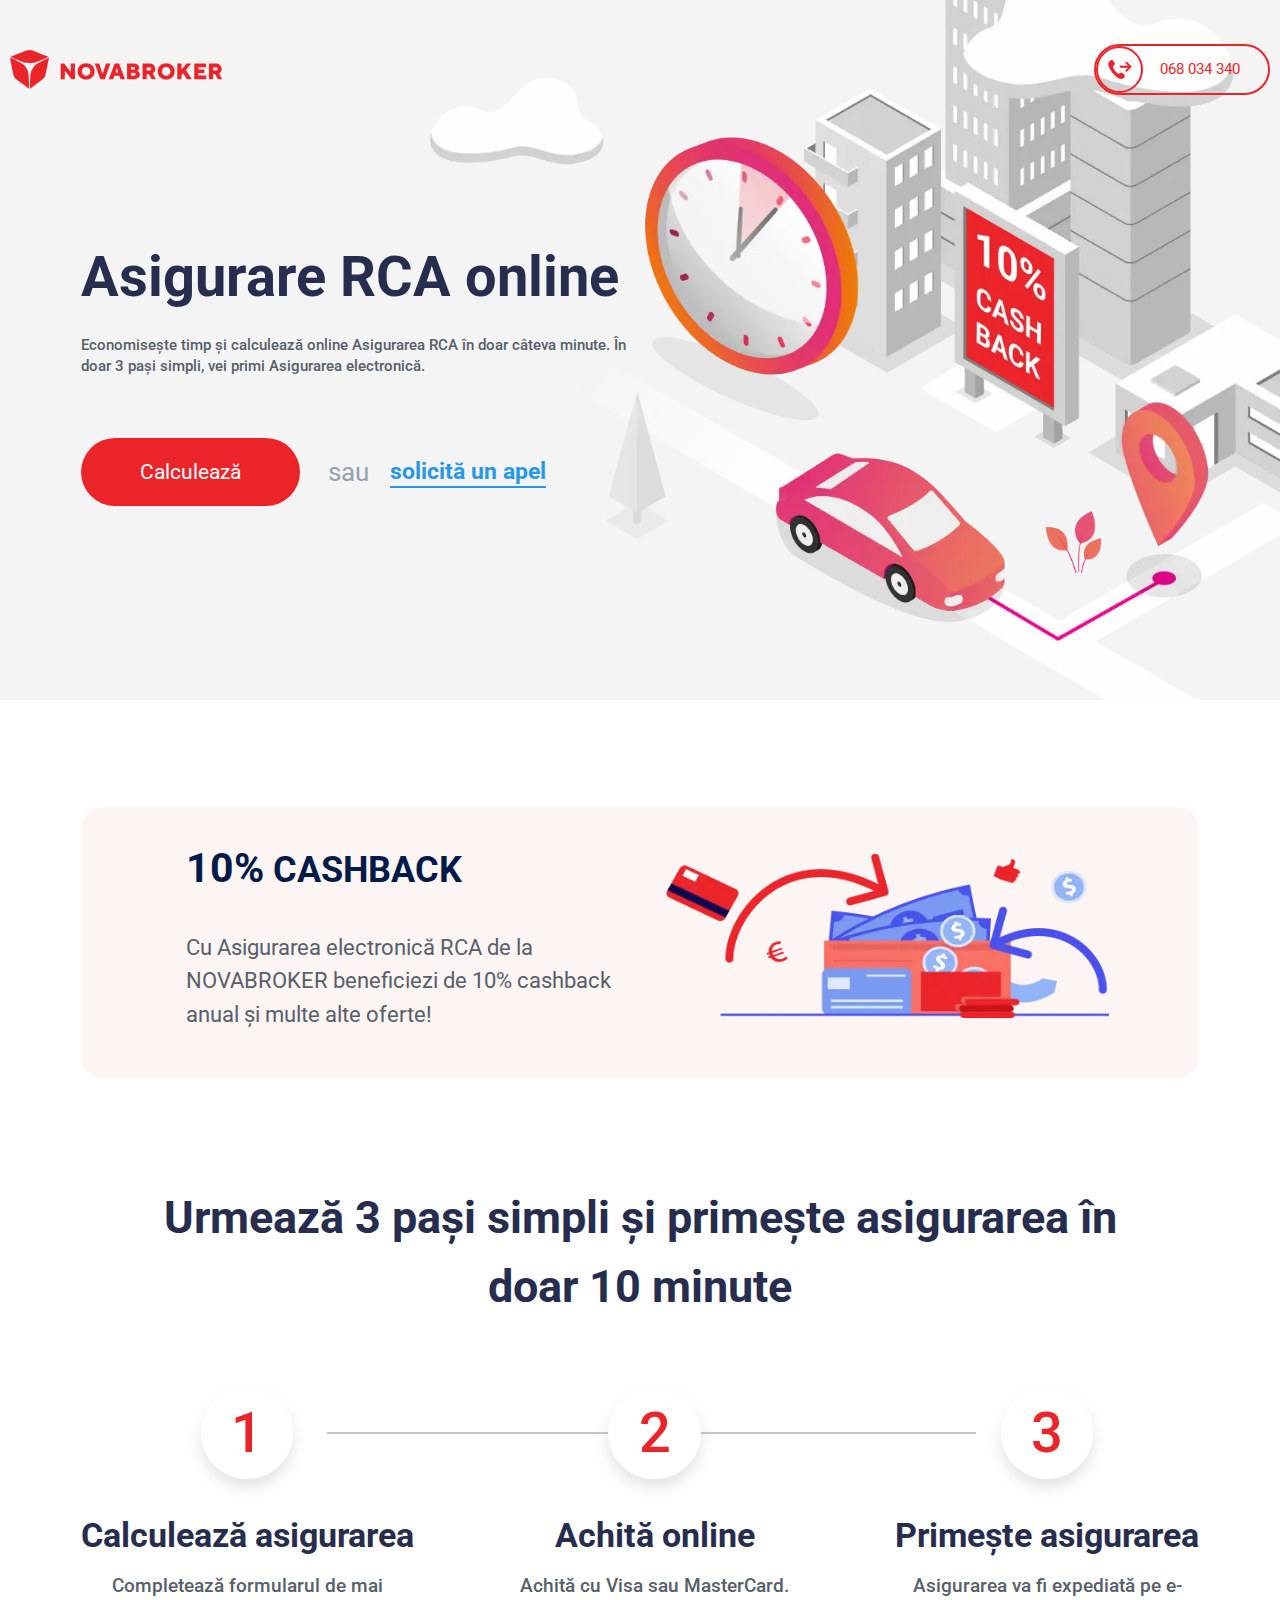
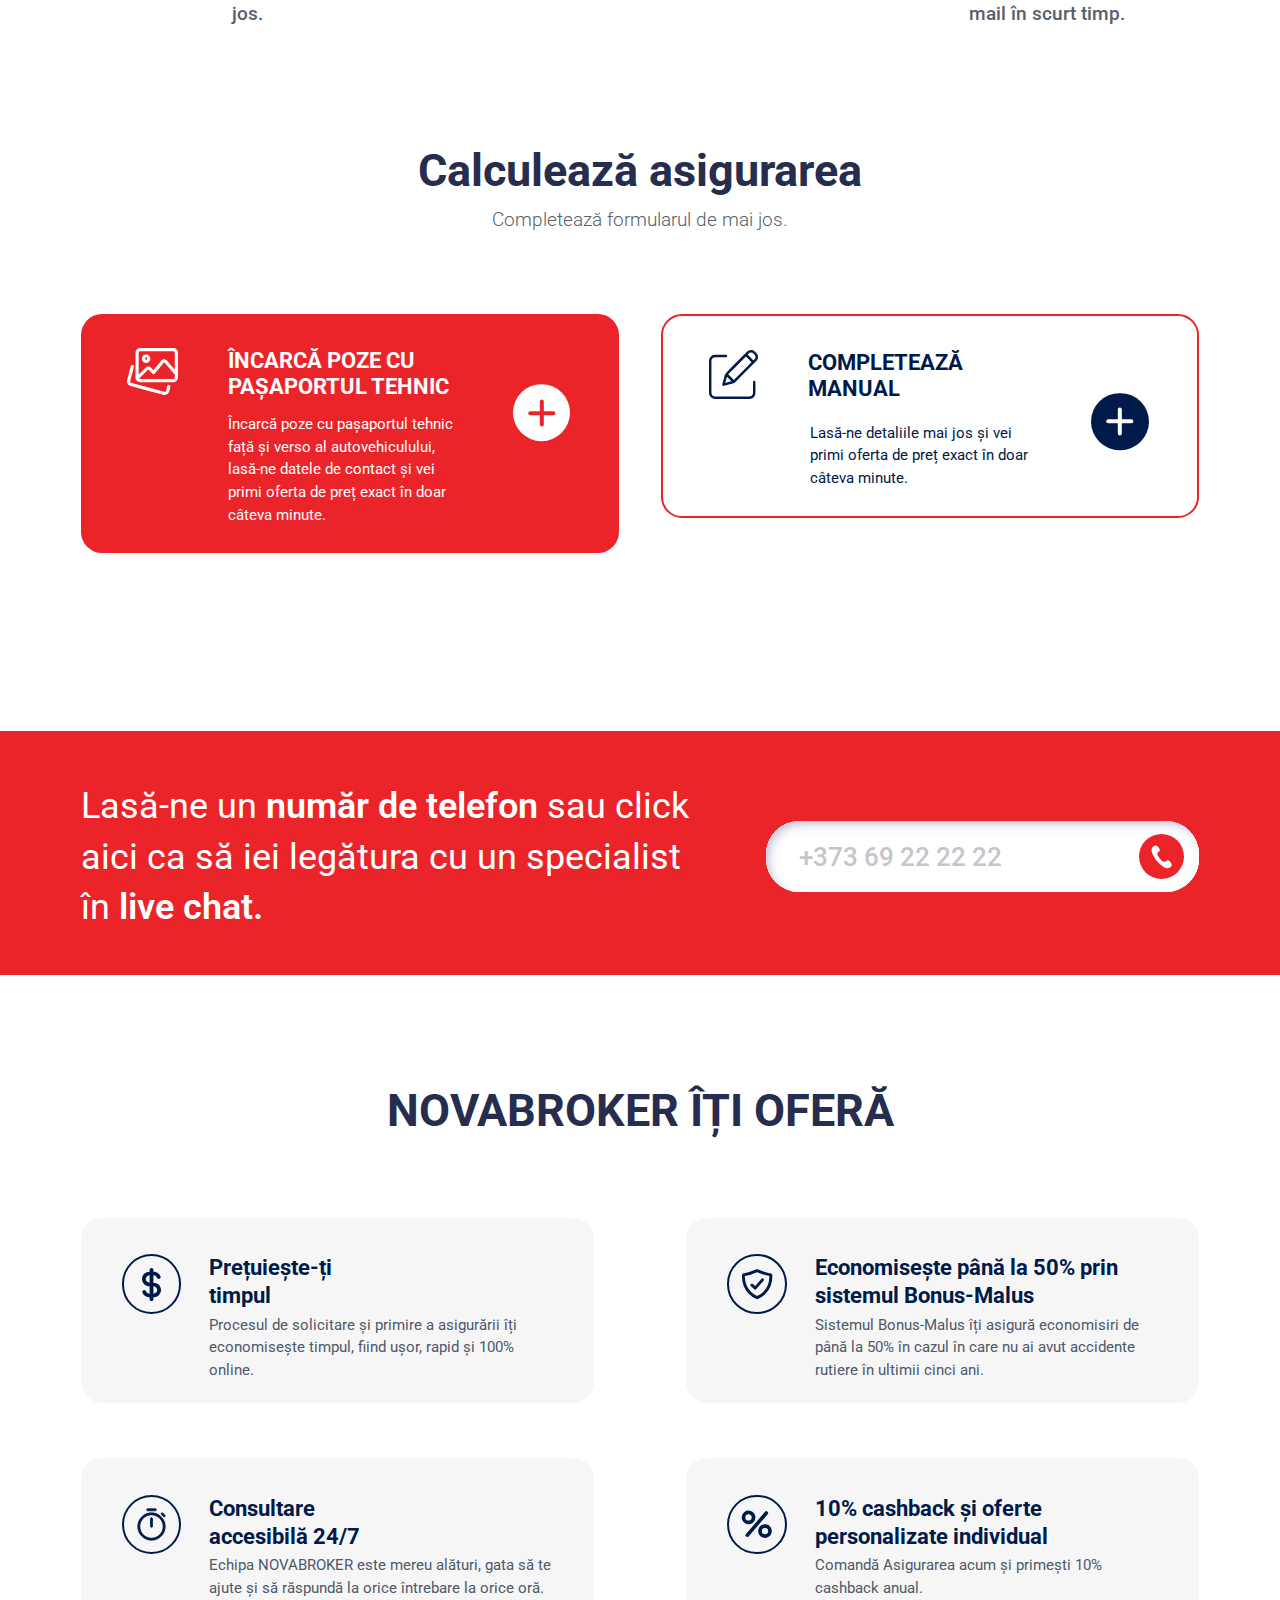
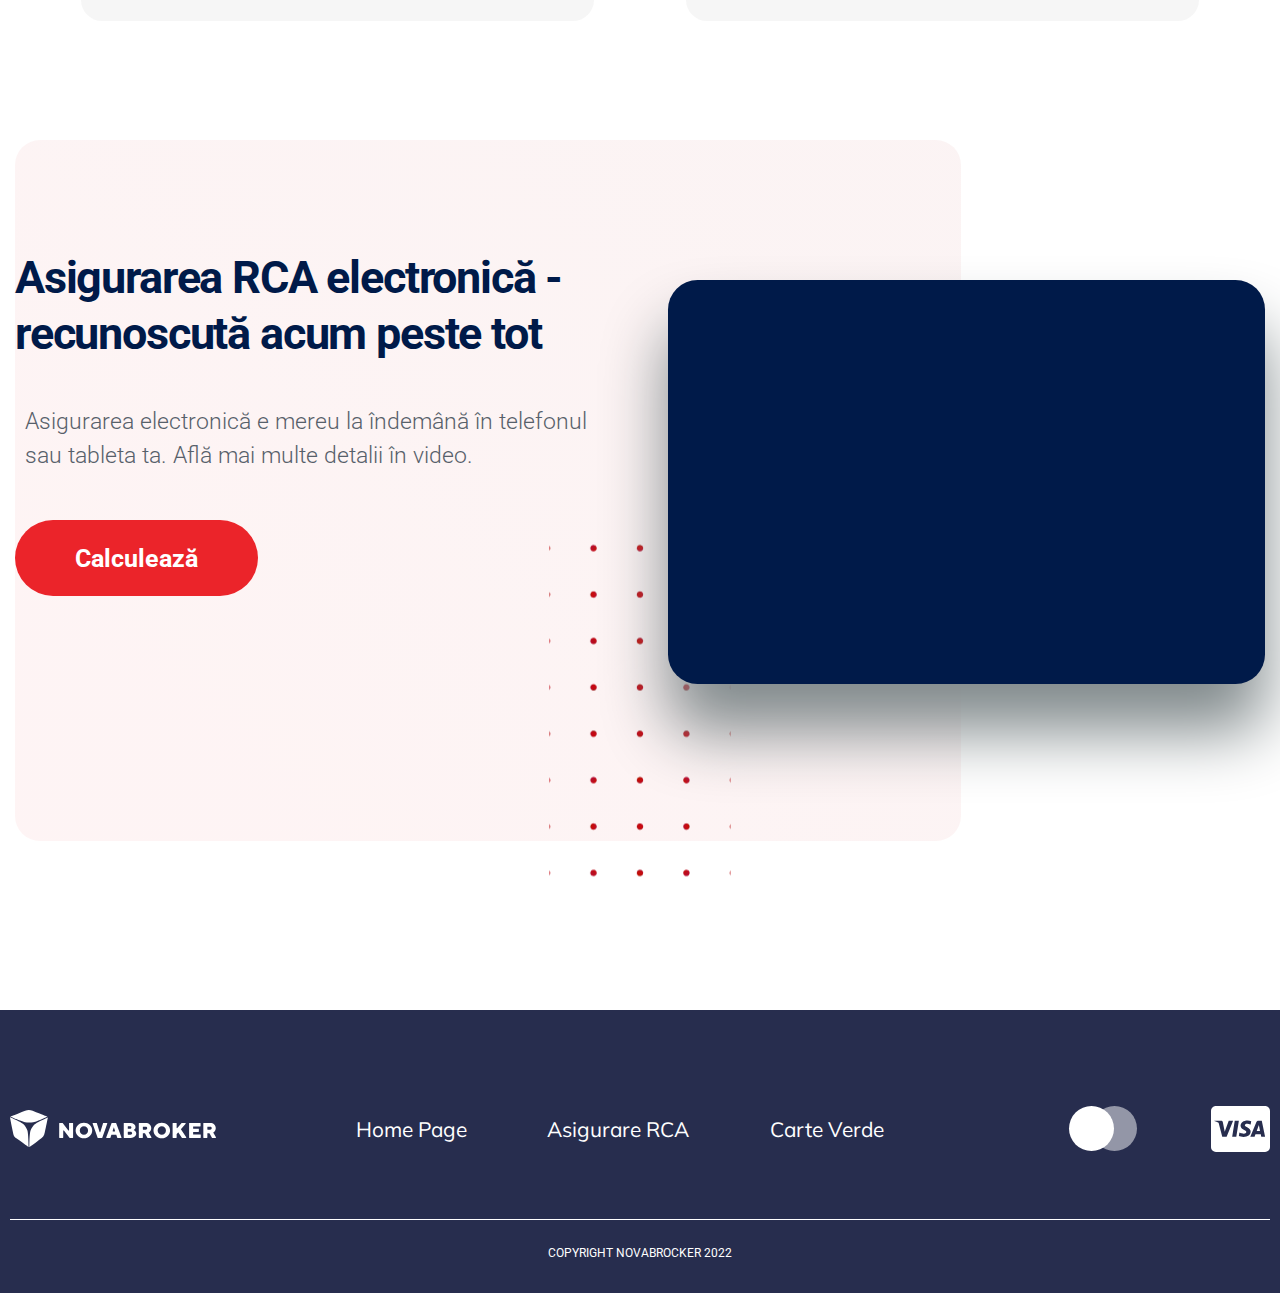
==== commit 49f7fd16: "Add files via upload" ====
--- a/home.html
+++ b/home.html
@@ -1,11 +1,11 @@
 <!DOCTYPE html>
-<html lang="en">
+<html lang="ro">
 
 <head>
 	<title>Главная</title>
 	<meta charset="UTF-8">
 	<meta name="format-detection" content="telephone=no">
-	<link rel="stylesheet" href="css/style.min.css?_v=20220130221842">
+	<link rel="stylesheet" href="css/style.min.css?_v=20220203135351">
 	<link rel="shortcut icon" href="">
 	<!-- <meta name="robots" content="noindex, nofollow"> -->
 	<meta name="viewport" content="width=device-width, initial-scale=1.0">
@@ -15,12 +15,12 @@
 	<div class="wrapper">
 		<header class="header">
 			<div class="header__container">
-				<a href="" class="header__logo">
-					<img src="img/logo/logo-red.svg?_v=1643573922616" alt="logo">
+				<a href="#" class="header__logo">
+					<img src="img/logo/logo-red.svg?_v=1643889231758" alt="logo">
 				</a>
 				<a href="tel:068034340" class="header__call call-header">
 					<div class="call-header__icon">
-						<img src="img/icons/btncall.svg?_v=1643573922616" alt="Call">
+						<img src="img/icons/btncall.svg?_v=1643889231758" alt="Call">
 					</div>
 					<div class="call-header__number">068 034 340</div>
 				</a>
@@ -35,16 +35,16 @@
 							minute. În doar 3 pași simpli, vei primi Asigurarea electronică.
 						</div>
 						<div class="mainscreen__items">
-							<a href="#" class="mainscreen__btn button">Calculează</a>
+							<a data-goto data-goto-speed href="#payment" class="mainscreen__btn button">Calculează</a>
 							<span>sau</span>
-							<a href="#" class="mainscreen__link">solicită un apel</a>
+							<a data-goto data-goto-speed href="#call" class="mainscreen__link">solicită un apel</a>
 						</div>
 					</div>
 				</div>
 				<div class="mainscreen__image">
-					<picture><source srcset="img/mainimg.webp" type="image/webp"><img class="mainscreen__img-desktop" src="img/mainimg.png?_v=1643573922616" alt="Image"></picture>
-					<picture><source srcset="img/mainimg-mobile.webp" type="image/webp"><img class="mainscreen__img-mobile" src="img/mainimg-mobile.png?_v=1643573922616" alt="Image"></picture>
-					<picture><source srcset="img/mainimg-tablet.webp" type="image/webp"><img class="mainscreen__img-tablet" src="img/mainimg-tablet.png?_v=1643573922616" alt="Image"></picture>
+					<picture><source srcset="img/mainimg.webp" type="image/webp"><img class="mainscreen__img-desktop" src="img/mainimg.png?_v=1643889231758" alt="Image"></picture>
+					<picture><source srcset="img/mainimg-mobile.webp" type="image/webp"><img class="mainscreen__img-mobile" src="img/mainimg-mobile.png?_v=1643889231758" alt="Image"></picture>
+					<picture><source srcset="img/mainimg-tablet.webp" type="image/webp"><img class="mainscreen__img-tablet" src="img/mainimg-tablet.png?_v=1643889231758" alt="Image"></picture>
 				</div>
 			</section>
 			<div class="cashback">
@@ -56,7 +56,7 @@
 								de 10% cashback anual și multe alte oferte!</div>
 						</div>
 						<div class="cashback__img">
-							<picture><source srcset="img/money.webp" type="image/webp"><img src="img/money.png?_v=1643573922616" alt="Image"></picture>
+							<picture><source srcset="img/money.webp" type="image/webp"><img src="img/money.png?_v=1643889231758" alt="Image"></picture>
 						</div>
 					</div>
 				</div>
@@ -85,7 +85,7 @@
 					</div>
 				</div>
 			</section>
-			<section class="payment">
+			<section id="payment" class="payment">
 				<div class="payment__container">
 					<h2 class="payment__title title">Calculează asigurarea</h2>
 					<div class="payment__subtitle">Completează formularul de mai jos.</div>
@@ -94,7 +94,7 @@
 							<div data-spoller class="spoller-payment__header header-spoller header-spoller-red">
 								<div class="header-spoller__heading">
 									<div class="header-spoller__icon">
-										<img src="img/gallery.svg?_v=1643573922616" alt="Icon">
+										<img src="img/gallery.svg?_v=1643889231758" alt="Icon">
 									</div>
 									<div class="header-spoller__caption">ÎNCARCĂ POZE CU PAȘAPORTUL TEHNIC</div>
 								</div>
@@ -108,20 +108,20 @@
 									</button>
 								</div>
 							</div>
-							<form data-ajax id="form-1" action="#" class="spoller-payment__form form-spoller">
+							<form action="#" class="spoller-payment__form form-spoller">
 								<div class="form-spoller__file">
 									<div class="form-spoller__btn">
 										<input id="formImage" accept=".jpg, .png, .pdf" type="file" name="image" data-error="Ошибка" class="form-spoller__fileinput">
 										<div class="form-spoller__lead">
-											<span><img src="img/download.svg?_v=1643573922616" alt=""></span>
+											<span><img src="img/download.svg?_v=1643889231758" alt=""></span>
 											ÎNCARCĂ POZA
 											<p class="form-spoller__more"></p>
 										</div>
 									</div>
 									<div id="formPreview" class="form-spoller__preview"></div>
 									<div class="form-spoller__images">
-										<picture><source srcset="img/document-1.webp" type="image/webp"><img src="img/document-1.jpg?_v=1643573922616" alt=""></picture>
-										<picture><source srcset="img/document-2.webp" type="image/webp"><img src="img/document-2.jpg?_v=1643573922616" alt=""></picture>
+										<picture><source srcset="img/document-1.webp" type="image/webp"><img src="img/document-1.jpg?_v=1643889231758" alt=""></picture>
+										<picture><source srcset="img/document-3.webp" type="image/webp"><img src="img/document-3.jpg?_v=1643889231758" alt=""></picture>
 									</div>
 								</div>
 								<div class="form-spoller__inputs">
@@ -129,7 +129,7 @@
 										<input data-required autocomplete="off" type="number" name="form[]" data-error="" placeholder="Număr de telefon" class="input">
 									</div>
 									<div class="form-spoller__input">
-										<input data-required="email" autocomplete="off" type="e-mail" name="form[]" data-error="" placeholder="E-mail" class="input">
+										<input data-required="email" autocomplete="off" type="email" name="form[]" data-error="" placeholder="E-mail" class="input">
 									</div>
 								</div>
 								<button type="submit" class="form-spoller__bnt button">Trimite</button>
@@ -139,7 +139,7 @@
 							<div data-spoller class="spoller-payment__header header-spoller header-spoller-white">
 								<div class="header-spoller__heading">
 									<div class="header-spoller__icon">
-										<img src="img/pen.svg?_v=1643573922616" alt="Icon">
+										<img src="img/pen.svg?_v=1643889231758" alt="Icon">
 									</div>
 									<div class="header-spoller__caption header-spoller__caption-blue">COMPLETEAZĂ <br> MANUAL
 									</div>
@@ -152,21 +152,21 @@
 									</button>
 								</div>
 							</div>
-							<form data-ajax id="form-2" action="#" class="spoller-payment__form form-spoller">
+							<form action="#" class="spoller-payment__form form-spoller">
 								<div class="form-spoller__inputs">
 									<div class="form-spoller__input form-spoller__input-more-first">
-										<input data-required autocomplete="off" type="number" name="form[]" data-error="" placeholder="IDNP" class="input input-more__first">
-										<span class="form-spoller__more-first"></span>
+										<input data-required autocomplete="off" type="number" name="mainInput" data-error="" placeholder="IDNP" class="input input-more input-more__first">
+										<span class="form-spoller__more form-spoller__more-first"></span>
 									</div>
 									<div class="form-spoller__images-first">
-										<picture><source srcset="img/document-1.webp" type="image/webp"><img src="img/document-1.jpg?_v=1643573922616" alt=""></picture>
+										<picture><source srcset="img/document-2.webp" type="image/webp"><img src="img/document-2.jpg?_v=1643889231758" alt=""></picture>
 									</div>
 									<div class="form-spoller__input form-spoller__input-more-last">
-										<input data-required autocomplete="off" type="number" name="form[]" data-error="" placeholder="Numărul de inmatriculare" class="input input-more__last">
-										<span class="form-spoller__more-last"></span>
+										<input data-required autocomplete="off" type="number" name="form[]" data-error="" placeholder="Numărul de inmatriculare" class="input input-more input-more__last">
+										<span class="form-spoller__more form-spoller__more-last"></span>
 									</div>
 									<div class="form-spoller__images-last">
-										<picture><source srcset="img/document-1.webp" type="image/webp"><img src="img/document-1.jpg?_v=1643573922616" alt=""></picture>
+										<picture><source srcset="img/document-1.webp" type="image/webp"><img src="img/document-1.jpg?_v=1643889231758" alt=""></picture>
 									</div>
 									<div class="form-spoller__input">
 										<input data-required autocomplete="off" type="number" name="form[]" data-error="" placeholder="Număr de telefon" class="input">
@@ -181,14 +181,14 @@
 					</div>
 				</div>
 			</section>
-			<div class="call">
+			<div id="call" class="call">
 				<div class="call__container">
 					<div class="call__text">Lasă-ne un <span>număr de telefon</span> sau click aici ca să iei legătura cu un
 						specialist în <span>live chat.</span></div>
 					<div class="call__form">
 						<input type="number" name="form[]" data-error="" placeholder="+373 69 22 22 22" class="call__input">
 						<button type="submit" class="call__button">
-							<img src="img/icons/call.svg?_v=1643573922616" alt="Call">
+							<img src="img/icons/call.svg?_v=1643889231758" alt="Call">
 						</button>
 					</div>
 				</div>
@@ -199,17 +199,17 @@
 					<div class="suggestions__body">
 						<div class="suggestions__item item-suggestions">
 							<div class="item-suggestions__icon">
-								<img class="item-suggestions__icon-1" src="img/services/01.svg?_v=1643573922616" alt="">
+								<img class="item-suggestions__icon-1" src="img/services/01.svg?_v=1643889231758" alt="">
 							</div>
 							<div class="item-suggestions__content">
-								<div class="item-suggestions__label">Prețuiește-ți timpul</div>
+								<div class="item-suggestions__label">Prețuiește-ți <br> timpul</div>
 								<div class="item-suggestions__text">Procesul de solicitare și primire a asigurării îți
 									economisește timpul, fiind ușor, rapid și 100% online.</div>
 							</div>
 						</div>
 						<div class="suggestions__item item-suggestions">
 							<div class="item-suggestions__icon">
-								<img class="item-suggestions__icon-2" src="img/services/02.svg?_v=1643573922616" alt="">
+								<img class="item-suggestions__icon-2" src="img/services/02.svg?_v=1643889231758" alt="">
 							</div>
 							<div class="item-suggestions__content">
 								<div class="item-suggestions__label">Economisește până la 50% prin sistemul Bonus-Malus</div>
@@ -219,17 +219,17 @@
 						</div>
 						<div class="suggestions__item item-suggestions">
 							<div class="item-suggestions__icon">
-								<img class="item-suggestions__icon-3" src="img/services/03.svg?_v=1643573922616" alt="">
+								<img class="item-suggestions__icon-3" src="img/services/03.svg?_v=1643889231758" alt="">
 							</div>
 							<div class="item-suggestions__content">
-								<div class="item-suggestions__label">Consultare accesibilă 24/7</div>
+								<div class="item-suggestions__label">Consultare <br> accesibilă 24/7</div>
 								<div class="item-suggestions__text">Echipa NOVABROKER este mereu alături, gata să te ajute și să
 									răspundă la orice întrebare la orice oră.</div>
 							</div>
 						</div>
 						<div class="suggestions__item item-suggestions">
 							<div class="item-suggestions__icon">
-								<img class="item-suggestions__icon-4" src="img/services/04.svg?_v=1643573922616" alt="">
+								<img class="item-suggestions__icon-4" src="img/services/04.svg?_v=1643889231758" alt="">
 							</div>
 							<div class="item-suggestions__content">
 								<div class="item-suggestions__label">10% cashback și oferte personalizate individual</div>
@@ -261,7 +261,7 @@
 			<div class="footer__container">
 				<div class="footer__body">
 					<a href="#" class="footer__logo">
-						<img src="img/logo/logo-white.svg?_v=1643573922616" alt="Logo">
+						<img src="img/logo/logo-white.svg?_v=1643889231758" alt="Logo">
 					</a>
 					<nav class="footer__menu menu-footer">
 						<ul class="menu-footer__list">
@@ -275,7 +275,7 @@
 							<span></span>
 						</a>
 						<a href="#" class="footer__card">
-							<img src="img/cart.svg?_v=1643573922616" alt="Card">
+							<img src="img/cart.svg?_v=1643889231758" alt="Card">
 						</a>
 					</div>
 				</div>
@@ -295,7 +295,7 @@
 </div> -->
 
 
-	<script src="js/app.min.js?_v=20220130221842"></script>
+	<script src="js/app.min.js?_v=20220203135351"></script>
 </body>
 
 </html>--- a/css/style.min.css
+++ b/css/style.min.css
@@ -1 +1 @@
-@charset "UTF-8";@import url(https://fonts.googleapis.com/css?family=Roboto:300,regular,500,600,700&display=swap);@import url(https://fonts.googleapis.com/css?family=Mulish:regular,500,700&display=swap);*{padding:0;margin:0;border:0}*,:after,:before{-webkit-box-sizing:border-box;box-sizing:border-box}:active,:focus{outline:0}a:active,a:focus{outline:0}body,html{height:100%;min-width:320px}body{color:#57606a;line-height:1;font-family:Roboto;font-size:1rem;-ms-text-size-adjust:100%;-moz-text-size-adjust:100%;-webkit-text-size-adjust:100%;-webkit-font-smoothing:antialiased;-moz-osx-font-smoothing:grayscale}button,input,textarea{font-family:Roboto;font-size:inherit}button{cursor:pointer;color:inherit;background-color:inherit}a{color:inherit}a:link,a:visited{text-decoration:none}a:hover{text-decoration:none}ul li{list-style:none}img{vertical-align:top}h1,h2,h3,h4,h5,h6{font-weight:inherit;font-size:inherit}.lock body{overflow:hidden;-ms-touch-action:none;touch-action:none}.wrapper{min-height:100%;display:-webkit-box;display:-ms-flexbox;display:flex;-webkit-box-orient:vertical;-webkit-box-direction:normal;-ms-flex-direction:column;flex-direction:column;overflow:hidden}.wrapper>main{-webkit-box-flex:1;-ms-flex:1 1 auto;flex:1 1 auto}.wrapper>*{min-width:0}.wrapper input::-webkit-inner-spin-button,.wrapper input::-webkit-outer-spin-button{-webkit-appearance:none;margin:0}[class*=__container]{max-width:93rem;-webkit-box-sizing:content-box;box-sizing:content-box;margin:0 auto;padding:0 .625rem}.button{display:-webkit-inline-box;display:-ms-inline-flexbox;display:inline-flex;padding:0 0;background:#eb242a;border-radius:60px}.button._fw{width:100%}input[type=email],input[type=tel],input[type=text],textarea{-webkit-appearance:none;-moz-appearance:none;appearance:none}input[type=email]:focus,input[type=tel]:focus,input[type=text]:focus,textarea:focus{outline:0;border:none}.input{border-radius:0!important;width:100%;display:block}.input._form-error{border:2px solid red;color:red}.input._form-error::-webkit-input-placeholder{color:red}.input._form-error::-moz-placeholder{color:red}.input._form-error:-ms-input-placeholder{color:red}.input._form-error::-ms-input-placeholder{color:red}.input._form-error::placeholder{color:red}textarea.input{resize:none;padding:0 0}[class*=-ibg]{position:relative}[class*=-ibg] img{position:absolute;width:100%;height:100%;top:0;left:0;-o-object-fit:cover;object-fit:cover}[class*=-ibg_contain] img{-o-object-fit:contain;object-fit:contain}.title{font-weight:700;display:-webkit-box;display:-ms-flexbox;display:flex;-webkit-box-align:center;-ms-flex-align:center;align-items:center;-webkit-box-pack:center;-ms-flex-pack:center;justify-content:center;line-height:1.52;text-align:center;color:#272d4e}.header{width:100%;position:absolute;background-color:transparent;top:0;left:0;z-index:4}.header__container{display:-webkit-box;display:-ms-flexbox;display:flex;-webkit-box-align:center;-ms-flex-align:center;align-items:center;-webkit-box-pack:justify;-ms-flex-pack:justify;justify-content:space-between}.header__logo{display:block;margin-right:10px}.header__logo img{height:auto}.header__call{margin-left:10px}.call-header{border:2px solid #eb242a;border-radius:33px;display:-webkit-inline-box;display:-ms-inline-flexbox;display:inline-flex;-webkit-box-align:center;-ms-flex-align:center;align-items:center;white-space:nowrap}.call-header__icon{border:2px solid #eb242a;border-radius:50%;display:-webkit-box;display:-ms-flexbox;display:flex;-webkit-box-align:center;-ms-flex-align:center;align-items:center;-webkit-box-pack:center;-ms-flex-pack:center;justify-content:center}.call-header__icon img{height:auto}.call-header__number{display:block;color:#eb242a}.footer{background:#272d4e}.footer__body{display:-webkit-box;display:-ms-flexbox;display:flex;-webkit-box-align:center;-ms-flex-align:center;align-items:center}.footer__logo{display:block}.footer__menu{-webkit-box-flex:1;-ms-flex:1 1 auto;flex:1 1 auto}.footer__cards{display:-webkit-inline-box;display:-ms-inline-flexbox;display:inline-flex;-webkit-box-pack:justify;-ms-flex-pack:justify;justify-content:space-between;-webkit-column-gap:97px;-moz-column-gap:97px;column-gap:97px}.footer__card span{width:45px;height:45px;border-radius:50%;background-color:#fff;position:relative;display:block}.footer__card span:after{content:"";position:absolute;width:45px;height:45px;border-radius:50%;background-color:#fff;opacity:.5;top:0;left:50%}.footer__copy{border-top:1px solid #fff;text-transform:uppercase;color:#fff;line-height:1.8333333333}.menu-footer__list{display:-ms-grid;display:grid;row-gap:20px}.menu-footer__item{color:#fff;line-height:1.2857142857;font-weight:400;font-family:Mulish,sans-serif;-webkit-transition:all .3s ease;-o-transition:all .3s ease;transition:all .3s ease}.menu-footer__item:hover{font-weight:700}.mainscreen{position:relative}.mainscreen__content{position:relative;z-index:3;max-width:567px;padding-top:243px;text-align:left}.mainscreen__content :last-child{margin:0}.mainscreen__title{line-height:1.2111111111;color:#272d4e;font-weight:700}.mainscreen__text{line-height:1.3888888889;font-weight:500}.mainscreen__items{display:-webkit-box;display:-ms-flexbox;display:flex;-webkit-box-align:center;-ms-flex-align:center;align-items:center}.mainscreen__items span{display:block;color:#94a2b3;line-height:1.3793103448}.mainscreen__btn{text-align:center;color:#fff;padding-top:5px;padding-bottom:5px;display:-webkit-box;display:-ms-flexbox;display:flex;-webkit-box-pack:center;-ms-flex-pack:center;justify-content:center;-webkit-box-align:center;-ms-flex-align:center;align-items:center}.mainscreen__link{display:block;text-align:center;color:#2797e8;font-weight:700;line-height:1.3793103448;position:relative}.mainscreen__link::after{content:"";position:absolute;bottom:0;left:0;width:100%;height:2px;background-color:#2797e8;-webkit-transition:all .3s ease 0s;-o-transition:all .3s ease 0s;transition:all .3s ease 0s}.mainscreen__img-desktop{display:block}.mainscreen__img-tablet{display:none}.mainscreen__img-mobile{display:none}.mainscreen__image{position:absolute;top:0;right:0}.cashback__body{display:-webkit-box;display:-ms-flexbox;display:flex;-webkit-box-align:center;-ms-flex-align:center;align-items:center;-webkit-box-pack:justify;-ms-flex-pack:justify;justify-content:space-between;background:#fdf4f4;border-radius:21px}.cashback__content{display:-webkit-box;display:-ms-flexbox;display:flex;-webkit-box-orient:vertical;-webkit-box-direction:normal;-ms-flex-direction:column;flex-direction:column;-webkit-box-pack:center;-ms-flex-pack:center;justify-content:center;text-align:left}.cashback__content :last-child{margin:0}.cashback__label{line-height:1.4444444444;color:#001a49;font-weight:700}.cashback__text{line-height:1.5}.cashback__img{-webkit-box-orient:vertical;-webkit-box-direction:normal;-ms-flex-flow:0;flex-flow:0;-ms-flex-negative:0;flex-shrink:0}.cashback__img img{max-width:100%}.sequence__title{text-align:center;max-width:978px;margin:0 auto}.sequence__content{position:relative;display:-webkit-box;display:-ms-flexbox;display:flex;-webkit-box-align:start;-ms-flex-align:start;align-items:start;-webkit-box-pack:justify;-ms-flex-pack:justify;justify-content:space-between;-webkit-column-gap:15px;-moz-column-gap:15px;column-gap:15px;row-gap:45px}.sequence__number{border-radius:50%;background:#fff;-webkit-box-shadow:0 8.1157px 16.2314px rgba(0,0,0,.11);box-shadow:0 8.1157px 16.2314px rgba(0,0,0,.11);display:-webkit-inline-box;display:-ms-inline-flexbox;display:inline-flex;-webkit-box-align:center;-ms-flex-align:center;align-items:center;-webkit-box-pack:center;-ms-flex-pack:center;justify-content:center;font-weight:500;line-height:1.7;text-align:center;color:#eb242a;position:relative}.block-sequence{display:-webkit-box;display:-ms-flexbox;display:flex;-webkit-box-orient:vertical;-webkit-box-direction:normal;-ms-flex-direction:column;flex-direction:column;-webkit-box-align:center;-ms-flex-align:center;align-items:center;text-align:center}.block-sequence :last-child{margin:0}.block-sequence__label{font-weight:700;line-height:1.1111111111;color:#272d4e}.block-sequence__text{line-height:1.5;max-width:300px;font-weight:500}.block-sequence__line{width:100%;max-width:285px;background:#c8c8c8;height:2px;position:absolute;top:45px}.block-sequence__line-first{left:22%}.block-sequence__line-last{right:20%;z-index:-1}.call{background-color:#eb242a}.call__container{display:-webkit-box;display:-ms-flexbox;display:flex;-webkit-box-align:center;-ms-flex-align:center;align-items:center;-webkit-box-pack:justify;-ms-flex-pack:justify;justify-content:space-between}.call__text{font-weight:400;color:#fff;max-width:709px;margin-right:50px}.call__text span{font-weight:600}.call__form{background-color:#fff;border-radius:33.3333px;min-width:433px;display:-webkit-box;display:-ms-flexbox;display:flex;-webkit-box-align:center;-ms-flex-align:center;align-items:center;position:relative}.call__input{-webkit-box-shadow:inset -1.66667px -1.66667px 3.33333px rgba(255,255,255,.5),inset 1.66667px 1.66667px 3.33333px rgba(170,170,204,.25),inset 4.16667px 4.16667px 8.33333px rgba(170,170,204,.5),inset -4.16667px -4.16667px 8.33333px #fff;box-shadow:inset -1.66667px -1.66667px 3.33333px rgba(255,255,255,.5),inset 1.66667px 1.66667px 3.33333px rgba(170,170,204,.25),inset 4.16667px 4.16667px 8.33333px rgba(170,170,204,.5),inset -4.16667px -4.16667px 8.33333px #fff;border-radius:33.3333px;width:100%;padding-left:33px;padding-right:80px;font-weight:500;color:#c3c6cb}.call__input::-webkit-input-placeholder{font-weight:500;color:#c3c6cb}.call__input::-moz-placeholder{font-weight:500;color:#c3c6cb}.call__input:-ms-input-placeholder{font-weight:500;color:#c3c6cb}.call__input::-ms-input-placeholder{font-weight:500;color:#c3c6cb}.call__input::placeholder{font-weight:500;color:#c3c6cb}.call__button{border-radius:50%;background-color:#eb242a;position:absolute;right:15px}.call__button img{height:auto}.suggestions__title{text-align:center}.suggestions__body{display:-ms-grid;display:grid;grid-template-columns:repeat(auto-fit,minmax(450px,1fr))}.item-suggestions{background:rgba(78,78,78,.05);border-radius:21px;display:-webkit-box;display:-ms-flexbox;display:flex;-webkit-box-align:start;-ms-flex-align:start;align-items:start}.item-suggestions__icon{border:2.5625px solid #001a49;border-radius:50%;-webkit-box-orient:vertical;-webkit-box-direction:normal;-ms-flex-flow:0;flex-flow:0;-ms-flex-negative:0;flex-shrink:0;display:-webkit-box;display:-ms-flexbox;display:flex;-webkit-box-align:center;-ms-flex-align:center;align-items:center;-webkit-box-pack:center;-ms-flex-pack:center;justify-content:center}.item-suggestions__icon img{max-width:100%}.item-suggestions__icon-1{height:auto}.item-suggestions__content{display:-webkit-box;display:-ms-flexbox;display:flex;-webkit-box-orient:vertical;-webkit-box-direction:normal;-ms-flex-direction:column;flex-direction:column}.item-suggestions__label{line-height:1.25;font-weight:700;color:#001a49;margin-bottom:4px;max-width:426px}.item-suggestions__text{line-height:1.5;color:#4f596a;max-width:419px}.insurance{position:relative}.insurance__inner{max-width:1830px;margin:0 auto;padding:0 10px}.insurance__body{display:-webkit-box;display:-ms-flexbox;display:flex;-webkit-box-align:start;-ms-flex-align:start;align-items:start;position:relative}.insurance__body::before{content:"";background:-o-linear-gradient(45.89deg,#eb242a 15.75%,#b81b20 84.63%);background:linear-gradient(44.11deg,#eb242a 15.75%,#b81b20 84.63%);mix-blend-mode:normal;opacity:.05;border-radius:25px 25.1389px 25.1389px 25px;position:absolute;left:0;top:0;width:75.6906077348%;height:100%}.no-webp .insurance__body::after{background:url(../img/decor.png) center no-repeat}.insurance__body::after{content:"";position:absolute;right:50%;-webkit-transform:translateX(50%);-ms-transform:translateX(50%);transform:translateX(50%);bottom:-10%;background-size:cover}.insurance__content{display:-webkit-box;display:-ms-flexbox;display:flex;-webkit-box-orient:vertical;-webkit-box-direction:normal;-ms-flex-direction:column;flex-direction:column;-webkit-box-align:start;-ms-flex-align:start;align-items:start;max-width:744px;margin-right:30px;position:relative;z-index:2}.insurance__content :last-child{margin:0}.insurance__title{font-weight:700;line-height:1.2307692308;letter-spacing:-1.17042px;color:#001a49}.insurance__text{font-weight:300}.insurance__btn{background:#eb242a;border-radius:41.4792px;display:-webkit-box;display:-ms-flexbox;display:flex;-webkit-box-align:center;-ms-flex-align:center;align-items:center;-webkit-box-pack:center;-ms-flex-pack:center;justify-content:center;color:#fff;padding:10px 60px;font-size:1.5625rem;font-weight:700}.insurance__video{height:532px;background:#001a49;-webkit-box-shadow:0 47.3173px 65.0612px #818a8c;box-shadow:0 47.3173px 65.0612px #818a8c;border-radius:29.5733px 29.4099px 29.4099px 29.5733px;margin-top:30px;min-width:300px;position:relative;z-index:2}.insurance__video iframe{position:absolute;width:100%;height:100%;top:0;left:0;border-radius:29.5733px 29.4099px 29.4099px 29.5733px}.payment__subtitle{text-align:center;font-weight:300;line-height:1.5}.payment__content{display:-ms-grid;display:grid;-ms-grid-columns:1fr 1fr;grid-template-columns:1fr 1fr;-ms-grid-rows:1fr;grid-template-rows:1fr}.payment__spoller{height:100%}.header-spoller{border-radius:21px;cursor:pointer;display:-webkit-box;display:-ms-flexbox;display:flex;-webkit-box-orient:vertical;-webkit-box-direction:normal;-ms-flex-direction:column;flex-direction:column}.header-spoller._spoller-active .header-spoller__btn span:first-child{-webkit-transform:translate(-239%,-50%) rotate(45deg);-ms-transform:translate(-239%,-50%) rotate(45deg);transform:translate(-239%,-50%) rotate(45deg)}.header-spoller._spoller-active .header-spoller__btn span:last-child{-webkit-transform:translate(200%,-50%) rotate(-45deg);-ms-transform:translate(200%,-50%) rotate(-45deg);transform:translate(200%,-50%) rotate(-45deg)}.header-spoller__heading{display:-webkit-box;display:-ms-flexbox;display:flex;-webkit-box-flex:1;-ms-flex:1 1 auto;flex:1 1 auto}.header-spoller__content{display:-webkit-box;display:-ms-flexbox;display:flex;-webkit-box-align:start;-ms-flex-align:start;align-items:start;-webkit-box-pack:justify;-ms-flex-pack:justify;justify-content:space-between}.header-spoller__caption{color:#fff;text-transform:uppercase;font-weight:700;line-height:1.1666666667;max-width:306px}.header-spoller__caption-blue{color:#001a49}.header-spoller__text{color:#fff;line-height:1.5;max-width:371px}.header-spoller__text-blue{color:#001a49}.header-spoller__btn{-webkit-transform:translateY(-50%);-ms-transform:translateY(-50%);transform:translateY(-50%);border-radius:50%;-webkit-box-orient:vertical;-webkit-box-direction:normal;-ms-flex-flow:0;flex-flow:0;-ms-flex-negative:0;flex-shrink:0;background-color:#fff;position:relative}.header-spoller__btn span{background:#eb242a;border-radius:22.335px;width:4.37px;height:28.41px;position:absolute;top:50%;left:50%;-webkit-transition:all .4s ease 0s;-o-transition:all .4s ease 0s;transition:all .4s ease 0s}.header-spoller__btn span:first-child{-webkit-transform:translate(-50%,-50%) rotate(-90deg);-ms-transform:translate(-50%,-50%) rotate(-90deg);transform:translate(-50%,-50%) rotate(-90deg)}.header-spoller__btn span:last-child{-webkit-transform:translate(-50%,-50%);-ms-transform:translate(-50%,-50%);transform:translate(-50%,-50%)}.header-spoller__btn-blue{background-color:#001a49}.header-spoller__btn-blue span{background-color:#fff}.header-spoller-red{background-color:#eb242a}.header-spoller-white{background-color:#fff;border:2px solid #eb242a}.form-spoller._sending::after{content:"";position:absolute;width:100%;height:100%;left:0;top:0;background-color:rgba(255,255,255,.541);z-index:10;background:url(../img/icons/loading.gif) center no-repeat;opacity:1;visibility:visible}.form-spoller__btn{position:relative}.form-spoller__fileinput{position:absolute;height:100%;top:0;left:0;opacity:0;font-size:0;z-index:2}.form-spoller__icon{border-radius:50%;background:#299ef3;-webkit-box-shadow:1.54266px 3.85666px 6.17065px rgba(0,0,0,.08);box-shadow:1.54266px 3.85666px 6.17065px rgba(0,0,0,.08);display:-webkit-box;display:-ms-flexbox;display:flex;-webkit-box-align:center;-ms-flex-align:center;align-items:center;-webkit-box-pack:center;-ms-flex-pack:center;justify-content:center}.form-spoller__lead{text-transform:uppercase;position:relative;line-height:1.2592592593;color:#001a49;display:-webkit-inline-box;display:-ms-inline-flexbox;display:inline-flex;-webkit-box-align:center;-ms-flex-align:center;align-items:center;margin-bottom:20px}.form-spoller__lead span{position:relative;cursor:pointer;border-radius:50%;background:#299ef3;-webkit-box-shadow:1.54266px 3.85666px 6.17065px rgba(0,0,0,.08);box-shadow:1.54266px 3.85666px 6.17065px rgba(0,0,0,.08);display:-webkit-box;display:-ms-flexbox;display:flex;-webkit-box-align:center;-ms-flex-align:center;align-items:center;-webkit-box-pack:center;-ms-flex-pack:center;justify-content:center}.form-spoller__lead span img{height:auto}.form-spoller__more{position:absolute;top:0;right:0;background:url(../img/more.svg) right no-repeat;width:18px;height:18px;-webkit-transform:translate(75%,-75%);-ms-transform:translate(75%,-75%);transform:translate(75%,-75%);cursor:pointer}.form-spoller__preview{display:-webkit-inline-box;display:-ms-inline-flexbox;display:inline-flex;width:100%;margin-bottom:10px;display:-webkit-box;display:-ms-flexbox;display:flex;-webkit-column-gap:22px;-moz-column-gap:22px;column-gap:22px;position:relative;row-gap:19px}.form-spoller__preview img{max-width:316px}.form-spoller__images{margin-top:15px;margin-bottom:20px;background:#f3f3f3;-webkit-column-gap:22px;-moz-column-gap:22px;column-gap:22px;position:relative;row-gap:19px;display:none}.form-spoller__images img{max-width:193px;max-width:100%}.form-spoller__images::before{content:"";position:absolute;top:-30px;left:40%;border:15px solid transparent;border-bottom:15px solid #f3f3f3}.form-spoller__images._active{display:-ms-grid;display:grid;grid-template-columns:repeat(auto-fit,minmax(193px,1fr))}.form-spoller__images-first{position:relative;display:none}.form-spoller__images-first::before{content:"";position:absolute;top:-30px;left:6%;border:15px solid transparent;border-bottom:15px solid #f3f3f3}.form-spoller__images-first._active{display:-webkit-inline-box;display:-ms-inline-flexbox;display:inline-flex;margin-top:17px}.form-spoller__images-first._active img{padding:30px;background:#f3f3f3;max-width:100%}.form-spoller__images-last{display:none;position:relative}.form-spoller__images-last::before{content:"";position:absolute;top:-30px;left:6%;border:15px solid transparent;border-bottom:15px solid #f3f3f3}.form-spoller__images-last._active{display:-webkit-inline-box;display:-ms-inline-flexbox;display:inline-flex;margin-top:17px}.form-spoller__images-last._active img{padding:30px;background:#f3f3f3;max-width:100%}.form-spoller__inputs{display:-webkit-box;display:-ms-flexbox;display:flex;-webkit-box-orient:vertical;-webkit-box-direction:normal;-ms-flex-direction:column;flex-direction:column}.form-spoller__inputs :last-child{margin:0}.form-spoller__input{margin-bottom:20px;width:100%;position:relative}.form-spoller__input input{display:block;background:#f3f3f3;width:100%;font-size:20px;line-height:1.2;color:rgba(79,89,106,.3);position:relative}.form-spoller__input input::-webkit-input-placeholder{color:rgba(79,89,106,.3);font-size:20px;line-height:1.2}.form-spoller__input input::-moz-placeholder{color:rgba(79,89,106,.3);font-size:20px;line-height:1.2}.form-spoller__input input:-ms-input-placeholder{color:rgba(79,89,106,.3);font-size:20px;line-height:1.2}.form-spoller__input input::-ms-input-placeholder{color:rgba(79,89,106,.3);font-size:20px;line-height:1.2}.form-spoller__input input::placeholder{color:rgba(79,89,106,.3);font-size:20px;line-height:1.2}.form-spoller__input._form-focus .form-spoller__more-first{opacity:0;visibility:hidden}.form-spoller__input._form-focus .form-spoller__more-last{opacity:0;visibility:hidden}.form-spoller__input-more-first{position:relative}.form-spoller__input-more-first span{position:absolute;top:30px;left:66px;background:url(../img/more.svg) right no-repeat;width:18px;height:18px;-webkit-transform:translate(80%,-80%);-ms-transform:translate(80%,-80%);transform:translate(80%,-80%);cursor:pointer}.form-spoller__input-more-last{position:relative}.form-spoller__input-more-last span{position:absolute;top:30px;left:245px;background:url(../img/more.svg) right no-repeat;width:18px;height:18px;-webkit-transform:translate(80%,-80%);-ms-transform:translate(80%,-80%);transform:translate(80%,-80%);cursor:pointer}.form-spoller__bnt{color:#fff;font-size:26px;display:-webkit-box;display:-ms-flexbox;display:flex;font-weight:700;-webkit-box-align:center;-ms-flex-align:center;align-items:center;-webkit-box-pack:center;-ms-flex-pack:center;justify-content:center;padding:10px 65px}@media (min-width:29.99875em){.footer__copy{text-align:center}.menu-footer__list{display:-webkit-box;display:-ms-flexbox;display:flex;-webkit-box-align:center;-ms-flex-align:center;align-items:center;-ms-flex-wrap:wrap;flex-wrap:wrap}}@media (min-width:61.99875em){.mainscreen{background-color:#f4f4f4;min-height:920px}}@media (min-width:61.99875em) and (min-width:94.25em){.form-spoller__file{margin-top:1.625rem}}@media (min-width:94.25em){.title{font-size:3.125rem}.header{padding-top:2.875rem}.header__logo img{width:14.125rem}.call-header{min-height:3.125rem}.call-header__icon{width:3.1875rem}.call-header__icon{min-height:3.1875rem}.call-header__icon img{width:1.6875rem}.call-header__number{font-size:1rem}.call-header__number{padding-right:1.9375rem}.call-header__number{padding-left:1.125rem}.footer{padding-top:6.875rem}.footer{padding-bottom:1.9375rem}.footer__body{margin-bottom:4.4375rem}.footer__logo{margin-right:10.8125rem}.footer__copy{padding-top:1.5rem}.footer__copy{font-size:.75rem}.menu-footer__list{-webkit-column-gap:5.9375rem;-moz-column-gap:5.9375rem;column-gap:5.9375rem}.menu-footer__item{font-size:1.3125rem}.mainscreen{margin-bottom:7.375rem}.mainscreen__content{padding-bottom:7.375rem}.mainscreen__title{font-size:5.625rem}.mainscreen__title{margin-bottom:2.25rem}.mainscreen__text{font-size:1.125rem}.mainscreen__text{margin-bottom:7.375rem}.mainscreen__items span{margin-left:1.9375rem}.mainscreen__items span{margin-right:1.5rem}.mainscreen__items span{font-size:1.8125rem}.mainscreen__btn{font-size:1.625rem}.mainscreen__btn{min-height:4.5rem}.mainscreen__btn{padding-left:4.1875rem}.mainscreen__btn{padding-right:4.1875rem}.mainscreen__link{font-size:1.8125rem}.cashback{margin-bottom:7.375rem}.cashback__body{-webkit-column-gap:3.125rem;-moz-column-gap:3.125rem;column-gap:3.125rem}.cashback__body{padding-left:7.8125rem}.cashback__body{padding-right:6.6875rem}.cashback__body{padding-top:1.875rem}.cashback__body{padding-bottom:3.125rem}.cashback__label{font-size:2.25rem}.cashback__label{margin-bottom:2.125rem}.cashback__label span{font-size:2.25rem}.cashback__text{font-size:1.5rem}.cashback__img{-ms-flex-preferred-size:32.25rem;flex-basis:32.25rem}.sequence{margin-bottom:7.4375rem}.sequence__title{margin-bottom:4.6875rem}.sequence__number{width:6.1875rem}.sequence__number{height:6.1875rem}.sequence__number{font-size:3.75rem}.sequence__number{margin-bottom:2.5rem}.block-sequence__label{margin-bottom:1.25rem}.block-sequence__label{font-size:2.25rem}.block-sequence__text{font-size:1.25rem}.call{margin-bottom:6.6875rem}.call__container{padding-top:3.375rem}.call__container{padding-bottom:2.625rem}.call__text{font-size:2.5rem}.call__input{min-height:4.75rem}.call__input{font-size:1.75rem}.call__input::-webkit-input-placeholder{font-size:1.75rem}.call__input::-moz-placeholder{font-size:1.75rem}.call__input:-ms-input-placeholder{font-size:1.75rem}.call__input::-ms-input-placeholder{font-size:1.75rem}.call__input::placeholder{font-size:1.75rem}.call__button{width:3rem}.call__button{height:3rem}.call__button img{width:1.375rem}.suggestions{margin-bottom:8.125rem}.suggestions__title{margin-bottom:5.25rem}.suggestions__body{row-gap:3.75rem}.suggestions__body{-webkit-column-gap:6.875rem;-moz-column-gap:6.875rem;column-gap:6.875rem}.item-suggestions{padding-top:2.5rem}.item-suggestions{padding-bottom:1.5rem}.item-suggestions{padding-left:2.875rem}.item-suggestions{padding-right:2.875rem}.item-suggestions__icon{width:4rem}.item-suggestions__icon{height:4rem}.item-suggestions__icon{-ms-flex-preferred-size:4rem;flex-basis:4rem}.item-suggestions__icon{margin-right:1.875rem}.item-suggestions__icon-1{width:1.25rem}.item-suggestions__icon-2{width:2.125rem}.item-suggestions__icon-3{width:2rem}.item-suggestions__icon-4{width:2.1875rem}.item-suggestions__label{font-size:1.5rem}.item-suggestions__text{font-size:1rem}.insurance{margin-bottom:12rem}.insurance__body{padding-left:10rem}.insurance__body{padding-top:7.75rem}.insurance__body{padding-bottom:10.8125rem}.insurance__body::after{width:12rem}.insurance__body::after{height:26.5rem}.insurance__title{font-size:4.0625rem}.insurance__title{margin-bottom:3.125rem}.insurance__text{font-size:1.5625rem}.insurance__text{margin-bottom:3.125rem}.insurance__btn{height:5.125rem}.insurance__video{width:54.5rem}.payment{margin-bottom:12.75rem}.payment__subtitle{font-size:1.25rem}.payment__subtitle{margin-bottom:5.625rem}.payment__content{-webkit-column-gap:3rem;-moz-column-gap:3rem;column-gap:3rem}.header-spoller{padding-top:2.25rem}.header-spoller{padding-bottom:1.8125rem}.header-spoller{padding-left:3.25rem}.header-spoller{padding-right:3.4375rem}.header-spoller__heading{margin-bottom:.6875rem}.header-spoller__icon{margin-right:3.5625rem}.header-spoller__content{padding-left:6.75rem}.header-spoller__caption{font-size:1.5rem}.header-spoller__text{font-size:1rem}.header-spoller__btn{width:3.6875rem}.header-spoller__btn{height:3.6875rem}.header-spoller__btn{-ms-flex-preferred-size:3.6875rem;flex-basis:3.6875rem}.header-spoller__btn{margin-left:4.375rem}.form-spoller__fileinput{width:3.5rem}.form-spoller__icon{width:3.375rem}.form-spoller__icon{height:3.375rem}.form-spoller__icon{margin-right:1.375rem}.form-spoller__lead{font-size:1.6875rem}.form-spoller__lead span{margin-right:1.375rem}.form-spoller__lead span{width:3.375rem}.form-spoller__lead span{height:3.375rem}.form-spoller__lead span img{width:1.4375rem}.form-spoller__images{padding-left:2.1875rem}.form-spoller__images{padding-top:2.375rem}.form-spoller__images{padding-bottom:4.875rem}.form-spoller__images{padding-right:1.875rem}.form-spoller__images-first._active{margin-bottom:2.3125rem}.form-spoller__images-last._active{margin-bottom:2.3125rem}.form-spoller__inputs{margin-bottom:3.625rem}.form-spoller__inputs{margin-top:1.4375rem}.form-spoller__input input{min-height:4.5rem}.form-spoller__input input{padding-left:1.75rem}.form-spoller__input input{padding-right:1.75rem}.form-spoller__bnt{min-height:4.5rem}}@media (min-width:64em){.footer__cards{margin-left:15px}}@media (max-width:90em) and (max-width:20em){.insurance__content{max-width:18.75rem}}@media (max-width:64em){.footer__body{display:block}.footer__logo{margin-bottom:40px}.footer__menu{margin-bottom:50px}.payment__content{display:block}}@media (max-width:20em){.title{font-size:1.625rem}.header{padding-top:2.25rem}.header__logo img{width:9.6875rem}.call-header{min-height:1.875rem}.call-header__icon{width:1.875rem}.call-header__icon{min-height:1.875rem}.call-header__icon img{width:1.0625rem}.call-header__number{font-size:.625rem}.call-header__number{padding-right:1.125rem}.call-header__number{padding-left:.625rem}.footer{padding-top:2.3125rem}.footer{padding-bottom:1.125rem}.footer__body{margin-bottom:3rem}.footer__logo{margin-right:0}.footer__copy{padding-top:1.25rem}.footer__copy{font-size:.625rem}.menu-footer__list{-webkit-column-gap:1.25rem;-moz-column-gap:1.25rem;column-gap:1.25rem}.menu-footer__item{font-size:1.25rem}.mainscreen{margin-bottom:3.75rem}.mainscreen__content{padding-bottom:3.75rem}.mainscreen__title{font-size:2.5rem}.mainscreen__title{margin-bottom:1.25rem}.mainscreen__text{font-size:.75rem}.mainscreen__text{margin-bottom:1.3125rem}.mainscreen__items span{margin-left:.9375rem}.mainscreen__items span{margin-right:.5625rem}.mainscreen__items span{font-size:.9375rem}.mainscreen__btn{font-size:1.1875rem}.mainscreen__btn{min-height:3.3125rem}.mainscreen__btn{padding-left:1.5625rem}.mainscreen__btn{padding-right:1.5625rem}.mainscreen__link{font-size:.9375rem}.cashback{margin-bottom:3.3125rem}.cashback__body{-webkit-column-gap:0;-moz-column-gap:0;column-gap:0}.cashback__body{padding-left:1.25rem}.cashback__body{padding-right:1.25rem}.cashback__body{padding-top:2.6875rem}.cashback__body{padding-bottom:1.875rem}.cashback__label{font-size:2.375rem}.cashback__label{margin-bottom:1.375rem}.cashback__label span{font-size:4rem}.cashback__text{font-size:1rem}.cashback__img{-ms-flex-preferred-size:12.5rem;flex-basis:12.5rem}.sequence{margin-bottom:3.8125rem}.sequence__title{margin-bottom:1.625rem}.sequence__number{width:4rem}.sequence__number{height:4rem}.sequence__number{font-size:2.4375rem}.sequence__number{margin-bottom:1.625rem}.block-sequence__label{margin-bottom:.9375rem}.block-sequence__label{font-size:1.4375rem}.block-sequence__text{font-size:.8125rem}.call{margin-bottom:5.125rem}.call__container{padding-top:2.25rem}.call__container{padding-bottom:2.8125rem}.call__text{font-size:1.125rem}.call__input{min-height:3.25rem}.call__input{font-size:1.1875rem}.call__input::-webkit-input-placeholder{font-size:1.1875rem}.call__input::-moz-placeholder{font-size:1.1875rem}.call__input:-ms-input-placeholder{font-size:1.1875rem}.call__input::-ms-input-placeholder{font-size:1.1875rem}.call__input::placeholder{font-size:1.1875rem}.call__button{width:2.0625rem}.call__button{height:2.0625rem}.call__button img{width:.9375rem}.suggestions{margin-bottom:4.375rem}.suggestions__title{margin-bottom:1.25rem}.suggestions__body{row-gap:2.0625rem}.suggestions__body{-webkit-column-gap:3.125rem;-moz-column-gap:3.125rem;column-gap:3.125rem}.item-suggestions{padding-top:1.4375rem}.item-suggestions{padding-bottom:.9375rem}.item-suggestions{padding-left:1.25rem}.item-suggestions{padding-right:1.625rem}.item-suggestions__icon{width:2.5625rem}.item-suggestions__icon{height:2.5625rem}.item-suggestions__icon{-ms-flex-preferred-size:2.5625rem;flex-basis:2.5625rem}.item-suggestions__icon{margin-right:1.1875rem}.item-suggestions__icon-1{width:.75rem}.item-suggestions__icon-2{width:1.3125rem}.item-suggestions__icon-3{width:1.1875rem}.item-suggestions__icon-4{width:1.3125rem}.item-suggestions__label{font-size:.9375rem}.item-suggestions__text{font-size:.625rem}.insurance{margin-bottom:4.5rem}.insurance__body{padding-left:0}.insurance__body{padding-top:3.25rem}.insurance__body{padding-bottom:5.8125rem}.insurance__body::after{width:8.375rem}.insurance__body::after{height:18.75rem}.insurance__title{font-size:1.625rem}.insurance__title{margin-bottom:.9375rem}.insurance__text{font-size:.875rem}.insurance__text{margin-bottom:2.375rem}.insurance__btn{height:3.125rem}.insurance__video{width:18.75rem}.payment{margin-bottom:4.0625rem}.payment__subtitle{font-size:.875rem}.payment__subtitle{margin-bottom:2.5rem}.payment__content{-webkit-column-gap:1.25rem;-moz-column-gap:1.25rem;column-gap:1.25rem}.header-spoller{padding-top:1.5rem}.header-spoller{padding-bottom:.9375rem}.header-spoller{padding-left:1.3125rem}.header-spoller{padding-right:1.25rem}.header-spoller__heading{margin-bottom:1.375rem}.header-spoller__icon{margin-right:1.1875rem}.header-spoller__content{padding-left:4.375rem}.header-spoller__caption{font-size:.875rem}.header-spoller__text{font-size:.75rem}.header-spoller__btn{width:3.25rem}.header-spoller__btn{height:3.25rem}.header-spoller__btn{-ms-flex-preferred-size:3.25rem;flex-basis:3.25rem}.header-spoller__btn{margin-left:.8125rem}.form-spoller__fileinput{width:2.5625rem}.form-spoller__icon{width:2.5625rem}.form-spoller__icon{height:2.5625rem}.form-spoller__icon{margin-right:1.0625rem}.form-spoller__lead{font-size:1.3125rem}.form-spoller__lead span{margin-right:1.0625rem}.form-spoller__lead span{width:2.5625rem}.form-spoller__lead span{height:2.5625rem}.form-spoller__lead span img{width:1.0625rem}.form-spoller__images{padding-left:1.125rem}.form-spoller__images{padding-top:1.25rem}.form-spoller__images{padding-bottom:1.3125rem}.form-spoller__images{padding-right:1.0625rem}.form-spoller__images-first._active{margin-bottom:1.25rem}.form-spoller__images-last._active{margin-bottom:1.25rem}.form-spoller__inputs{margin-bottom:1.5625rem}.form-spoller__inputs{margin-top:0}.form-spoller__input input{min-height:3.375rem}.form-spoller__input input{padding-left:.9375rem}.form-spoller__input input{padding-right:.9375rem}.form-spoller__bnt{min-height:3.125rem}}@media (max-width:96.875em){.mainscreen__image{right:-230px}}@media (max-width:94.25em){.footer__logo{margin-right:90px}.insurance__body{padding-left:0}}@media (max-width:61.99875em){.mainscreen__content{padding-top:100px}.mainscreen__image img{max-width:100%}.mainscreen__image{position:relative;background-color:#f4f4f4;margin-top:-80px;right:0}.mainscreen__image::before{content:"";position:absolute;top:0;-webkit-transform:translateY(-2%);-ms-transform:translateY(-2%);transform:translateY(-2%);left:0;height:200px;width:100%;background:-webkit-gradient(linear,left top,left bottom,from(#fff),color-stop(rgba(255,255,255,.199)),to(rgba(255,255,255,.027)));background:-o-linear-gradient(#fff,rgba(255,255,255,.199),rgba(255,255,255,.027));background:linear-gradient(#fff,rgba(255,255,255,.199),rgba(255,255,255,.027));z-index:2}.cashback__body{display:block;text-align:left}.cashback__content{margin-bottom:36px}.sequence__content{-ms-flex-wrap:wrap;flex-wrap:wrap;-webkit-box-pack:center;-ms-flex-pack:center;justify-content:center}.sequence__block{-webkit-box-flex:0;-ms-flex:0 1 45%;flex:0 1 45%}.block-sequence__line{display:none}.call__container{display:block}.call__text{margin-bottom:26px;max-width:none;margin-right:0}.call__form{width:50%;min-width:0}.suggestions__body{grid-template-columns:repeat(auto-fit,minmax(300px,1fr))}.insurance__body{display:block}.insurance__body::before{width:100%}.insurance__body::after{bottom:-3%;right:0;-webkit-transform:translateX(-20%);-ms-transform:translateX(-20%);transform:translateX(-20%)}.insurance__content{padding:0 10px;margin-right:0;max-width:none}.insurance__video{width:100%;-webkit-box-shadow:0 16.2169px 22.2983px rgba(129,138,140,.32);box-shadow:0 16.2169px 22.2983px rgba(129,138,140,.32);border-radius:10.1356px 10.0796px 10.0796px 10.1356px}.payment__spoller:first-child{margin-bottom:30px}.form-spoller{margin-top:35px}}@media (max-width:47.99875em){.mainscreen__img-desktop{display:none}.mainscreen__img-tablet{display:block}.sequence__content{-webkit-box-orient:vertical;-webkit-box-direction:normal;-ms-flex-direction:column;flex-direction:column;-webkit-box-align:center;-ms-flex-align:center;align-items:center;padding-top:30px;padding-bottom:30px;border:2px solid rgba(87,96,106,.23);border-radius:24px}.sequence__block{-webkit-box-flex:1;-ms-flex:1 1 100%;flex:1 1 100%}}@media (max-width:37.5em){.call__form{width:100%}.header-spoller__content{padding-left:0}.header-spoller__btn{-webkit-transform:translateY(0);-ms-transform:translateY(0);transform:translateY(0)}}@media (max-width:29.99875em){.mainscreen__img-tablet{display:none}.mainscreen__img-mobile{display:block}.insurance__btn{width:100%}}@media (min-width:20em) and (max-width:94.25em){.title{font-size:calc(1.625rem + 1.5 * (((100vw - 20rem))/ ((74.25))))}.header{padding-top:calc(2.25rem + .625 * (((100vw - 20rem))/ ((74.25))))}.header__logo img{width:calc(9.6875rem + 4.4375 * (((100vw - 20rem))/ ((74.25))))}.call-header{min-height:calc(1.875rem + 1.25 * (((100vw - 20rem))/ ((74.25))))}.call-header__icon{width:calc(1.875rem + 1.3125 * (((100vw - 20rem))/ ((74.25))))}.call-header__icon{min-height:calc(1.875rem + 1.3125 * (((100vw - 20rem))/ ((74.25))))}.call-header__icon img{width:calc(1.0625rem + .625 * (((100vw - 20rem))/ ((74.25))))}.call-header__number{font-size:calc(.625rem + .375 * (((100vw - 20rem))/ ((74.25))))}.call-header__number{padding-right:calc(1.125rem + .8125 * (((100vw - 20rem))/ ((74.25))))}.call-header__number{padding-left:calc(.625rem + .5 * (((100vw - 20rem))/ ((74.25))))}.footer{padding-top:calc(2.3125rem + 4.5625 * (((100vw - 20rem))/ ((74.25))))}.footer{padding-bottom:calc(1.125rem + .8125 * (((100vw - 20rem))/ ((74.25))))}.footer__body{margin-bottom:calc(3rem + 1.4375 * (((100vw - 20rem))/ ((74.25))))}.footer__logo{margin-right:calc(0rem + 10.8125 * (((100vw - 20rem))/ ((74.25))))}.footer__copy{padding-top:calc(1.25rem + .25 * (((100vw - 20rem))/ ((74.25))))}.footer__copy{font-size:calc(.625rem + .125 * (((100vw - 20rem))/ ((74.25))))}.menu-footer__list{-webkit-column-gap:calc(1.25rem + 4.6875 * (((100vw - 20rem))/ ((74.25))));-moz-column-gap:calc(1.25rem + 4.6875 * (((100vw - 20rem))/ ((74.25))));column-gap:calc(1.25rem + 4.6875 * (((100vw - 20rem))/ ((74.25))))}.menu-footer__item{font-size:calc(1.25rem + .0625 * (((100vw - 20rem))/ ((74.25))))}.mainscreen{margin-bottom:calc(3.75rem + 3.625 * (((100vw - 20rem))/ ((74.25))))}.mainscreen__content{padding-bottom:calc(3.75rem + 3.625 * (((100vw - 20rem))/ ((74.25))))}.mainscreen__title{font-size:calc(2.5rem + 3.125 * (((100vw - 20rem))/ ((74.25))))}.mainscreen__title{margin-bottom:calc(1.25rem + 1 * (((100vw - 20rem))/ ((74.25))))}.mainscreen__text{font-size:calc(.75rem + .375 * (((100vw - 20rem))/ ((74.25))))}.mainscreen__text{margin-bottom:calc(1.3125rem + 6.0625 * (((100vw - 20rem))/ ((74.25))))}.mainscreen__items span{margin-left:calc(.9375rem + 1 * (((100vw - 20rem))/ ((74.25))))}.mainscreen__items span{margin-right:calc(.5625rem + .9375 * (((100vw - 20rem))/ ((74.25))))}.mainscreen__items span{font-size:calc(.9375rem + .875 * (((100vw - 20rem))/ ((74.25))))}.mainscreen__btn{font-size:calc(1.1875rem + .4375 * (((100vw - 20rem))/ ((74.25))))}.mainscreen__btn{min-height:calc(3.3125rem + 1.1875 * (((100vw - 20rem))/ ((74.25))))}.mainscreen__btn{padding-left:calc(1.5625rem + 2.625 * (((100vw - 20rem))/ ((74.25))))}.mainscreen__btn{padding-right:calc(1.5625rem + 2.625 * (((100vw - 20rem))/ ((74.25))))}.mainscreen__link{font-size:calc(.9375rem + .875 * (((100vw - 20rem))/ ((74.25))))}.cashback{margin-bottom:calc(3.3125rem + 4.0625 * (((100vw - 20rem))/ ((74.25))))}.cashback__body{-webkit-column-gap:calc(0rem + 3.125 * (((100vw - 20rem))/ ((74.25))));-moz-column-gap:calc(0rem + 3.125 * (((100vw - 20rem))/ ((74.25))));column-gap:calc(0rem + 3.125 * (((100vw - 20rem))/ ((74.25))))}.cashback__body{padding-left:calc(1.25rem + 6.5625 * (((100vw - 20rem))/ ((74.25))))}.cashback__body{padding-right:calc(1.25rem + 5.4375 * (((100vw - 20rem))/ ((74.25))))}.cashback__body{padding-top:calc(2.6875rem + -.8125 * (((100vw - 20rem))/ ((74.25))))}.cashback__body{padding-bottom:calc(1.875rem + 1.25 * (((100vw - 20rem))/ ((74.25))))}.cashback__label{font-size:calc(2.375rem + -.125 * (((100vw - 20rem))/ ((74.25))))}.cashback__label{margin-bottom:calc(1.375rem + .75 * (((100vw - 20rem))/ ((74.25))))}.cashback__label span{font-size:calc(4rem + -1.75 * (((100vw - 20rem))/ ((74.25))))}.cashback__text{font-size:calc(1rem + .5 * (((100vw - 20rem))/ ((74.25))))}.cashback__img{-ms-flex-preferred-size:calc(12.5rem + 19.75 * (((100vw - 20rem))/ ((74.25))));flex-basis:calc(12.5rem + 19.75 * (((100vw - 20rem))/ ((74.25))))}.sequence{margin-bottom:calc(3.8125rem + 3.625 * (((100vw - 20rem))/ ((74.25))))}.sequence__title{margin-bottom:calc(1.625rem + 3.0625 * (((100vw - 20rem))/ ((74.25))))}.sequence__number{width:calc(4rem + 2.1875 * (((100vw - 20rem))/ ((74.25))))}.sequence__number{height:calc(4rem + 2.1875 * (((100vw - 20rem))/ ((74.25))))}.sequence__number{font-size:calc(2.4375rem + 1.3125 * (((100vw - 20rem))/ ((74.25))))}.sequence__number{margin-bottom:calc(1.625rem + .875 * (((100vw - 20rem))/ ((74.25))))}.block-sequence__label{margin-bottom:calc(.9375rem + .3125 * (((100vw - 20rem))/ ((74.25))))}.block-sequence__label{font-size:calc(1.4375rem + .8125 * (((100vw - 20rem))/ ((74.25))))}.block-sequence__text{font-size:calc(.8125rem + .4375 * (((100vw - 20rem))/ ((74.25))))}.call{margin-bottom:calc(5.125rem + 1.5625 * (((100vw - 20rem))/ ((74.25))))}.call__container{padding-top:calc(2.25rem + 1.125 * (((100vw - 20rem))/ ((74.25))))}.call__container{padding-bottom:calc(2.8125rem + -.1875 * (((100vw - 20rem))/ ((74.25))))}.call__text{font-size:calc(1.125rem + 1.375 * (((100vw - 20rem))/ ((74.25))))}.call__input{min-height:calc(3.25rem + 1.5 * (((100vw - 20rem))/ ((74.25))))}.call__input{font-size:calc(1.1875rem + .5625 * (((100vw - 20rem))/ ((74.25))))}.call__input::-webkit-input-placeholder{font-size:calc(1.1875rem + .5625 * (((100vw - 20rem))/ ((74.25))))}.call__input::-moz-placeholder{font-size:calc(1.1875rem + .5625 * (((100vw - 20rem))/ ((74.25))))}.call__input:-ms-input-placeholder{font-size:calc(1.1875rem + .5625 * (((100vw - 20rem))/ ((74.25))))}.call__input::-ms-input-placeholder{font-size:calc(1.1875rem + .5625 * (((100vw - 20rem))/ ((74.25))))}.call__input::placeholder{font-size:calc(1.1875rem + .5625 * (((100vw - 20rem))/ ((74.25))))}.call__button{width:calc(2.0625rem + .9375 * (((100vw - 20rem))/ ((74.25))))}.call__button{height:calc(2.0625rem + .9375 * (((100vw - 20rem))/ ((74.25))))}.call__button img{width:calc(.9375rem + .4375 * (((100vw - 20rem))/ ((74.25))))}.suggestions{margin-bottom:calc(4.375rem + 3.75 * (((100vw - 20rem))/ ((74.25))))}.suggestions__title{margin-bottom:calc(1.25rem + 4 * (((100vw - 20rem))/ ((74.25))))}.suggestions__body{row-gap:calc(2.0625rem + 1.6875 * (((100vw - 20rem))/ ((74.25))))}.suggestions__body{-webkit-column-gap:calc(3.125rem + 3.75 * (((100vw - 20rem))/ ((74.25))));-moz-column-gap:calc(3.125rem + 3.75 * (((100vw - 20rem))/ ((74.25))));column-gap:calc(3.125rem + 3.75 * (((100vw - 20rem))/ ((74.25))))}.item-suggestions{padding-top:calc(1.4375rem + 1.0625 * (((100vw - 20rem))/ ((74.25))))}.item-suggestions{padding-bottom:calc(.9375rem + .5625 * (((100vw - 20rem))/ ((74.25))))}.item-suggestions{padding-left:calc(1.25rem + 1.625 * (((100vw - 20rem))/ ((74.25))))}.item-suggestions{padding-right:calc(1.625rem + 1.25 * (((100vw - 20rem))/ ((74.25))))}.item-suggestions__icon{width:calc(2.5625rem + 1.4375 * (((100vw - 20rem))/ ((74.25))))}.item-suggestions__icon{height:calc(2.5625rem + 1.4375 * (((100vw - 20rem))/ ((74.25))))}.item-suggestions__icon{-ms-flex-preferred-size:calc(2.5625rem + 1.4375 * (((100vw - 20rem))/ ((74.25))));flex-basis:calc(2.5625rem + 1.4375 * (((100vw - 20rem))/ ((74.25))))}.item-suggestions__icon{margin-right:calc(1.1875rem + .6875 * (((100vw - 20rem))/ ((74.25))))}.item-suggestions__icon-1{width:calc(.75rem + .5 * (((100vw - 20rem))/ ((74.25))))}.item-suggestions__icon-2{width:calc(1.3125rem + .8125 * (((100vw - 20rem))/ ((74.25))))}.item-suggestions__icon-3{width:calc(1.1875rem + .8125 * (((100vw - 20rem))/ ((74.25))))}.item-suggestions__icon-4{width:calc(1.3125rem + .875 * (((100vw - 20rem))/ ((74.25))))}.item-suggestions__label{font-size:calc(.9375rem + .5625 * (((100vw - 20rem))/ ((74.25))))}.item-suggestions__text{font-size:calc(.625rem + .375 * (((100vw - 20rem))/ ((74.25))))}.insurance{margin-bottom:calc(4.5rem + 7.5 * (((100vw - 20rem))/ ((74.25))))}.insurance__body{padding-left:calc(0rem + 10 * (((100vw - 20rem))/ ((74.25))))}.insurance__body{padding-top:calc(3.25rem + 4.5 * (((100vw - 20rem))/ ((74.25))))}.insurance__body{padding-bottom:calc(5.8125rem + 5 * (((100vw - 20rem))/ ((74.25))))}.insurance__body::after{width:calc(8.375rem + 3.625 * (((100vw - 20rem))/ ((74.25))))}.insurance__body::after{height:calc(18.75rem + 7.75 * (((100vw - 20rem))/ ((74.25))))}.insurance__title{font-size:calc(1.625rem + 2.4375 * (((100vw - 20rem))/ ((74.25))))}.insurance__title{margin-bottom:calc(.9375rem + 2.1875 * (((100vw - 20rem))/ ((74.25))))}.insurance__text{font-size:calc(.875rem + .6875 * (((100vw - 20rem))/ ((74.25))))}.insurance__text{margin-bottom:calc(2.375rem + .75 * (((100vw - 20rem))/ ((74.25))))}.insurance__btn{height:calc(3.125rem + 2 * (((100vw - 20rem))/ ((74.25))))}.insurance__video{width:calc(18.75rem + 35.75 * (((100vw - 20rem))/ ((74.25))))}.payment{margin-bottom:calc(4.0625rem + 8.6875 * (((100vw - 20rem))/ ((74.25))))}.payment__subtitle{font-size:calc(.875rem + .375 * (((100vw - 20rem))/ ((74.25))))}.payment__subtitle{margin-bottom:calc(2.5rem + 3.125 * (((100vw - 20rem))/ ((74.25))))}.payment__content{-webkit-column-gap:calc(1.25rem + 1.75 * (((100vw - 20rem))/ ((74.25))));-moz-column-gap:calc(1.25rem + 1.75 * (((100vw - 20rem))/ ((74.25))));column-gap:calc(1.25rem + 1.75 * (((100vw - 20rem))/ ((74.25))))}.header-spoller{padding-top:calc(1.5rem + .75 * (((100vw - 20rem))/ ((74.25))))}.header-spoller{padding-bottom:calc(.9375rem + .875 * (((100vw - 20rem))/ ((74.25))))}.header-spoller{padding-left:calc(1.3125rem + 1.9375 * (((100vw - 20rem))/ ((74.25))))}.header-spoller{padding-right:calc(1.25rem + 2.1875 * (((100vw - 20rem))/ ((74.25))))}.header-spoller__heading{margin-bottom:calc(1.375rem + -.6875 * (((100vw - 20rem))/ ((74.25))))}.header-spoller__icon{margin-right:calc(1.1875rem + 2.375 * (((100vw - 20rem))/ ((74.25))))}.header-spoller__content{padding-left:calc(4.375rem + 2.375 * (((100vw - 20rem))/ ((74.25))))}.header-spoller__caption{font-size:calc(.875rem + .625 * (((100vw - 20rem))/ ((74.25))))}.header-spoller__text{font-size:calc(.75rem + .25 * (((100vw - 20rem))/ ((74.25))))}.header-spoller__btn{width:calc(3.25rem + .4375 * (((100vw - 20rem))/ ((74.25))))}.header-spoller__btn{height:calc(3.25rem + .4375 * (((100vw - 20rem))/ ((74.25))))}.header-spoller__btn{-ms-flex-preferred-size:calc(3.25rem + .4375 * (((100vw - 20rem))/ ((74.25))));flex-basis:calc(3.25rem + .4375 * (((100vw - 20rem))/ ((74.25))))}.header-spoller__btn{margin-left:calc(.8125rem + 3.5625 * (((100vw - 20rem))/ ((74.25))))}.form-spoller__fileinput{width:calc(2.5625rem + .9375 * (((100vw - 20rem))/ ((74.25))))}.form-spoller__icon{width:calc(2.5625rem + .8125 * (((100vw - 20rem))/ ((74.25))))}.form-spoller__icon{height:calc(2.5625rem + .8125 * (((100vw - 20rem))/ ((74.25))))}.form-spoller__icon{margin-right:calc(1.0625rem + .3125 * (((100vw - 20rem))/ ((74.25))))}.form-spoller__lead{font-size:calc(1.3125rem + .375 * (((100vw - 20rem))/ ((74.25))))}.form-spoller__lead span{margin-right:calc(1.0625rem + .3125 * (((100vw - 20rem))/ ((74.25))))}.form-spoller__lead span{width:calc(2.5625rem + .8125 * (((100vw - 20rem))/ ((74.25))))}.form-spoller__lead span{height:calc(2.5625rem + .8125 * (((100vw - 20rem))/ ((74.25))))}.form-spoller__lead span img{width:calc(1.0625rem + .375 * (((100vw - 20rem))/ ((74.25))))}.form-spoller__images{padding-left:calc(1.125rem + 1.0625 * (((100vw - 20rem))/ ((74.25))))}.form-spoller__images{padding-top:calc(1.25rem + 1.125 * (((100vw - 20rem))/ ((74.25))))}.form-spoller__images{padding-bottom:calc(1.3125rem + 3.5625 * (((100vw - 20rem))/ ((74.25))))}.form-spoller__images{padding-right:calc(1.0625rem + .8125 * (((100vw - 20rem))/ ((74.25))))}.form-spoller__images-first._active{margin-bottom:calc(1.25rem + 1.0625 * (((100vw - 20rem))/ ((74.25))))}.form-spoller__images-last._active{margin-bottom:calc(1.25rem + 1.0625 * (((100vw - 20rem))/ ((74.25))))}.form-spoller__inputs{margin-bottom:calc(1.5625rem + 2.0625 * (((100vw - 20rem))/ ((74.25))))}.form-spoller__inputs{margin-top:calc(0rem + 1.4375 * (((100vw - 20rem))/ ((74.25))))}.form-spoller__input input{min-height:calc(3.375rem + 1.125 * (((100vw - 20rem))/ ((74.25))))}.form-spoller__input input{padding-left:calc(.9375rem + .8125 * (((100vw - 20rem))/ ((74.25))))}.form-spoller__input input{padding-right:calc(.9375rem + .8125 * (((100vw - 20rem))/ ((74.25))))}.form-spoller__bnt{min-height:calc(3.125rem + 1.375 * (((100vw - 20rem))/ ((74.25))))}}@media (min-width:0.0625em) and (max-width:62em){.call__form{weight:calc(18.75rem + 8.3125 * (((100vw - .0625rem))/ ((61.9375))))}}@media (max-width:90em) and (min-width:94.25em){.insurance__content{max-width:43.75rem}}@media (max-width:90em) and (min-width:20em) and (max-width:94.25em){.insurance__content{max-width:calc(18.75rem + 25 * (((100vw - 20rem))/ ((74.25))))}}@media (min-width:61.99875em) and (min-width:20em) and (max-width:94.25em){.form-spoller__file{margin-top:calc(1.8125rem + -.1875 * (((100vw - 20rem))/ ((74.25))))}}@media (min-width:61.99875em) and (max-width:20em){.form-spoller__file{margin-top:1.8125rem}}@media (any-hover:hover){.mainscreen__link:hover::after{opacity:0;visibility:hidden}}.webp .insurance__body::after{background:url(../img/decor.webp) center no-repeat}+@charset "UTF-8";@import url(https://fonts.googleapis.com/css?family=Roboto:300,regular,500,600,700&display=swap);@import url(https://fonts.googleapis.com/css?family=Mulish:regular,500,700&display=swap);*{padding:0;margin:0;border:0}*,:after,:before{-webkit-box-sizing:border-box;box-sizing:border-box}:active,:focus{outline:0}a:active,a:focus{outline:0}body,html{height:100%;min-width:320px}body{color:#57606a;line-height:1;font-family:Roboto;font-size:1rem;-ms-text-size-adjust:100%;-moz-text-size-adjust:100%;-webkit-text-size-adjust:100%;-webkit-font-smoothing:antialiased;-moz-osx-font-smoothing:grayscale}button,input,textarea{font-family:Roboto;font-size:inherit}button{cursor:pointer;color:inherit;background-color:inherit}a{color:inherit}a:link,a:visited{text-decoration:none}a:hover{text-decoration:none}ul li{list-style:none}img{vertical-align:top}h1,h2,h3,h4,h5,h6{font-weight:inherit;font-size:inherit}.lock body{overflow:hidden;-ms-touch-action:none;touch-action:none}.wrapper{min-height:100%;display:-webkit-box;display:-ms-flexbox;display:flex;-webkit-box-orient:vertical;-webkit-box-direction:normal;-ms-flex-direction:column;flex-direction:column;overflow:hidden}.wrapper>main{-webkit-box-flex:1;-ms-flex:1 1 auto;flex:1 1 auto}.wrapper>*{min-width:0}.wrapper input::-webkit-inner-spin-button,.wrapper input::-webkit-outer-spin-button{-webkit-appearance:none;margin:0}[class*=__container]{max-width:93rem;-webkit-box-sizing:content-box;box-sizing:content-box;margin:0 auto;padding:0 .625rem}.button{display:-webkit-inline-box;display:-ms-inline-flexbox;display:inline-flex;padding:0 0;background:#eb242a;border-radius:60px}.button._fw{width:100%}input[type=email],input[type=tel],input[type=text],textarea{-webkit-appearance:none;-moz-appearance:none;appearance:none}input[type=email]:focus,input[type=tel]:focus,input[type=text]:focus,textarea:focus{outline:0;border:none}.input{border-radius:0!important;width:100%;display:block}.input._form-error{border:2px solid red;color:red}.input._form-error::-webkit-input-placeholder{color:red}.input._form-error::-moz-placeholder{color:red}.input._form-error:-ms-input-placeholder{color:red}.input._form-error::-ms-input-placeholder{color:red}.input._form-error::placeholder{color:red}textarea.input{resize:none;padding:0 0}[class*=-ibg]{position:relative}[class*=-ibg] img{position:absolute;width:100%;height:100%;top:0;left:0;-o-object-fit:cover;object-fit:cover}[class*=-ibg_contain] img{-o-object-fit:contain;object-fit:contain}.title{font-weight:700;display:-webkit-box;display:-ms-flexbox;display:flex;-webkit-box-align:center;-ms-flex-align:center;align-items:center;-webkit-box-pack:center;-ms-flex-pack:center;justify-content:center;line-height:1.52;text-align:center;color:#272d4e}.header{width:100%;position:absolute;background-color:transparent;top:0;left:0;z-index:4}.header__container{display:-webkit-box;display:-ms-flexbox;display:flex;-webkit-box-align:center;-ms-flex-align:center;align-items:center;-webkit-box-pack:justify;-ms-flex-pack:justify;justify-content:space-between}.header__logo{display:block;margin-right:10px}.header__logo img{height:auto}.header__call{margin-left:10px}.call-header{border:2px solid #eb242a;border-radius:33px;display:-webkit-inline-box;display:-ms-inline-flexbox;display:inline-flex;-webkit-box-align:center;-ms-flex-align:center;align-items:center;white-space:nowrap}.call-header__icon{border:2px solid #eb242a;border-radius:50%;display:-webkit-box;display:-ms-flexbox;display:flex;-webkit-box-align:center;-ms-flex-align:center;align-items:center;-webkit-box-pack:center;-ms-flex-pack:center;justify-content:center}.call-header__icon img{height:auto}.call-header__number{display:block;color:#eb242a}.footer{background:#272d4e}.footer__body{display:-webkit-box;display:-ms-flexbox;display:flex;-webkit-box-align:center;-ms-flex-align:center;align-items:center}.footer__logo{display:block}.footer__menu{-webkit-box-flex:1;-ms-flex:1 1 auto;flex:1 1 auto}.footer__cards{display:-webkit-inline-box;display:-ms-inline-flexbox;display:inline-flex;-webkit-box-pack:justify;-ms-flex-pack:justify;justify-content:space-between;-webkit-column-gap:97px;-moz-column-gap:97px;column-gap:97px}.footer__card span{width:45px;height:45px;border-radius:50%;background-color:#fff;position:relative;display:block}.footer__card span:after{content:"";position:absolute;width:45px;height:45px;border-radius:50%;background-color:#fff;opacity:.5;top:0;left:50%}.footer__copy{border-top:1px solid #fff;text-transform:uppercase;color:#fff;line-height:1.8333333333}.menu-footer__list{display:-ms-grid;display:grid;row-gap:20px}.menu-footer__item{color:#fff;line-height:1.2857142857;font-weight:400;font-family:Mulish,sans-serif;-webkit-transition:all .3s ease;-o-transition:all .3s ease;transition:all .3s ease}.menu-footer__item:hover{font-weight:700}.mainscreen{position:relative;min-height:800px}.mainscreen__content{position:relative;z-index:3;max-width:567px;padding-top:243px;text-align:left}.mainscreen__content :last-child{margin:0}.mainscreen__title{line-height:1.2111111111;color:#272d4e;font-weight:700}.mainscreen__text{line-height:1.3888888889;font-weight:500}.mainscreen__items{display:-webkit-box;display:-ms-flexbox;display:flex;-webkit-box-align:center;-ms-flex-align:center;align-items:center}.mainscreen__items span{display:block;color:#94a2b3;line-height:1.3793103448}.mainscreen__btn{text-align:center;color:#fff;padding-top:5px;padding-bottom:5px;display:-webkit-box;display:-ms-flexbox;display:flex;-webkit-box-pack:center;-ms-flex-pack:center;justify-content:center;-webkit-box-align:center;-ms-flex-align:center;align-items:center}.mainscreen__link{display:block;text-align:center;color:#2797e8;font-weight:700;line-height:1.3793103448;position:relative}.mainscreen__link::after{content:"";position:absolute;bottom:0;left:0;width:100%;height:2px;background-color:#2797e8;-webkit-transition:all .3s ease 0s;-o-transition:all .3s ease 0s;transition:all .3s ease 0s}.mainscreen__img-desktop{display:block}.mainscreen__img-tablet{display:none}.mainscreen__img-mobile{display:none}.mainscreen__image{position:absolute;top:0;right:0}.cashback__body{display:-webkit-box;display:-ms-flexbox;display:flex;-webkit-box-align:center;-ms-flex-align:center;align-items:center;-webkit-box-pack:justify;-ms-flex-pack:justify;justify-content:space-between;background:#fdf4f4;border-radius:21px}.cashback__content{display:-webkit-box;display:-ms-flexbox;display:flex;-webkit-box-orient:vertical;-webkit-box-direction:normal;-ms-flex-direction:column;flex-direction:column;-webkit-box-pack:center;-ms-flex-pack:center;justify-content:center;text-align:left}.cashback__content :last-child{margin:0}.cashback__label{line-height:1.4444444444;color:#001a49;font-weight:700}.cashback__text{line-height:1.5}.cashback__img{-webkit-box-orient:vertical;-webkit-box-direction:normal;-ms-flex-flow:0;flex-flow:0;-ms-flex-negative:0;flex-shrink:0}.cashback__img img{max-width:100%}.sequence__title{text-align:center;max-width:978px;margin:0 auto}.sequence__content{position:relative;display:-webkit-box;display:-ms-flexbox;display:flex;-webkit-box-align:start;-ms-flex-align:start;align-items:start;-webkit-box-pack:justify;-ms-flex-pack:justify;justify-content:space-between;-webkit-column-gap:15px;-moz-column-gap:15px;column-gap:15px;row-gap:45px}.sequence__number{border-radius:50%;background:#fff;-webkit-box-shadow:0 8.1157px 16.2314px rgba(0,0,0,.11);box-shadow:0 8.1157px 16.2314px rgba(0,0,0,.11);display:-webkit-inline-box;display:-ms-inline-flexbox;display:inline-flex;-webkit-box-align:center;-ms-flex-align:center;align-items:center;-webkit-box-pack:center;-ms-flex-pack:center;justify-content:center;font-weight:500;line-height:1.7;text-align:center;color:#eb242a;position:relative}.block-sequence{display:-webkit-box;display:-ms-flexbox;display:flex;-webkit-box-orient:vertical;-webkit-box-direction:normal;-ms-flex-direction:column;flex-direction:column;-webkit-box-align:center;-ms-flex-align:center;align-items:center;text-align:center}.block-sequence :last-child{margin:0}.block-sequence__label{font-weight:700;line-height:1.1111111111;color:#272d4e}.block-sequence__text{line-height:1.5;max-width:300px;font-weight:500}.block-sequence__line{width:100%;max-width:285px;background:#c8c8c8;height:2px;position:absolute;top:45px}.block-sequence__line-first{left:22%}.block-sequence__line-last{right:20%;z-index:-1}.call{background-color:#eb242a}.call__container{display:-webkit-box;display:-ms-flexbox;display:flex;-webkit-box-align:center;-ms-flex-align:center;align-items:center;-webkit-box-pack:justify;-ms-flex-pack:justify;justify-content:space-between}.call__text{font-weight:400;color:#fff;max-width:709px;margin-right:50px}.call__text span{font-weight:600}.call__form{background-color:#fff;border-radius:33.3333px;min-width:433px;display:-webkit-box;display:-ms-flexbox;display:flex;-webkit-box-align:center;-ms-flex-align:center;align-items:center;position:relative}.call__input{-webkit-box-shadow:inset -1.66667px -1.66667px 3.33333px rgba(255,255,255,.5),inset 1.66667px 1.66667px 3.33333px rgba(170,170,204,.25),inset 4.16667px 4.16667px 8.33333px rgba(170,170,204,.5),inset -4.16667px -4.16667px 8.33333px #fff;box-shadow:inset -1.66667px -1.66667px 3.33333px rgba(255,255,255,.5),inset 1.66667px 1.66667px 3.33333px rgba(170,170,204,.25),inset 4.16667px 4.16667px 8.33333px rgba(170,170,204,.5),inset -4.16667px -4.16667px 8.33333px #fff;border-radius:33.3333px;width:100%;padding-left:33px;padding-right:80px;font-weight:500;color:#c3c6cb}.call__input::-webkit-input-placeholder{font-weight:500;color:#c3c6cb}.call__input::-moz-placeholder{font-weight:500;color:#c3c6cb}.call__input:-ms-input-placeholder{font-weight:500;color:#c3c6cb}.call__input::-ms-input-placeholder{font-weight:500;color:#c3c6cb}.call__input::placeholder{font-weight:500;color:#c3c6cb}.call__button{border-radius:50%;background-color:#eb242a;position:absolute;right:15px}.call__button img{height:auto}.suggestions__title{text-align:center}.suggestions__body{display:-ms-grid;display:grid;grid-template-columns:repeat(auto-fit,minmax(430px,1fr))}.item-suggestions{background:rgba(78,78,78,.05);border-radius:21px;display:-webkit-box;display:-ms-flexbox;display:flex;-webkit-box-align:start;-ms-flex-align:start;align-items:start}.item-suggestions__icon{border:2.5625px solid #001a49;border-radius:50%;-webkit-box-orient:vertical;-webkit-box-direction:normal;-ms-flex-flow:0;flex-flow:0;-ms-flex-negative:0;flex-shrink:0;display:-webkit-box;display:-ms-flexbox;display:flex;-webkit-box-align:center;-ms-flex-align:center;align-items:center;-webkit-box-pack:center;-ms-flex-pack:center;justify-content:center}.item-suggestions__icon img{max-width:100%}.item-suggestions__icon-1{height:auto}.item-suggestions__content{display:-webkit-box;display:-ms-flexbox;display:flex;-webkit-box-orient:vertical;-webkit-box-direction:normal;-ms-flex-direction:column;flex-direction:column}.item-suggestions__label{line-height:1.25;font-weight:700;color:#001a49;margin-bottom:4px;max-width:426px}.item-suggestions__text{line-height:1.5;color:#4f596a;max-width:479px}.insurance{position:relative}.insurance__inner{max-width:1830px;margin:0 auto;padding:0 15px!important}.insurance__body{display:-webkit-box;display:-ms-flexbox;display:flex;-webkit-box-align:start;-ms-flex-align:start;align-items:start;position:relative}.insurance__body::before{content:"";background:-o-linear-gradient(45.89deg,#eb242a 15.75%,#b81b20 84.63%);background:linear-gradient(44.11deg,#eb242a 15.75%,#b81b20 84.63%);mix-blend-mode:normal;opacity:.05;border-radius:25px 25.1389px 25.1389px 25px;position:absolute;left:0;top:0;width:75.6906077348%;height:100%}.no-webp .insurance__body::after{background:url(../img/decor.png) center no-repeat}.insurance__body::after{content:"";position:absolute;right:50%;-webkit-transform:translateX(50%);-ms-transform:translateX(50%);transform:translateX(50%);bottom:-10%;background-size:cover}.insurance__content{display:-webkit-box;display:-ms-flexbox;display:flex;-webkit-box-orient:vertical;-webkit-box-direction:normal;-ms-flex-direction:column;flex-direction:column;-webkit-box-align:start;-ms-flex-align:start;align-items:start;max-width:744px;margin-right:30px;position:relative;z-index:2}.insurance__content :last-child{margin:0}.insurance__title{font-weight:700;line-height:1.2307692308;letter-spacing:-1.17042px;color:#001a49}.insurance__text{font-weight:300;padding:0 10px;line-height:1.48}.insurance__btn{background:#eb242a;border-radius:41.4792px;display:-webkit-box;display:-ms-flexbox;display:flex;-webkit-box-align:center;-ms-flex-align:center;align-items:center;-webkit-box-pack:center;-ms-flex-pack:center;justify-content:center;color:#fff;padding:10px 60px;font-size:1.5625rem;font-weight:700}.insurance__video{padding-bottom:32.3%;background:#001a49;-webkit-box-shadow:0 47.3173px 65.0612px #818a8c;box-shadow:0 47.3173px 65.0612px #818a8c;border-radius:29.5733px 29.4099px 29.4099px 29.5733px;margin-top:30px;position:relative;z-index:2}.insurance__video iframe{position:absolute;width:100%;height:100%;top:0;left:0;border-radius:29.5733px 29.4099px 29.4099px 29.5733px}.payment__subtitle{text-align:center;font-weight:300;line-height:1.5}.payment__content{display:-ms-grid;display:grid;-ms-grid-columns:1fr 1fr;grid-template-columns:1fr 1fr}.payment__spoller{height:100%}.spoller-payment__header{min-height:204px}.header-spoller{border-radius:21px;cursor:pointer;display:-webkit-box;display:-ms-flexbox;display:flex;-webkit-box-orient:vertical;-webkit-box-direction:normal;-ms-flex-direction:column;flex-direction:column}.header-spoller._spoller-active .header-spoller__btn span:first-child{-webkit-transform:translate(-170%,-50%) rotate(45deg);-ms-transform:translate(-170%,-50%) rotate(45deg);transform:translate(-170%,-50%) rotate(45deg)}.header-spoller._spoller-active .header-spoller__btn span:last-child{-webkit-transform:translate(100%,-50%) rotate(-45deg);-ms-transform:translate(100%,-50%) rotate(-45deg);transform:translate(100%,-50%) rotate(-45deg)}.header-spoller__heading{display:-webkit-box;display:-ms-flexbox;display:flex;-webkit-box-flex:1;-ms-flex:1 1 auto;flex:1 1 auto}.header-spoller__content{display:-webkit-box;display:-ms-flexbox;display:flex;-webkit-box-align:start;-ms-flex-align:start;align-items:start;-webkit-box-pack:justify;-ms-flex-pack:justify;justify-content:space-between}.header-spoller__caption{color:#fff;text-transform:uppercase;font-weight:700;line-height:1.1666666667;max-width:306px}.header-spoller__caption-blue{color:#001a49}.header-spoller__text{color:#fff;line-height:1.5;max-width:371px}.header-spoller__text-blue{color:#001a49}.header-spoller__btn{-webkit-transform:translateY(-50%);-ms-transform:translateY(-50%);transform:translateY(-50%);border-radius:50%;-webkit-box-orient:vertical;-webkit-box-direction:normal;-ms-flex-flow:0;flex-flow:0;-ms-flex-negative:0;flex-shrink:0;background-color:#fff;position:relative}.header-spoller__btn span{background:#eb242a;border-radius:22.335px;width:4.37px;position:absolute;top:50%;left:50%;-webkit-transition:all .4s ease 0s;-o-transition:all .4s ease 0s;transition:all .4s ease 0s}.header-spoller__btn span:first-child{-webkit-transform:translate(-50%,-50%) rotate(-90deg);-ms-transform:translate(-50%,-50%) rotate(-90deg);transform:translate(-50%,-50%) rotate(-90deg)}.header-spoller__btn span:last-child{-webkit-transform:translate(-50%,-50%);-ms-transform:translate(-50%,-50%);transform:translate(-50%,-50%)}.header-spoller__btn-blue{background-color:#001a49}.header-spoller__btn-blue span{background-color:#fff}.header-spoller-red{background-color:#eb242a}.header-spoller-white{background-color:#fff;border:2px solid #eb242a}.form-spoller._sending::after{content:"";position:absolute;width:100%;height:100%;left:0;top:0;background-color:rgba(255,255,255,.541);z-index:10;background:url(../img/icons/loading.gif) center no-repeat;opacity:1;visibility:visible}.form-spoller__btn{position:relative}.form-spoller__fileinput{position:absolute;height:100%;top:0;left:0;opacity:0;font-size:0;z-index:2}.form-spoller__icon{border-radius:50%;background:#299ef3;-webkit-box-shadow:1.54266px 3.85666px 6.17065px rgba(0,0,0,.08);box-shadow:1.54266px 3.85666px 6.17065px rgba(0,0,0,.08);display:-webkit-box;display:-ms-flexbox;display:flex;-webkit-box-align:center;-ms-flex-align:center;align-items:center;-webkit-box-pack:center;-ms-flex-pack:center;justify-content:center}.form-spoller__lead{text-transform:uppercase;position:relative;line-height:1.2592592593;color:#001a49;display:-webkit-inline-box;display:-ms-inline-flexbox;display:inline-flex;-webkit-box-align:center;-ms-flex-align:center;align-items:center;margin-bottom:20px}.form-spoller__lead span{position:relative;cursor:pointer;border-radius:50%;background:#299ef3;-webkit-box-shadow:1.54266px 3.85666px 6.17065px rgba(0,0,0,.08);box-shadow:1.54266px 3.85666px 6.17065px rgba(0,0,0,.08);display:-webkit-box;display:-ms-flexbox;display:flex;-webkit-box-align:center;-ms-flex-align:center;align-items:center;-webkit-box-pack:center;-ms-flex-pack:center;justify-content:center}.form-spoller__lead span img{height:auto}.form-spoller__more{position:absolute;top:0;right:0;background:url(../img/more.svg) right no-repeat;width:18px;height:18px;-webkit-transform:translate(75%,-75%);-ms-transform:translate(75%,-75%);transform:translate(75%,-75%);cursor:pointer}.form-spoller__preview{display:-webkit-inline-box;display:-ms-inline-flexbox;display:inline-flex;width:100%;margin-bottom:10px;display:-webkit-box;display:-ms-flexbox;display:flex;-ms-flex-wrap:wrap;flex-wrap:wrap;-webkit-column-gap:22px;-moz-column-gap:22px;column-gap:22px;position:relative;row-gap:19px}.form-spoller__preview img{display:block;max-width:316px}.form-spoller__images{margin-top:15px;margin-bottom:20px;background:#f3f3f3;-webkit-column-gap:22px;-moz-column-gap:22px;column-gap:22px;position:relative;row-gap:19px;display:none}.form-spoller__images img{max-width:193px;max-width:100%}.form-spoller__images::before{content:"";position:absolute;top:-30px;left:40%;border:15px solid transparent;border-bottom:15px solid #f3f3f3}.form-spoller__images._active{display:-ms-grid;display:grid;grid-template-columns:repeat(auto-fit,minmax(193px,1fr))}.form-spoller__images-first{position:relative;display:none}.form-spoller__images-first::before{content:"";position:absolute;top:-30px;left:6%;border:15px solid transparent;border-bottom:15px solid #f3f3f3}.form-spoller__images-first._active{display:-webkit-inline-box;display:-ms-inline-flexbox;display:inline-flex;margin-top:17px}.form-spoller__images-first._active img{padding:30px;background:#f3f3f3;max-width:100%}.form-spoller__images-last{display:none;position:relative}.form-spoller__images-last::before{content:"";position:absolute;top:-30px;left:6%;border:15px solid transparent;border-bottom:15px solid #f3f3f3}.form-spoller__images-last._active{display:-webkit-inline-box;display:-ms-inline-flexbox;display:inline-flex;margin-top:17px}.form-spoller__images-last._active img{padding:30px;background:#f3f3f3;max-width:100%}.form-spoller__inputs{display:-webkit-box;display:-ms-flexbox;display:flex;-webkit-box-orient:vertical;-webkit-box-direction:normal;-ms-flex-direction:column;flex-direction:column}.form-spoller__inputs :last-child{margin:0}.form-spoller__input{margin-bottom:20px;width:100%;position:relative}.form-spoller__input input{display:block;background:#f3f3f3;width:100%;font-size:20px;line-height:1.2;color:rgba(79,89,106,.8);position:relative}.form-spoller__input input::-webkit-input-placeholder{display:-webkit-inline-box;display:inline-flex;color:rgba(79,89,106,.3);background-position:unset;font-size:20px;line-height:1.2}.form-spoller__input input::-moz-placeholder{display:inline-flex;color:rgba(79,89,106,.3);background-position:unset;font-size:20px;line-height:1.2}.form-spoller__input input:-ms-input-placeholder{display:-ms-inline-flexbox;display:inline-flex;color:rgba(79,89,106,.3);background-position:unset;font-size:20px;line-height:1.2}.form-spoller__input input::-ms-input-placeholder{display:-ms-inline-flexbox;display:inline-flex;color:rgba(79,89,106,.3);background-position:unset;font-size:20px;line-height:1.2}.form-spoller__input input::placeholder{display:-webkit-inline-box;display:-ms-inline-flexbox;display:inline-flex;color:rgba(79,89,106,.3);background-position:unset;font-size:20px;line-height:1.2}.form-spoller__input-more-first{position:relative;display:block}.form-spoller__input-more-first span{position:absolute;top:30px;left:66px;background:url(../img/more.svg) right no-repeat;width:18px;height:18px;-webkit-transform:translate(80%,-80%);-ms-transform:translate(80%,-80%);transform:translate(80%,-80%);cursor:pointer}.form-spoller__input-more-first span._hidden{display:none}.form-spoller__input-more-last{position:relative}.form-spoller__input-more-last span{position:absolute;top:30px;left:245px;background:url(../img/more.svg) right no-repeat;width:18px;height:18px;-webkit-transform:translate(80%,-80%);-ms-transform:translate(80%,-80%);transform:translate(80%,-80%);cursor:pointer}.form-spoller__input-more-last span._hidden{display:none}.form-spoller__bnt{color:#fff;font-size:26px;display:-webkit-box;display:-ms-flexbox;display:flex;font-weight:700;-webkit-box-align:center;-ms-flex-align:center;align-items:center;-webkit-box-pack:center;-ms-flex-pack:center;justify-content:center;padding:10px 65px}@media (min-width:29.99875em){.footer__copy{text-align:center}.menu-footer__list{display:-webkit-box;display:-ms-flexbox;display:flex;-webkit-box-align:center;-ms-flex-align:center;align-items:center;-ms-flex-wrap:wrap;flex-wrap:wrap}}@media (min-width:63.99875em){.mainscreen{background-color:#f4f4f4}}@media (min-width:63.99875em) and (min-width:94.25em){.form-spoller__file{margin-top:1.625rem}}@media (min-width:94.25em){.title{font-size:3.125rem}.header{padding-top:2.875rem}.header__logo img{width:14.125rem}.call-header{min-height:3.125rem}.call-header__icon{width:3.1875rem}.call-header__icon{min-height:3.1875rem}.call-header__icon img{width:1.6875rem}.call-header__number{font-size:1rem}.call-header__number{padding-right:1.9375rem}.call-header__number{padding-left:1.125rem}.footer{padding-top:6.875rem}.footer{padding-bottom:1.9375rem}.footer__body{margin-bottom:4.4375rem}.footer__logo{margin-right:10.8125rem}.footer__copy{padding-top:1.5rem}.footer__copy{font-size:.75rem}.menu-footer__list{-webkit-column-gap:5.9375rem;-moz-column-gap:5.9375rem;column-gap:5.9375rem}.menu-footer__item{font-size:1.3125rem}.mainscreen{margin-bottom:7.375rem}.mainscreen__container{padding-left:6.25rem}.mainscreen__container{padding-right:6.25rem}.mainscreen__content{padding-bottom:7.375rem}.mainscreen__title{font-size:5.625rem}.mainscreen__title{margin-bottom:2.25rem}.mainscreen__text{font-size:1.125rem}.mainscreen__text{margin-bottom:7.375rem}.mainscreen__items span{margin-left:1.9375rem}.mainscreen__items span{margin-right:1.5rem}.mainscreen__items span{font-size:1.8125rem}.mainscreen__btn{font-size:1.625rem}.mainscreen__btn{min-height:4.5rem}.mainscreen__btn{padding-left:4.1875rem}.mainscreen__btn{padding-right:4.1875rem}.mainscreen__link{font-size:1.8125rem}.cashback{margin-bottom:7.375rem}.cashback__container{padding-left:6.25rem}.cashback__container{padding-right:6.25rem}.cashback__body{-webkit-column-gap:3.125rem;-moz-column-gap:3.125rem;column-gap:3.125rem}.cashback__body{padding-left:7.8125rem}.cashback__body{padding-right:6.6875rem}.cashback__body{padding-top:1.875rem}.cashback__body{padding-bottom:3.125rem}.cashback__label{font-size:2.25rem}.cashback__label{margin-bottom:2.125rem}.cashback__label span{font-size:2.25rem}.cashback__text{font-size:1.5rem}.cashback__img{-ms-flex-preferred-size:32.25rem;flex-basis:32.25rem}.sequence{margin-bottom:7.4375rem}.sequence__container{padding-left:6.25rem}.sequence__container{padding-right:6.25rem}.sequence__title{margin-bottom:4.6875rem}.sequence__number{width:6.1875rem}.sequence__number{height:6.1875rem}.sequence__number{font-size:3.75rem}.sequence__number{margin-bottom:2.5rem}.block-sequence__label{margin-bottom:1.25rem}.block-sequence__label{font-size:2.25rem}.block-sequence__text{font-size:1.25rem}.call{margin-bottom:6.6875rem}.call__container{padding-top:3.375rem}.call__container{padding-bottom:2.625rem}.call__container{padding-left:6.25rem}.call__container{padding-right:6.25rem}.call__text{font-size:2.5rem}.call__text{line-height:3.4375rem}.call__input{min-height:4.75rem}.call__input{font-size:1.75rem}.call__input::-webkit-input-placeholder{font-size:1.75rem}.call__input::-moz-placeholder{font-size:1.75rem}.call__input:-ms-input-placeholder{font-size:1.75rem}.call__input::-ms-input-placeholder{font-size:1.75rem}.call__input::placeholder{font-size:1.75rem}.call__button{width:3rem}.call__button{height:3rem}.call__button img{width:1.375rem}.suggestions{margin-bottom:8.125rem}.suggestions__container{padding-left:6.25rem}.suggestions__container{padding-right:6.25rem}.suggestions__title{margin-bottom:5.25rem}.suggestions__body{row-gap:3.75rem}.suggestions__body{-webkit-column-gap:6.875rem;-moz-column-gap:6.875rem;column-gap:6.875rem}.item-suggestions{padding-top:2.5rem}.item-suggestions{padding-bottom:1.5rem}.item-suggestions{padding-left:2.875rem}.item-suggestions{padding-right:2.875rem}.item-suggestions__icon{width:4rem}.item-suggestions__icon{height:4rem}.item-suggestions__icon{-ms-flex-preferred-size:4rem;flex-basis:4rem}.item-suggestions__icon{margin-right:1.875rem}.item-suggestions__icon-1{width:1.25rem}.item-suggestions__icon-2{width:2.125rem}.item-suggestions__icon-3{width:2rem}.item-suggestions__icon-4{width:2.1875rem}.item-suggestions__label{font-size:1.5rem}.item-suggestions__text{font-size:1rem}.insurance{margin-bottom:12rem}.insurance__body{padding-left:10rem}.insurance__body{padding-top:7.75rem}.insurance__body{padding-bottom:10.8125rem}.insurance__body::after{width:12rem}.insurance__body::after{height:26.5rem}.insurance__title{font-size:4.0625rem}.insurance__title{margin-bottom:3.125rem}.insurance__text{font-size:1.5625rem}.insurance__text{margin-bottom:3.125rem}.insurance__btn{height:5.125rem}.insurance__video{width:54.5rem}.payment{margin-bottom:12.75rem}.payment__container{padding-left:6.25rem}.payment__container{padding-right:6.25rem}.payment__subtitle{font-size:1.25rem}.payment__subtitle{margin-bottom:5.625rem}.payment__content{-webkit-column-gap:3rem;-moz-column-gap:3rem;column-gap:3rem}.header-spoller{padding-top:2.25rem}.header-spoller{padding-bottom:1.8125rem}.header-spoller{padding-left:3.25rem}.header-spoller{padding-right:3.4375rem}.header-spoller._spoller-active .header-spoller__btn span{height:1.25rem}.header-spoller__heading{margin-bottom:.6875rem}.header-spoller__icon{margin-right:3.5625rem}.header-spoller__content{padding-left:6.75rem}.header-spoller__caption{font-size:1.5rem}.header-spoller__text{font-size:1rem}.header-spoller__btn{width:3.6875rem}.header-spoller__btn{height:3.6875rem}.header-spoller__btn{-ms-flex-preferred-size:3.6875rem;flex-basis:3.6875rem}.header-spoller__btn{margin-left:4.375rem}.header-spoller__btn span{height:1.75rem}.form-spoller__fileinput{width:3.5rem}.form-spoller__icon{width:3.375rem}.form-spoller__icon{height:3.375rem}.form-spoller__icon{margin-right:1.375rem}.form-spoller__lead{font-size:1.6875rem}.form-spoller__lead span{margin-right:1.375rem}.form-spoller__lead span{width:3.375rem}.form-spoller__lead span{height:3.375rem}.form-spoller__lead span img{width:1.4375rem}.form-spoller__images{padding-left:2.1875rem}.form-spoller__images{padding-top:2.375rem}.form-spoller__images{padding-bottom:4.875rem}.form-spoller__images{padding-right:1.875rem}.form-spoller__images-first._active{margin-bottom:2.3125rem}.form-spoller__images-last._active{margin-bottom:2.3125rem}.form-spoller__inputs{margin-bottom:3.625rem}.form-spoller__inputs{margin-top:1.4375rem}.form-spoller__input input{min-height:4.5rem}.form-spoller__input input{padding-left:1.75rem}.form-spoller__input input{padding-right:1.75rem}.form-spoller__bnt{min-height:4.5rem}}@media (min-width:64em){.footer__cards{margin-left:15px}}@media (min-width:1600px){.mainscreen{min-height:920px}}@media (max-width:100em) and (max-width:20em){.mainscreen__title{font-size:2.5rem}.mainscreen__title{margin-bottom:1.25rem}.mainscreen__text{font-size:.75rem}.mainscreen__text{margin-bottom:1.3125rem}.mainscreen__btn{font-size:.9375rem}.mainscreen__link{font-size:.9375rem}}@media (max-width:100em){.mainscreen__img-desktop{max-height:800px;width:auto}}@media (max-width:1440px) and (max-width:20em){.insurance__content{max-width:18.75rem}}@media (max-width:1360px){.mainscreen{min-height:700px}.insurance__content{max-width:550px}}@media (max-width:85em){.mainscreen__img-desktop{max-height:700px}}@media (max-width:1200px){.insurance__content{max-width:500px}}@media (max-width:64em){.footer__body{display:block}.footer__logo{margin-bottom:40px}.footer__menu{margin-bottom:50px}.mainscreen__container{padding-left:15px!important;padding-right:15px!important}.cashback__container{padding-left:15px!important;padding-right:15px!important}.sequence__container{padding-left:15px!important;padding-right:15px!important}.payment__content{display:block}.spoller-payment__header{min-height:0}}@media (max-width:600px){.header-spoller__content{padding-left:0!important}}@media (max-width:20em){.title{font-size:1.625rem}.header{padding-top:2.25rem}.header__logo img{width:9.6875rem}.call-header{min-height:1.875rem}.call-header__icon{width:1.875rem}.call-header__icon{min-height:1.875rem}.call-header__icon img{width:1.0625rem}.call-header__number{font-size:.625rem}.call-header__number{padding-right:1.125rem}.call-header__number{padding-left:.625rem}.footer{padding-top:2.3125rem}.footer{padding-bottom:1.125rem}.footer__body{margin-bottom:3rem}.footer__logo{margin-right:0}.footer__copy{padding-top:1.25rem}.footer__copy{font-size:.625rem}.menu-footer__list{-webkit-column-gap:1.25rem;-moz-column-gap:1.25rem;column-gap:1.25rem}.menu-footer__item{font-size:1.25rem}.mainscreen{margin-bottom:3.75rem}.mainscreen__container{padding-left:0}.mainscreen__container{padding-right:0}.mainscreen__content{padding-bottom:3.75rem}.mainscreen__title{font-size:2.5rem}.mainscreen__title{margin-bottom:1.25rem}.mainscreen__text{font-size:.75rem}.mainscreen__text{margin-bottom:1.3125rem}.mainscreen__items span{margin-left:.9375rem}.mainscreen__items span{margin-right:.5625rem}.mainscreen__items span{font-size:.9375rem}.mainscreen__btn{font-size:1.1875rem}.mainscreen__btn{min-height:3.3125rem}.mainscreen__btn{padding-left:1.5625rem}.mainscreen__btn{padding-right:1.5625rem}.mainscreen__link{font-size:.9375rem}.cashback{margin-bottom:3.3125rem}.cashback__container{padding-left:0}.cashback__container{padding-right:0}.cashback__body{-webkit-column-gap:0;-moz-column-gap:0;column-gap:0}.cashback__body{padding-left:1.25rem}.cashback__body{padding-right:1.25rem}.cashback__body{padding-top:2.6875rem}.cashback__body{padding-bottom:1.875rem}.cashback__label{font-size:2.375rem}.cashback__label{margin-bottom:1.375rem}.cashback__label span{font-size:4rem}.cashback__text{font-size:1rem}.cashback__img{-ms-flex-preferred-size:12.5rem;flex-basis:12.5rem}.sequence{margin-bottom:3.8125rem}.sequence__container{padding-left:0}.sequence__container{padding-right:0}.sequence__title{margin-bottom:1.625rem}.sequence__number{width:4rem}.sequence__number{height:4rem}.sequence__number{font-size:2.4375rem}.sequence__number{margin-bottom:1.625rem}.block-sequence__label{margin-bottom:.9375rem}.block-sequence__label{font-size:1.4375rem}.block-sequence__text{font-size:.8125rem}.call{margin-bottom:5.125rem}.call__container{padding-top:2.25rem}.call__container{padding-bottom:2.8125rem}.call__container{padding-left:0}.call__container{padding-right:0}.call__text{font-size:1.125rem}.call__text{line-height:1.9375rem}.call__text{max-width:265px;margin:0 auto 35px auto}.call__input{min-height:3.25rem}.call__input{font-size:1.1875rem}.call__input::-webkit-input-placeholder{font-size:1.1875rem}.call__input::-moz-placeholder{font-size:1.1875rem}.call__input:-ms-input-placeholder{font-size:1.1875rem}.call__input::-ms-input-placeholder{font-size:1.1875rem}.call__input::placeholder{font-size:1.1875rem}.call__button{width:2.0625rem}.call__button{height:2.0625rem}.call__button img{width:.9375rem}.suggestions{margin-bottom:4.375rem}.suggestions__container{padding-left:0}.suggestions__container{padding-right:0}.suggestions__title{margin-bottom:1.25rem}.suggestions__body{row-gap:2.0625rem}.suggestions__body{-webkit-column-gap:1.25rem;-moz-column-gap:1.25rem;column-gap:1.25rem}.item-suggestions{padding-top:1.4375rem}.item-suggestions{padding-bottom:.9375rem}.item-suggestions{padding-left:1.25rem}.item-suggestions{padding-right:1.625rem}.item-suggestions__icon{width:2.5625rem}.item-suggestions__icon{height:2.5625rem}.item-suggestions__icon{-ms-flex-preferred-size:2.5625rem;flex-basis:2.5625rem}.item-suggestions__icon{margin-right:1.1875rem}.item-suggestions__icon-1{width:.75rem}.item-suggestions__icon-2{width:1.3125rem}.item-suggestions__icon-3{width:1.1875rem}.item-suggestions__icon-4{width:1.3125rem}.item-suggestions__label{font-size:.9375rem}.item-suggestions__text{font-size:.625rem}.insurance{margin-bottom:4.5rem}.insurance__body{padding-left:0}.insurance__body{padding-top:3.25rem}.insurance__body{padding-bottom:5.8125rem}.insurance__body::after{width:8.375rem}.insurance__body::after{height:18.75rem}.insurance__title{font-size:1.625rem}.insurance__title{margin-bottom:.9375rem}.insurance__text{font-size:.875rem}.insurance__text{margin-bottom:2.375rem}.insurance__btn{height:3.125rem}.insurance__video{width:17.5rem}.payment{margin-bottom:4.0625rem}.payment__container{padding-left:0}.payment__container{padding-right:0}.payment__subtitle{font-size:.875rem}.payment__subtitle{margin-bottom:2.5rem}.payment__content{-webkit-column-gap:1.25rem;-moz-column-gap:1.25rem;column-gap:1.25rem}.header-spoller{padding-top:1.5rem}.header-spoller{padding-bottom:.9375rem}.header-spoller{padding-left:1.3125rem}.header-spoller{padding-right:1.25rem}.header-spoller._spoller-active .header-spoller__btn span{height:1rem}.header-spoller__heading{margin-bottom:1.375rem}.header-spoller__icon{margin-right:1.1875rem}.header-spoller__content{padding-left:4.375rem}.header-spoller__caption{font-size:.875rem}.header-spoller__text{font-size:.75rem}.header-spoller__btn{width:3.25rem}.header-spoller__btn{height:3.25rem}.header-spoller__btn{-ms-flex-preferred-size:3.25rem;flex-basis:3.25rem}.header-spoller__btn{margin-left:.8125rem}.header-spoller__btn span{height:1.5625rem}.form-spoller__fileinput{width:2.5625rem}.form-spoller__icon{width:2.5625rem}.form-spoller__icon{height:2.5625rem}.form-spoller__icon{margin-right:1.0625rem}.form-spoller__lead{font-size:1.3125rem}.form-spoller__lead span{margin-right:1.0625rem}.form-spoller__lead span{width:2.5625rem}.form-spoller__lead span{height:2.5625rem}.form-spoller__lead span img{width:1.0625rem}.form-spoller__images{padding-left:1.125rem}.form-spoller__images{padding-top:1.25rem}.form-spoller__images{padding-bottom:1.3125rem}.form-spoller__images{padding-right:1.0625rem}.form-spoller__images-first._active{margin-bottom:1.25rem}.form-spoller__images-last._active{margin-bottom:1.25rem}.form-spoller__inputs{margin-bottom:1.5625rem}.form-spoller__inputs{margin-top:0}.form-spoller__input input{min-height:3.375rem}.form-spoller__input input{padding-left:.9375rem}.form-spoller__input input{padding-right:.9375rem}.form-spoller__bnt{min-height:3.125rem}}@media (max-width:96.875em){.mainscreen__image{right:-100px}}@media (max-width:94.25em){.footer__logo{margin-right:90px}.insurance__body{padding-left:0!important}}@media (max-width:93.75em) and (max-width:20em){.insurance__title{font-size:1.625rem}}@media (max-width:63.99875em){.mainscreen__content{padding-top:100px}.mainscreen__image img{max-width:100%}.mainscreen__image{position:relative;background-color:#f4f4f4;margin-top:-80px;right:0}.mainscreen__image::before{content:"";position:absolute;top:0;-webkit-transform:translateY(-2%);-ms-transform:translateY(-2%);transform:translateY(-2%);left:0;height:200px;width:100%;background:-webkit-gradient(linear,left top,left bottom,from(#fff),color-stop(rgba(255,255,255,.199)),to(rgba(255,255,255,.027)));background:-o-linear-gradient(#fff,rgba(255,255,255,.199),rgba(255,255,255,.027));background:linear-gradient(#fff,rgba(255,255,255,.199),rgba(255,255,255,.027));z-index:2}.cashback__body{display:block;text-align:left}.cashback__content{margin-bottom:36px}.sequence__content{-ms-flex-wrap:wrap;flex-wrap:wrap;-webkit-box-pack:center;-ms-flex-pack:center;justify-content:center}.sequence__block{-webkit-box-flex:0;-ms-flex:0 1 45%;flex:0 1 45%}.block-sequence__line{display:none}.call__container{display:block}.call__text{margin-bottom:35px;max-width:none;margin-right:0}.call__form{width:50%;min-width:0}.suggestions__body{grid-template-columns:repeat(auto-fit,minmax(290px,1fr))}.insurance__body{display:block}.insurance__body::before{width:100%}.insurance__body::after{bottom:-3%!important;right:0;-webkit-transform:translateX(-20%);-ms-transform:translateX(-20%);transform:translateX(-20%)}.insurance__content{margin-right:0;max-width:none!important}.insurance__title{padding:0 10px}.insurance__btn{position:relative;left:10px}.insurance__video{width:100%!important;-webkit-box-shadow:0 16.2169px 22.2983px rgba(129,138,140,.32);box-shadow:0 16.2169px 22.2983px rgba(129,138,140,.32);border-radius:10.1356px 10.0796px 10.0796px 10.1356px;padding-bottom:0;min-height:532px}.payment__spoller:first-child{margin-bottom:30px}.form-spoller{margin-top:35px}}@media (max-width:47.99875em){.mainscreen__img-desktop{display:none}.mainscreen__img-tablet{display:block}.sequence__content{-webkit-box-orient:vertical;-webkit-box-direction:normal;-ms-flex-direction:column;flex-direction:column;-webkit-box-align:center;-ms-flex-align:center;align-items:center;padding-top:30px;padding-bottom:30px;border:2px solid rgba(87,96,106,.23);border-radius:24px;padding-left:10px;padding-right:10px}.sequence__block{-webkit-box-flex:1;-ms-flex:1 1 100%;flex:1 1 100%}.call__container{padding-left:15px!important;padding-right:15px!important}.suggestions__container{padding-left:15px!important;padding-right:15px!important}.payment__container{padding-left:15px!important;padding-right:15px!important}.header-spoller._spoller-active .header-spoller__btn span:last-child{-webkit-transform:translate(76%,-50%) rotate(-45deg);-ms-transform:translate(76%,-50%) rotate(-45deg);transform:translate(76%,-50%) rotate(-45deg)}}@media (max-width:37.5em){.call__form{width:100%}.header-spoller__btn{-webkit-transform:translateY(0);-ms-transform:translateY(0);transform:translateY(0)}}@media (max-width:29.99875em){.mainscreen__img-tablet{display:none}.mainscreen__img-mobile{display:block}.insurance__btn{width:100%!important;left:0!important}.form-spoller__preview img{max-width:280px}.form-spoller__bnt{width:100%}}@media (min-width:20em) and (max-width:94.25em){.title{font-size:calc(1.625rem + 1.5 * (((100vw - 20rem))/ ((74.25))))}.header{padding-top:calc(2.25rem + .625 * (((100vw - 20rem))/ ((74.25))))}.header__logo img{width:calc(9.6875rem + 4.4375 * (((100vw - 20rem))/ ((74.25))))}.call-header{min-height:calc(1.875rem + 1.25 * (((100vw - 20rem))/ ((74.25))))}.call-header__icon{width:calc(1.875rem + 1.3125 * (((100vw - 20rem))/ ((74.25))))}.call-header__icon{min-height:calc(1.875rem + 1.3125 * (((100vw - 20rem))/ ((74.25))))}.call-header__icon img{width:calc(1.0625rem + .625 * (((100vw - 20rem))/ ((74.25))))}.call-header__number{font-size:calc(.625rem + .375 * (((100vw - 20rem))/ ((74.25))))}.call-header__number{padding-right:calc(1.125rem + .8125 * (((100vw - 20rem))/ ((74.25))))}.call-header__number{padding-left:calc(.625rem + .5 * (((100vw - 20rem))/ ((74.25))))}.footer{padding-top:calc(2.3125rem + 4.5625 * (((100vw - 20rem))/ ((74.25))))}.footer{padding-bottom:calc(1.125rem + .8125 * (((100vw - 20rem))/ ((74.25))))}.footer__body{margin-bottom:calc(3rem + 1.4375 * (((100vw - 20rem))/ ((74.25))))}.footer__logo{margin-right:calc(0rem + 10.8125 * (((100vw - 20rem))/ ((74.25))))}.footer__copy{padding-top:calc(1.25rem + .25 * (((100vw - 20rem))/ ((74.25))))}.footer__copy{font-size:calc(.625rem + .125 * (((100vw - 20rem))/ ((74.25))))}.menu-footer__list{-webkit-column-gap:calc(1.25rem + 4.6875 * (((100vw - 20rem))/ ((74.25))));-moz-column-gap:calc(1.25rem + 4.6875 * (((100vw - 20rem))/ ((74.25))));column-gap:calc(1.25rem + 4.6875 * (((100vw - 20rem))/ ((74.25))))}.menu-footer__item{font-size:calc(1.25rem + .0625 * (((100vw - 20rem))/ ((74.25))))}.mainscreen{margin-bottom:calc(3.75rem + 3.625 * (((100vw - 20rem))/ ((74.25))))}.mainscreen__container{padding-left:calc(0rem + 6.25 * (((100vw - 20rem))/ ((74.25))))}.mainscreen__container{padding-right:calc(0rem + 6.25 * (((100vw - 20rem))/ ((74.25))))}.mainscreen__content{padding-bottom:calc(3.75rem + 3.625 * (((100vw - 20rem))/ ((74.25))))}.mainscreen__title{font-size:calc(2.5rem + 3.125 * (((100vw - 20rem))/ ((74.25))))}.mainscreen__title{margin-bottom:calc(1.25rem + 1 * (((100vw - 20rem))/ ((74.25))))}.mainscreen__text{font-size:calc(.75rem + .375 * (((100vw - 20rem))/ ((74.25))))}.mainscreen__text{margin-bottom:calc(1.3125rem + 6.0625 * (((100vw - 20rem))/ ((74.25))))}.mainscreen__items span{margin-left:calc(.9375rem + 1 * (((100vw - 20rem))/ ((74.25))))}.mainscreen__items span{margin-right:calc(.5625rem + .9375 * (((100vw - 20rem))/ ((74.25))))}.mainscreen__items span{font-size:calc(.9375rem + .875 * (((100vw - 20rem))/ ((74.25))))}.mainscreen__btn{font-size:calc(1.1875rem + .4375 * (((100vw - 20rem))/ ((74.25))))}.mainscreen__btn{min-height:calc(3.3125rem + 1.1875 * (((100vw - 20rem))/ ((74.25))))}.mainscreen__btn{padding-left:calc(1.5625rem + 2.625 * (((100vw - 20rem))/ ((74.25))))}.mainscreen__btn{padding-right:calc(1.5625rem + 2.625 * (((100vw - 20rem))/ ((74.25))))}.mainscreen__link{font-size:calc(.9375rem + .875 * (((100vw - 20rem))/ ((74.25))))}.cashback{margin-bottom:calc(3.3125rem + 4.0625 * (((100vw - 20rem))/ ((74.25))))}.cashback__container{padding-left:calc(0rem + 6.25 * (((100vw - 20rem))/ ((74.25))))}.cashback__container{padding-right:calc(0rem + 6.25 * (((100vw - 20rem))/ ((74.25))))}.cashback__body{-webkit-column-gap:calc(0rem + 3.125 * (((100vw - 20rem))/ ((74.25))));-moz-column-gap:calc(0rem + 3.125 * (((100vw - 20rem))/ ((74.25))));column-gap:calc(0rem + 3.125 * (((100vw - 20rem))/ ((74.25))))}.cashback__body{padding-left:calc(1.25rem + 6.5625 * (((100vw - 20rem))/ ((74.25))))}.cashback__body{padding-right:calc(1.25rem + 5.4375 * (((100vw - 20rem))/ ((74.25))))}.cashback__body{padding-top:calc(2.6875rem + -.8125 * (((100vw - 20rem))/ ((74.25))))}.cashback__body{padding-bottom:calc(1.875rem + 1.25 * (((100vw - 20rem))/ ((74.25))))}.cashback__label{font-size:calc(2.375rem + -.125 * (((100vw - 20rem))/ ((74.25))))}.cashback__label{margin-bottom:calc(1.375rem + .75 * (((100vw - 20rem))/ ((74.25))))}.cashback__label span{font-size:calc(4rem + -1.75 * (((100vw - 20rem))/ ((74.25))))}.cashback__text{font-size:calc(1rem + .5 * (((100vw - 20rem))/ ((74.25))))}.cashback__img{-ms-flex-preferred-size:calc(12.5rem + 19.75 * (((100vw - 20rem))/ ((74.25))));flex-basis:calc(12.5rem + 19.75 * (((100vw - 20rem))/ ((74.25))))}.sequence{margin-bottom:calc(3.8125rem + 3.625 * (((100vw - 20rem))/ ((74.25))))}.sequence__container{padding-left:calc(0rem + 6.25 * (((100vw - 20rem))/ ((74.25))))}.sequence__container{padding-right:calc(0rem + 6.25 * (((100vw - 20rem))/ ((74.25))))}.sequence__title{margin-bottom:calc(1.625rem + 3.0625 * (((100vw - 20rem))/ ((74.25))))}.sequence__number{width:calc(4rem + 2.1875 * (((100vw - 20rem))/ ((74.25))))}.sequence__number{height:calc(4rem + 2.1875 * (((100vw - 20rem))/ ((74.25))))}.sequence__number{font-size:calc(2.4375rem + 1.3125 * (((100vw - 20rem))/ ((74.25))))}.sequence__number{margin-bottom:calc(1.625rem + .875 * (((100vw - 20rem))/ ((74.25))))}.block-sequence__label{margin-bottom:calc(.9375rem + .3125 * (((100vw - 20rem))/ ((74.25))))}.block-sequence__label{font-size:calc(1.4375rem + .8125 * (((100vw - 20rem))/ ((74.25))))}.block-sequence__text{font-size:calc(.8125rem + .4375 * (((100vw - 20rem))/ ((74.25))))}.call{margin-bottom:calc(5.125rem + 1.5625 * (((100vw - 20rem))/ ((74.25))))}.call__container{padding-top:calc(2.25rem + 1.125 * (((100vw - 20rem))/ ((74.25))))}.call__container{padding-bottom:calc(2.8125rem + -.1875 * (((100vw - 20rem))/ ((74.25))))}.call__container{padding-left:calc(0rem + 6.25 * (((100vw - 20rem))/ ((74.25))))}.call__container{padding-right:calc(0rem + 6.25 * (((100vw - 20rem))/ ((74.25))))}.call__text{font-size:calc(1.125rem + 1.375 * (((100vw - 20rem))/ ((74.25))))}.call__text{line-height:calc(1.9375rem + 1.5 * (((100vw - 20rem))/ ((74.25))))}.call__input{min-height:calc(3.25rem + 1.5 * (((100vw - 20rem))/ ((74.25))))}.call__input{font-size:calc(1.1875rem + .5625 * (((100vw - 20rem))/ ((74.25))))}.call__input::-webkit-input-placeholder{font-size:calc(1.1875rem + .5625 * (((100vw - 20rem))/ ((74.25))))}.call__input::-moz-placeholder{font-size:calc(1.1875rem + .5625 * (((100vw - 20rem))/ ((74.25))))}.call__input:-ms-input-placeholder{font-size:calc(1.1875rem + .5625 * (((100vw - 20rem))/ ((74.25))))}.call__input::-ms-input-placeholder{font-size:calc(1.1875rem + .5625 * (((100vw - 20rem))/ ((74.25))))}.call__input::placeholder{font-size:calc(1.1875rem + .5625 * (((100vw - 20rem))/ ((74.25))))}.call__button{width:calc(2.0625rem + .9375 * (((100vw - 20rem))/ ((74.25))))}.call__button{height:calc(2.0625rem + .9375 * (((100vw - 20rem))/ ((74.25))))}.call__button img{width:calc(.9375rem + .4375 * (((100vw - 20rem))/ ((74.25))))}.suggestions{margin-bottom:calc(4.375rem + 3.75 * (((100vw - 20rem))/ ((74.25))))}.suggestions__container{padding-left:calc(0rem + 6.25 * (((100vw - 20rem))/ ((74.25))))}.suggestions__container{padding-right:calc(0rem + 6.25 * (((100vw - 20rem))/ ((74.25))))}.suggestions__title{margin-bottom:calc(1.25rem + 4 * (((100vw - 20rem))/ ((74.25))))}.suggestions__body{row-gap:calc(2.0625rem + 1.6875 * (((100vw - 20rem))/ ((74.25))))}.suggestions__body{-webkit-column-gap:calc(1.25rem + 5.625 * (((100vw - 20rem))/ ((74.25))));-moz-column-gap:calc(1.25rem + 5.625 * (((100vw - 20rem))/ ((74.25))));column-gap:calc(1.25rem + 5.625 * (((100vw - 20rem))/ ((74.25))))}.item-suggestions{padding-top:calc(1.4375rem + 1.0625 * (((100vw - 20rem))/ ((74.25))))}.item-suggestions{padding-bottom:calc(.9375rem + .5625 * (((100vw - 20rem))/ ((74.25))))}.item-suggestions{padding-left:calc(1.25rem + 1.625 * (((100vw - 20rem))/ ((74.25))))}.item-suggestions{padding-right:calc(1.625rem + 1.25 * (((100vw - 20rem))/ ((74.25))))}.item-suggestions__icon{width:calc(2.5625rem + 1.4375 * (((100vw - 20rem))/ ((74.25))))}.item-suggestions__icon{height:calc(2.5625rem + 1.4375 * (((100vw - 20rem))/ ((74.25))))}.item-suggestions__icon{-ms-flex-preferred-size:calc(2.5625rem + 1.4375 * (((100vw - 20rem))/ ((74.25))));flex-basis:calc(2.5625rem + 1.4375 * (((100vw - 20rem))/ ((74.25))))}.item-suggestions__icon{margin-right:calc(1.1875rem + .6875 * (((100vw - 20rem))/ ((74.25))))}.item-suggestions__icon-1{width:calc(.75rem + .5 * (((100vw - 20rem))/ ((74.25))))}.item-suggestions__icon-2{width:calc(1.3125rem + .8125 * (((100vw - 20rem))/ ((74.25))))}.item-suggestions__icon-3{width:calc(1.1875rem + .8125 * (((100vw - 20rem))/ ((74.25))))}.item-suggestions__icon-4{width:calc(1.3125rem + .875 * (((100vw - 20rem))/ ((74.25))))}.item-suggestions__label{font-size:calc(.9375rem + .5625 * (((100vw - 20rem))/ ((74.25))))}.item-suggestions__text{font-size:calc(.625rem + .375 * (((100vw - 20rem))/ ((74.25))))}.insurance{margin-bottom:calc(4.5rem + 7.5 * (((100vw - 20rem))/ ((74.25))))}.insurance__body{padding-left:calc(0rem + 10 * (((100vw - 20rem))/ ((74.25))))}.insurance__body{padding-top:calc(3.25rem + 4.5 * (((100vw - 20rem))/ ((74.25))))}.insurance__body{padding-bottom:calc(5.8125rem + 5 * (((100vw - 20rem))/ ((74.25))))}.insurance__body::after{width:calc(8.375rem + 3.625 * (((100vw - 20rem))/ ((74.25))))}.insurance__body::after{height:calc(18.75rem + 7.75 * (((100vw - 20rem))/ ((74.25))))}.insurance__title{font-size:calc(1.625rem + 2.4375 * (((100vw - 20rem))/ ((74.25))))}.insurance__title{margin-bottom:calc(.9375rem + 2.1875 * (((100vw - 20rem))/ ((74.25))))}.insurance__text{font-size:calc(.875rem + .6875 * (((100vw - 20rem))/ ((74.25))))}.insurance__text{margin-bottom:calc(2.375rem + .75 * (((100vw - 20rem))/ ((74.25))))}.insurance__btn{height:calc(3.125rem + 2 * (((100vw - 20rem))/ ((74.25))))}.insurance__video{width:calc(17.5rem + 37 * (((100vw - 20rem))/ ((74.25))))}.payment{margin-bottom:calc(4.0625rem + 8.6875 * (((100vw - 20rem))/ ((74.25))))}.payment__container{padding-left:calc(0rem + 6.25 * (((100vw - 20rem))/ ((74.25))))}.payment__container{padding-right:calc(0rem + 6.25 * (((100vw - 20rem))/ ((74.25))))}.payment__subtitle{font-size:calc(.875rem + .375 * (((100vw - 20rem))/ ((74.25))))}.payment__subtitle{margin-bottom:calc(2.5rem + 3.125 * (((100vw - 20rem))/ ((74.25))))}.payment__content{-webkit-column-gap:calc(1.25rem + 1.75 * (((100vw - 20rem))/ ((74.25))));-moz-column-gap:calc(1.25rem + 1.75 * (((100vw - 20rem))/ ((74.25))));column-gap:calc(1.25rem + 1.75 * (((100vw - 20rem))/ ((74.25))))}.header-spoller{padding-top:calc(1.5rem + .75 * (((100vw - 20rem))/ ((74.25))))}.header-spoller{padding-bottom:calc(.9375rem + .875 * (((100vw - 20rem))/ ((74.25))))}.header-spoller{padding-left:calc(1.3125rem + 1.9375 * (((100vw - 20rem))/ ((74.25))))}.header-spoller{padding-right:calc(1.25rem + 2.1875 * (((100vw - 20rem))/ ((74.25))))}.header-spoller._spoller-active .header-spoller__btn span{height:calc(1rem + .25 * (((100vw - 20rem))/ ((74.25))))}.header-spoller__heading{margin-bottom:calc(1.375rem + -.6875 * (((100vw - 20rem))/ ((74.25))))}.header-spoller__icon{margin-right:calc(1.1875rem + 2.375 * (((100vw - 20rem))/ ((74.25))))}.header-spoller__content{padding-left:calc(4.375rem + 2.375 * (((100vw - 20rem))/ ((74.25))))}.header-spoller__caption{font-size:calc(.875rem + .625 * (((100vw - 20rem))/ ((74.25))))}.header-spoller__text{font-size:calc(.75rem + .25 * (((100vw - 20rem))/ ((74.25))))}.header-spoller__btn{width:calc(3.25rem + .4375 * (((100vw - 20rem))/ ((74.25))))}.header-spoller__btn{height:calc(3.25rem + .4375 * (((100vw - 20rem))/ ((74.25))))}.header-spoller__btn{-ms-flex-preferred-size:calc(3.25rem + .4375 * (((100vw - 20rem))/ ((74.25))));flex-basis:calc(3.25rem + .4375 * (((100vw - 20rem))/ ((74.25))))}.header-spoller__btn{margin-left:calc(.8125rem + 3.5625 * (((100vw - 20rem))/ ((74.25))))}.header-spoller__btn span{height:calc(1.5625rem + .1875 * (((100vw - 20rem))/ ((74.25))))}.form-spoller__fileinput{width:calc(2.5625rem + .9375 * (((100vw - 20rem))/ ((74.25))))}.form-spoller__icon{width:calc(2.5625rem + .8125 * (((100vw - 20rem))/ ((74.25))))}.form-spoller__icon{height:calc(2.5625rem + .8125 * (((100vw - 20rem))/ ((74.25))))}.form-spoller__icon{margin-right:calc(1.0625rem + .3125 * (((100vw - 20rem))/ ((74.25))))}.form-spoller__lead{font-size:calc(1.3125rem + .375 * (((100vw - 20rem))/ ((74.25))))}.form-spoller__lead span{margin-right:calc(1.0625rem + .3125 * (((100vw - 20rem))/ ((74.25))))}.form-spoller__lead span{width:calc(2.5625rem + .8125 * (((100vw - 20rem))/ ((74.25))))}.form-spoller__lead span{height:calc(2.5625rem + .8125 * (((100vw - 20rem))/ ((74.25))))}.form-spoller__lead span img{width:calc(1.0625rem + .375 * (((100vw - 20rem))/ ((74.25))))}.form-spoller__images{padding-left:calc(1.125rem + 1.0625 * (((100vw - 20rem))/ ((74.25))))}.form-spoller__images{padding-top:calc(1.25rem + 1.125 * (((100vw - 20rem))/ ((74.25))))}.form-spoller__images{padding-bottom:calc(1.3125rem + 3.5625 * (((100vw - 20rem))/ ((74.25))))}.form-spoller__images{padding-right:calc(1.0625rem + .8125 * (((100vw - 20rem))/ ((74.25))))}.form-spoller__images-first._active{margin-bottom:calc(1.25rem + 1.0625 * (((100vw - 20rem))/ ((74.25))))}.form-spoller__images-last._active{margin-bottom:calc(1.25rem + 1.0625 * (((100vw - 20rem))/ ((74.25))))}.form-spoller__inputs{margin-bottom:calc(1.5625rem + 2.0625 * (((100vw - 20rem))/ ((74.25))))}.form-spoller__inputs{margin-top:calc(0rem + 1.4375 * (((100vw - 20rem))/ ((74.25))))}.form-spoller__input input{min-height:calc(3.375rem + 1.125 * (((100vw - 20rem))/ ((74.25))))}.form-spoller__input input{padding-left:calc(.9375rem + .8125 * (((100vw - 20rem))/ ((74.25))))}.form-spoller__input input{padding-right:calc(.9375rem + .8125 * (((100vw - 20rem))/ ((74.25))))}.form-spoller__bnt{min-height:calc(3.125rem + 1.375 * (((100vw - 20rem))/ ((74.25))))}}@media (max-width:100em) and (min-width:94.25em){.mainscreen__title{font-size:3.75rem}.mainscreen__title{margin-bottom:1.5625rem}.mainscreen__text{font-size:1rem}.mainscreen__text{margin-bottom:4.375rem}.mainscreen__btn{font-size:1.4375rem}.mainscreen__link{font-size:1.5625rem}}@media (max-width:100em) and (min-width:20em) and (max-width:94.25em){.mainscreen__title{font-size:calc(2.5rem + 1.25 * (((100vw - 20rem))/ ((74.25))))}.mainscreen__title{margin-bottom:calc(1.25rem + .3125 * (((100vw - 20rem))/ ((74.25))))}.mainscreen__text{font-size:calc(.75rem + .25 * (((100vw - 20rem))/ ((74.25))))}.mainscreen__text{margin-bottom:calc(1.3125rem + 3.0625 * (((100vw - 20rem))/ ((74.25))))}.mainscreen__btn{font-size:calc(.9375rem + .5 * (((100vw - 20rem))/ ((74.25))))}.mainscreen__link{font-size:calc(.9375rem + .625 * (((100vw - 20rem))/ ((74.25))))}}@media (min-width:0.0625em) and (max-width:62em){.call__form{weight:calc(18.75rem + 8.3125 * (((100vw - .0625rem))/ ((61.9375))))}}@media (max-width:1440px) and (min-width:94.25em){.insurance__content{max-width:43.75rem}}@media (max-width:1440px) and (min-width:20em) and (max-width:94.25em){.insurance__content{max-width:calc(18.75rem + 25 * (((100vw - 20rem))/ ((74.25))))}}@media (max-width:93.75em) and (min-width:94.25em){.insurance__title{font-size:3.125rem}}@media (max-width:93.75em) and (min-width:20em) and (max-width:94.25em){.insurance__title{font-size:calc(1.625rem + 1.5 * (((100vw - 20rem))/ ((74.25))))}}@media (min-width:63.99875em) and (min-width:20em) and (max-width:94.25em){.form-spoller__file{margin-top:calc(1.8125rem + -.1875 * (((100vw - 20rem))/ ((74.25))))}}@media (min-width:63.99875em) and (max-width:20em){.form-spoller__file{margin-top:1.8125rem}}@media (any-hover:hover){.mainscreen__link:hover::after{opacity:0;visibility:hidden}}.webp .insurance__body::after{background:url(../img/decor.webp) center no-repeat}